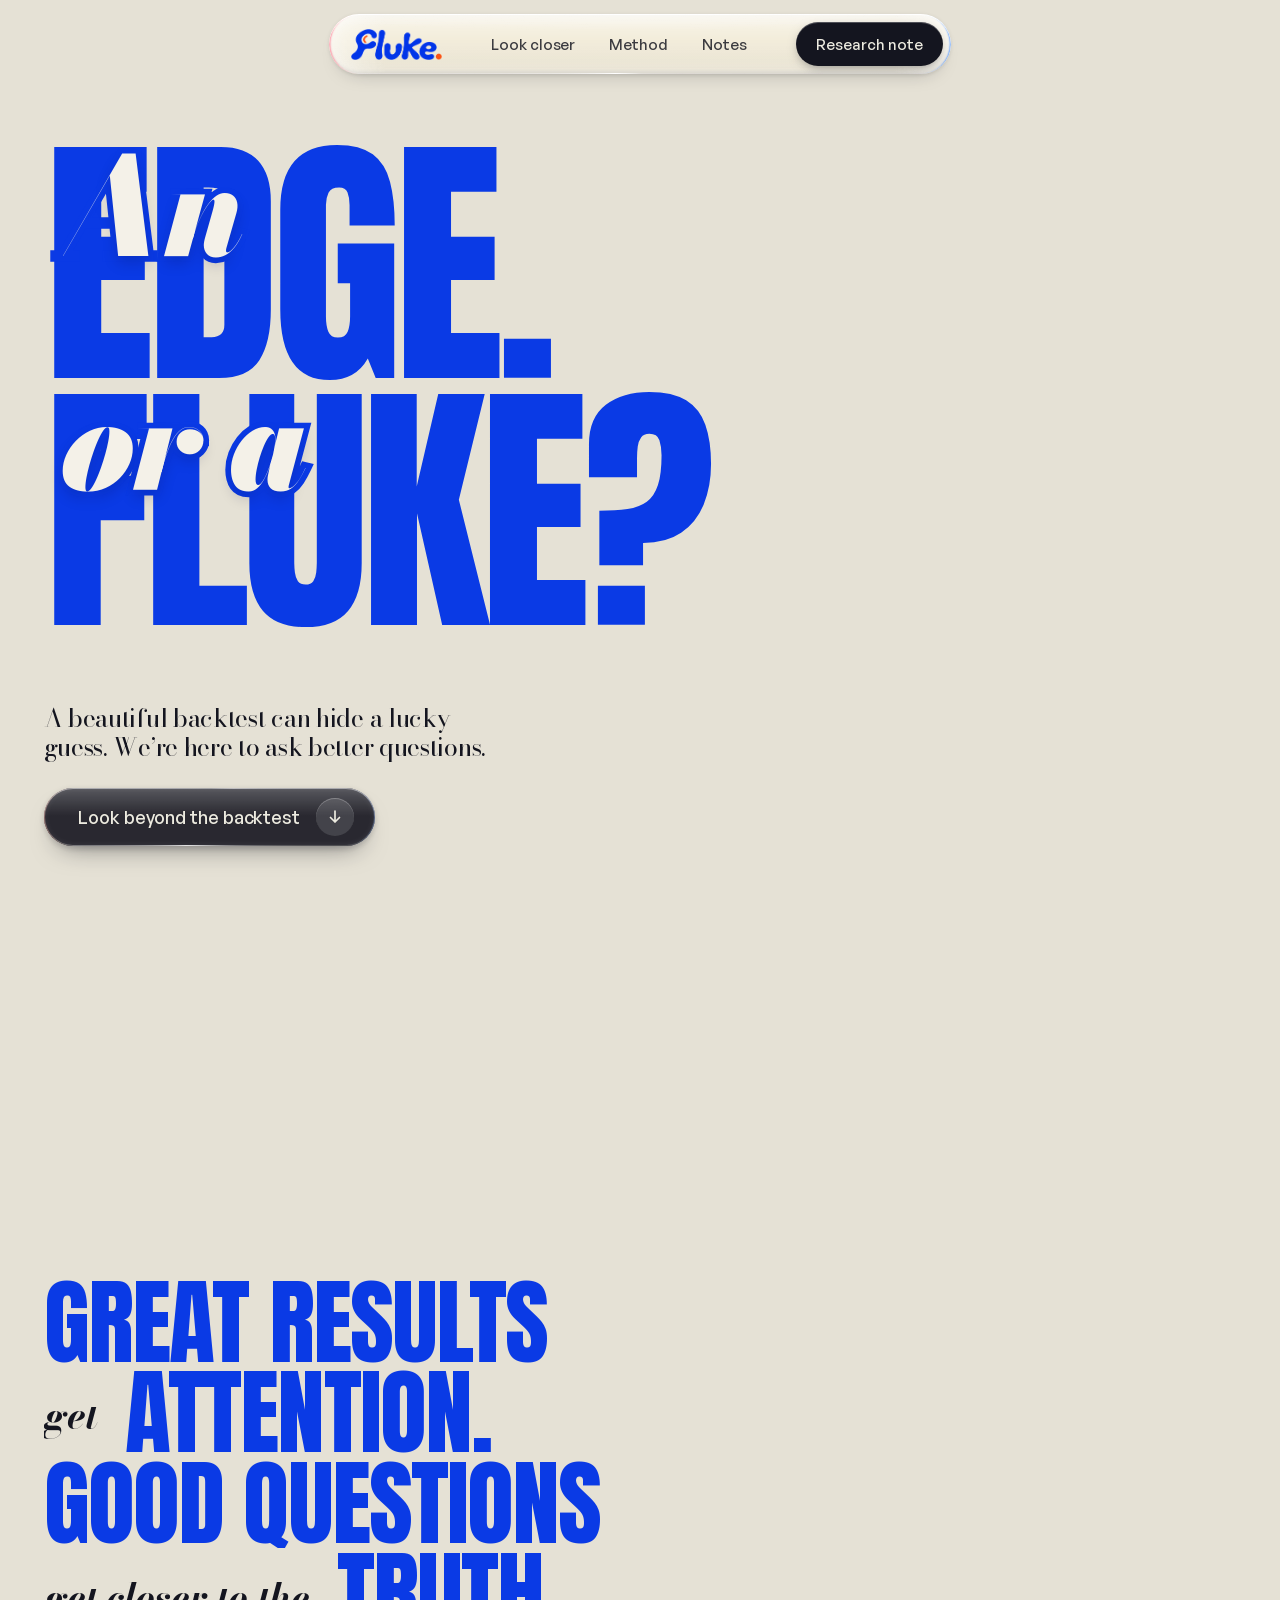
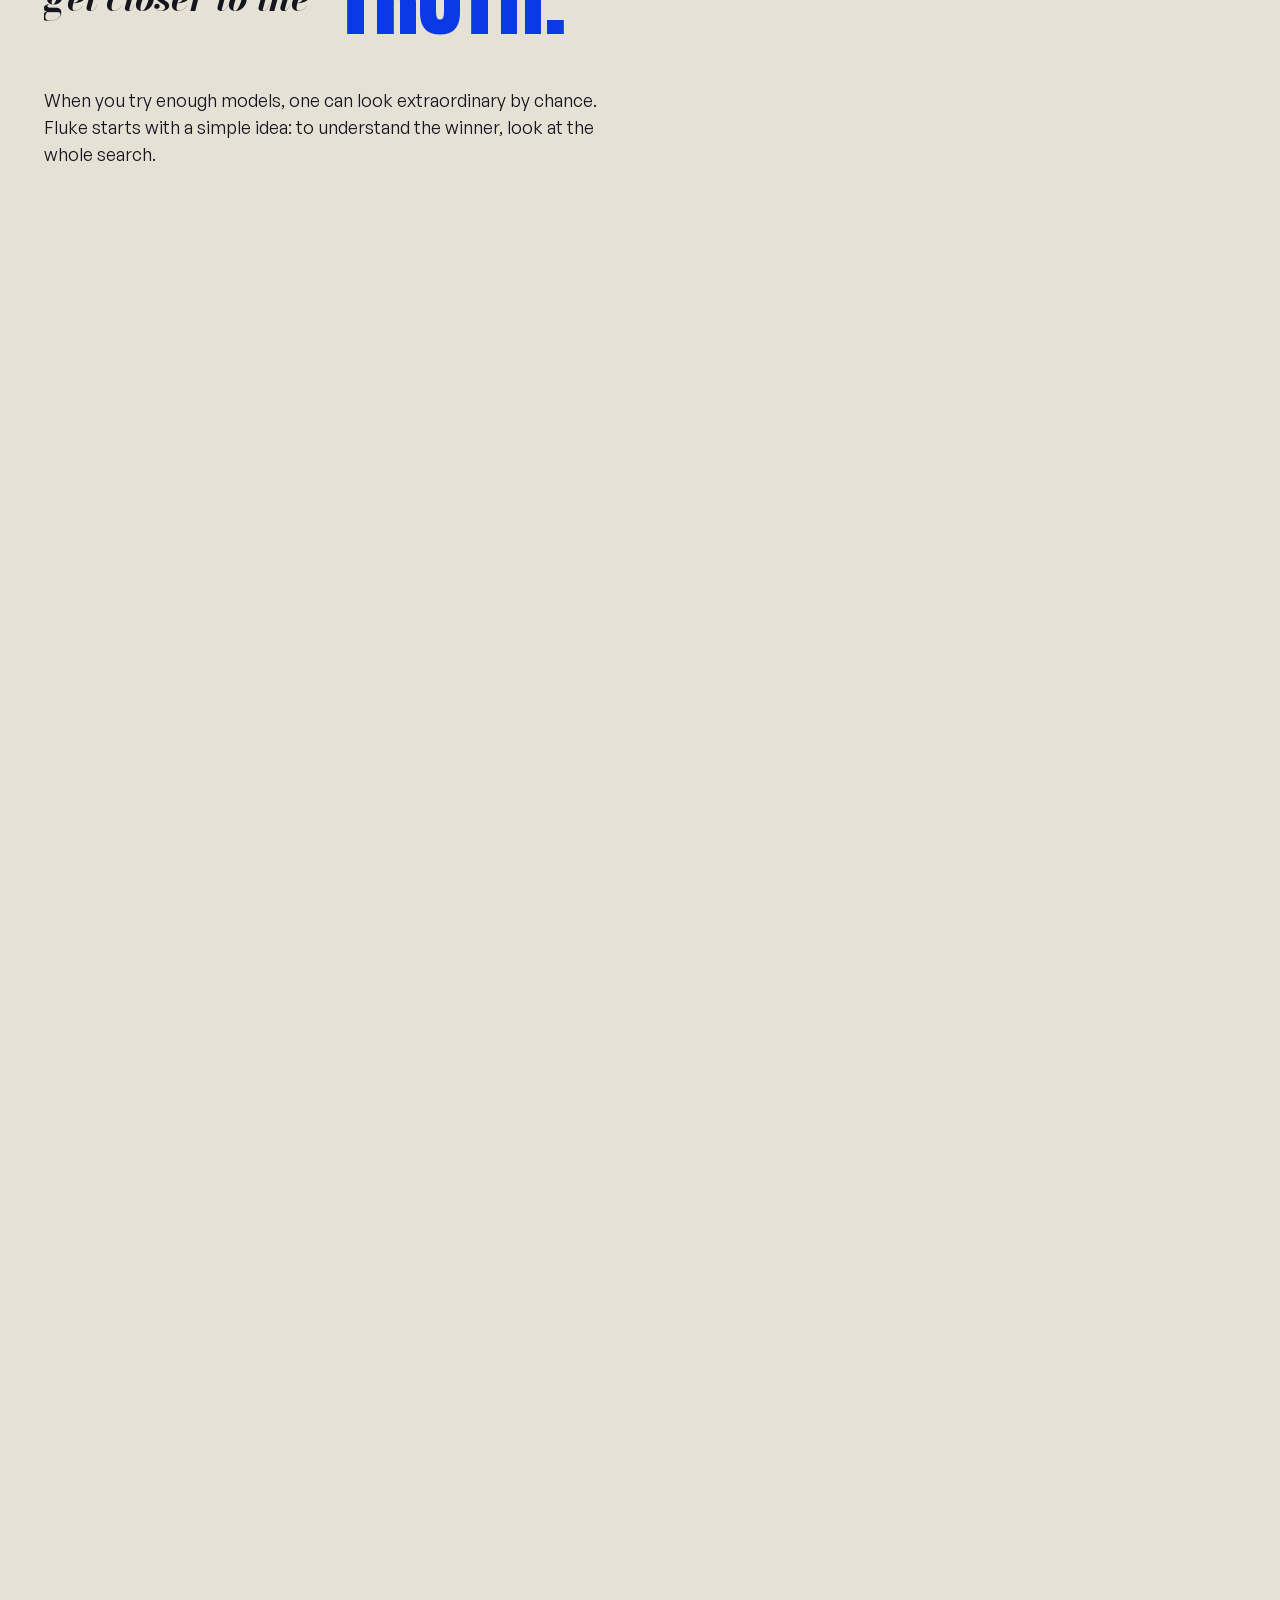
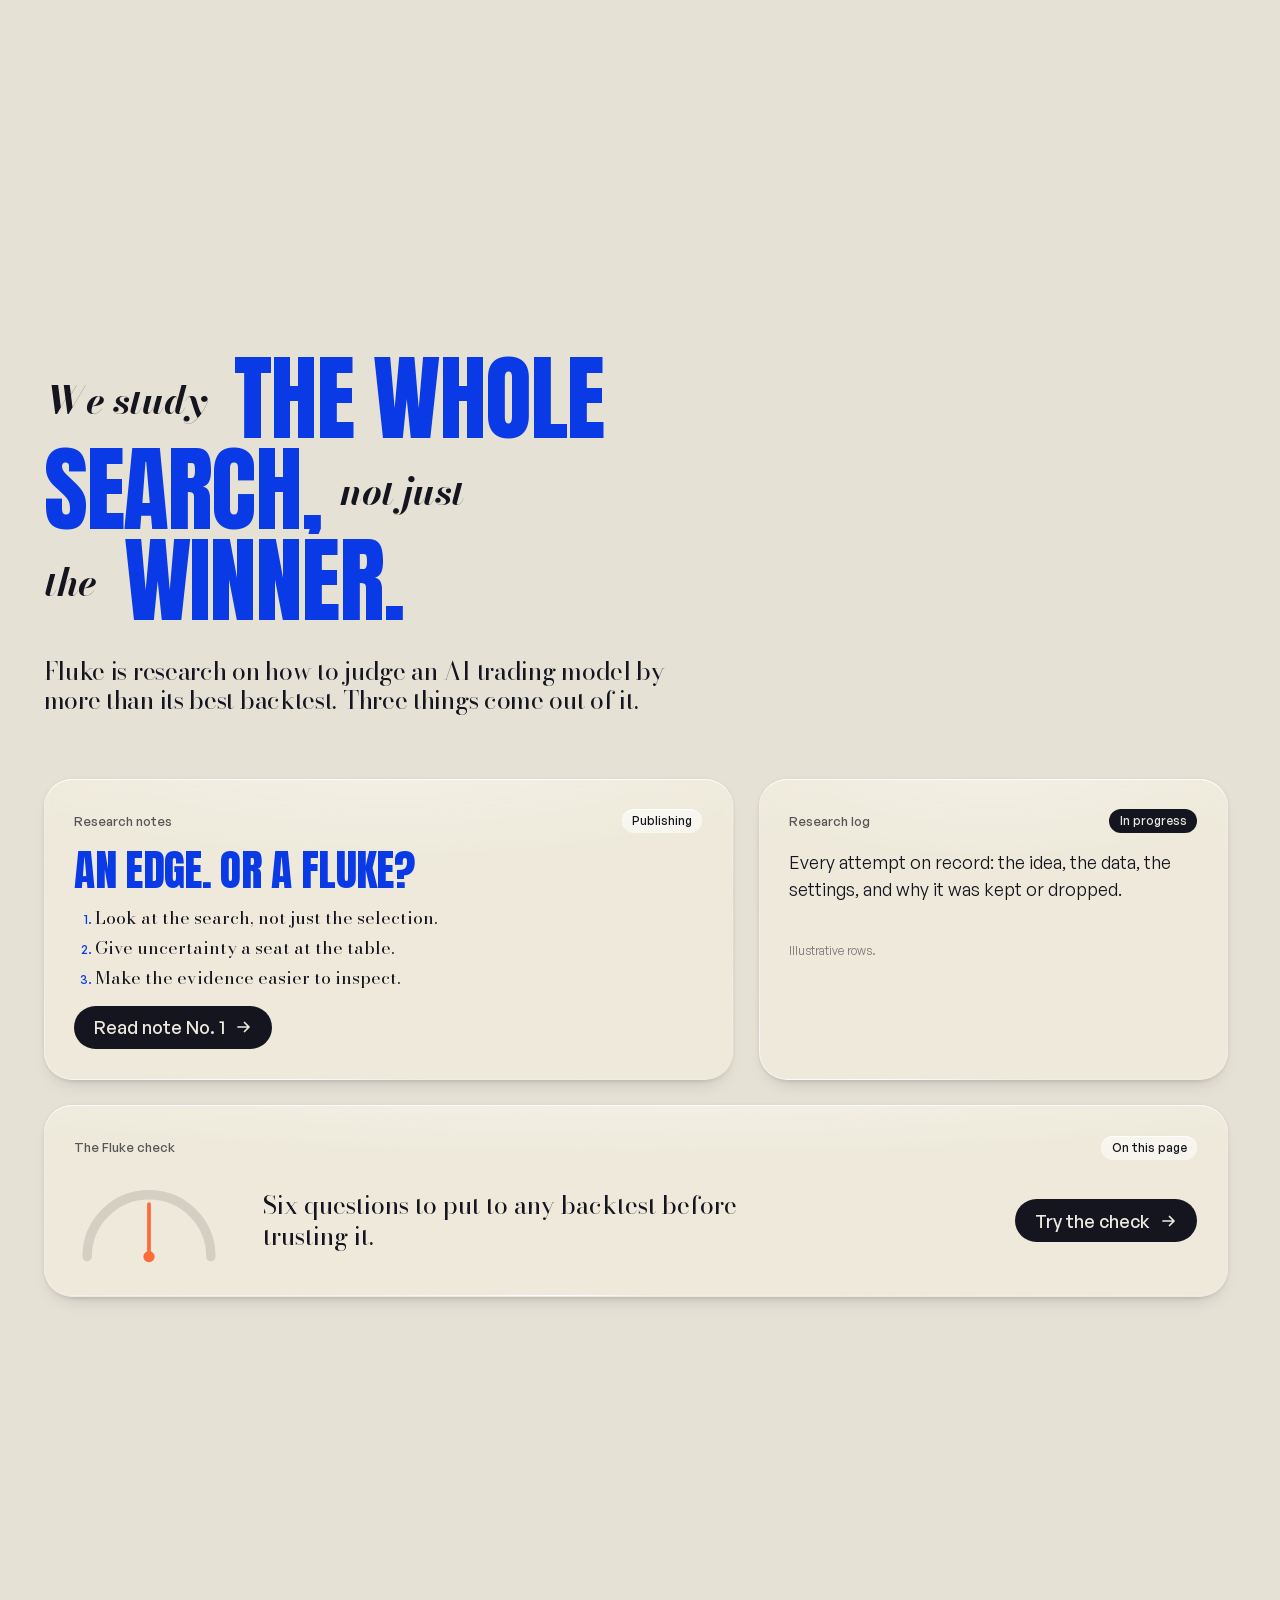
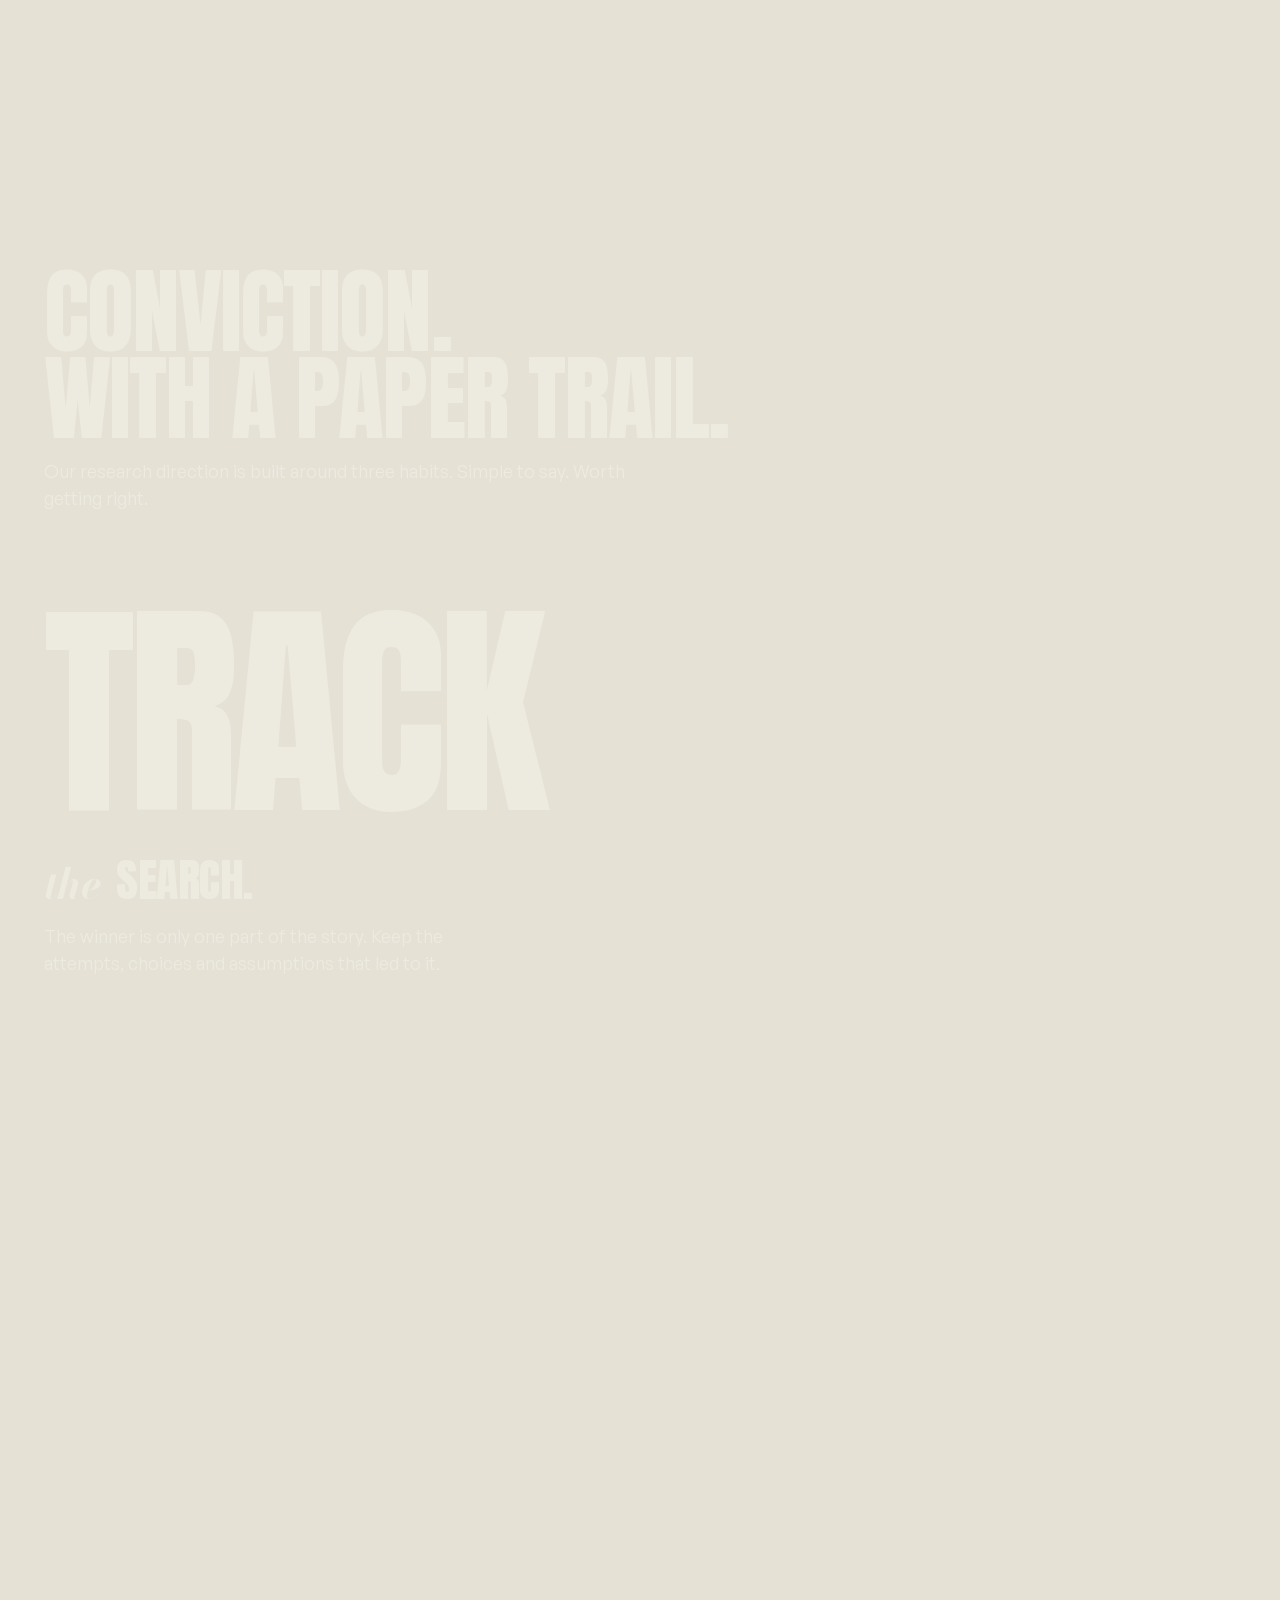
==== index.html @ 6b219655 "Add files via upload" ====
<!doctype html>
<html lang="en">
<head>
<meta charset="utf-8">
<meta name="viewport" content="width=device-width, initial-scale=1, viewport-fit=cover">
<title>Fluke — An edge. Or a fluke?</title>
<meta name="description" content="Fluke is a research project exploring how to assess AI trading models beyond the backtest that looks best. Look beyond the backtest.">
<meta name="theme-color" content="#0A3AE5">
<meta name="color-scheme" content="light">
<meta property="og:type" content="website">
<meta property="og:title" content="Fluke — An edge. Or a fluke?">
<meta property="og:description" content="A beautiful backtest can hide a lucky guess. We’re here to ask better questions.">
<meta property="og:url" content="https://usefluke.it/">
<meta property="og:site_name" content="Fluke">
<meta property="og:image" content="https://usefluke.it/assets/og.jpg">
<meta property="og:image:width" content="1200">
<meta property="og:image:height" content="630">
<meta property="og:image:alt" content="A cream 1984-style computer showing a rising chart, a brass loupe revealing many other curves behind it, and the words An edge. Or a fluke? in heavy blue type.">
<meta name="twitter:card" content="summary_large_image">
<meta name="twitter:image" content="https://usefluke.it/assets/og.jpg">
<link rel="canonical" href="https://usefluke.it/">
<link rel="icon" href="assets/favicon.svg" type="image/svg+xml">
<link rel="icon" href="assets/favicon-32.png" sizes="32x32" type="image/png">
<link rel="apple-touch-icon" href="assets/apple-touch-icon.png">
<link rel="manifest" href="manifest.webmanifest">
<link rel="preload" href="fonts/anton.woff2" as="font" type="font/woff2" crossorigin>
<link rel="preload" href="fonts/general-sans-500.woff2" as="font" type="font/woff2" crossorigin>
<link rel="preload" href="fonts/bodoni-moda-roman.woff2" as="font" type="font/woff2" crossorigin>
<link rel="preload" href="fonts/bodoni-moda-italic.woff2" as="font" type="font/woff2" crossorigin>
<link rel="stylesheet" href="css/style.css">
<script type="importmap">
{ "imports": { "three": "./vendor/three.module.min.js", "three/addons/": "./vendor/addons/" } }
</script>
</head>
<body class="is-loading">

<a class="skip" href="#main">Skip to content</a>

<!-- Loader. Fixed container is invisible; only its children paint (Safari tints its bars from fixed layers). -->
<div class="loader" id="loader" aria-hidden="true">
  <div class="loader-half loader-half--top"></div>
  <div class="loader-half loader-half--bottom"></div>
  <div class="loader-content" id="loader-content">
    <div class="loader-mark">
      <span class="loader-letters"><i></i></span>
      <i class="loader-dot" id="loader-dot"></i>
    </div>
    <p class="loader-count"><span id="loader-num">0</span></p>
  </div>
  <i class="loader-line" id="loader-line"></i>
</div>

<!-- Navigation: one liquid-glass capsule that stretches into its own panels -->
<header class="nav" id="nav">
  <div class="lg lg-nav" id="lg-nav">
    <div class="nav-bar">
      <a class="nav-logo" href="#top" aria-label="Fluke, back to top">
        <img class="logo-light" src="assets/logo-nav.png" alt="" width="91" height="31">
        <img class="logo-dark" src="assets/logo-nav-cream.png" alt="" width="91" height="31">
      </a>
      <nav class="nav-links" aria-label="Main">
        <span class="nav-goo" aria-hidden="true"><i class="goo-a"></i><i class="goo-b"></i></span>
        <ul>
          <li><button class="nav-link" type="button" aria-expanded="false" aria-controls="panel-closer" data-panel="closer" data-spy="idea winner what services">Look closer</button></li>
          <li><button class="nav-link" type="button" aria-expanded="false" aria-controls="panel-method" data-panel="method" data-spy="method check">Method</button></li>
          <li><button class="nav-link" type="button" aria-expanded="false" aria-controls="panel-notes" data-panel="notes" data-spy="notes faq end">Notes</button></li>
        </ul>
      </nav>
      <a class="nav-cta" href="#note" data-open-note><span>Research note</span></a>
      <button class="nav-burger" type="button" aria-label="Open menu" aria-expanded="false" aria-controls="nav-sheet"><span></span><span></span></button>
    </div>
    <div class="nav-body" id="nav-body">
      <section class="panel" id="panel-closer" aria-label="Look closer" hidden>
        <ul class="panel-list">
          <li><a href="#idea"><b>The idea</b><span>Great results get attention. Good questions get closer to the truth.</span></a></li>
          <li><a href="#winner"><b>One winner, a bigger story</b><span>See the whole search behind a single result.</span></a></li>
        </ul>
      </section>
      <section class="panel" id="panel-method" aria-label="Method" hidden>
        <ul class="panel-list">
          <li><a href="#track"><b>Track the search</b><span>Keep the attempts, choices and assumptions.</span></a></li>
          <li><a href="#test"><b>Test beyond the fit</b><span>Unseen data, realistic costs, respect for time.</span></a></li>
          <li><a href="#question"><b>Question the result</b><span>Uncertainty and the number of trials.</span></a></li>
        </ul>
      </section>
      <section class="panel" id="panel-notes" aria-label="Notes" hidden>
        <ul class="panel-list">
          <li><a href="#note" data-open-note><b>The question behind the project</b><span>An edge. Or a fluke? Read the research note.</span></a></li>
          <li><a href="#notes"><b>Field notes</b><span>What if the best model was just lucky?</span></a></li>
        </ul>
      </section>
      <div class="nav-sheet" id="nav-sheet" hidden>
        <ul>
          <li><a href="#idea">The idea</a></li>
          <li><a href="#winner">One winner</a></li>
          <li><a href="#method">Method</a></li>
          <li><a href="#notes">Notes</a></li>
          <li><a href="#note" data-open-note>Research note</a></li>
        </ul>
      </div>
    </div>
  </div>
  <div class="nav-scrim" id="nav-scrim" hidden></div>
</header>

<!-- refraction maps for the liquid glass (filled in by js/liquid.js, Chromium only) -->
<svg class="lg-defs" width="0" height="0" aria-hidden="true" focusable="false"><defs id="lg-defs">
  <!-- two blobs that melt into one: the liquid droplet of the menu -->
  <filter id="lg-goo" x="-20%" y="-60%" width="140%" height="220%"><feGaussianBlur in="SourceGraphic" stdDeviation="6" result="b"/><feColorMatrix in="b" type="matrix" values="1 0 0 0 0  0 1 0 0 0  0 0 1 0 0  0 0 0 24 -11"/></filter>
</defs></svg>

<!-- Light on the paper: venetian blinds and the pool of the desk lamp (behind the 3D, over the paper) -->
<div class="atmos" aria-hidden="true"><div class="blinds" id="blinds"></div><div class="lamp-glow" id="lamp-glow"></div></div>

<!-- One fixed stage for every 3D moment -->
<div class="wipe" id="wipe" aria-hidden="true"><i></i></div>
<div class="stage" id="stage-wrap">
  <canvas id="stage" aria-hidden="true"></canvas>
</div>

<main id="main">

  <!-- 0 · HERO -->
  <section class="hero" id="top">
    <h1 class="sr-only">An edge. Or a fluke?</h1>

    <div class="type type--behind" aria-hidden="true">
      <p class="giant giant--1"><span class="mask"><span class="word">EDGE.</span></span></p>
      <p class="giant giant--2"><span class="mask"><span class="word">FLUKE?</span></span></p>
    </div>
    <div class="type type--front" aria-hidden="true">
      <span class="acc acc--1">An</span>
      <span class="acc acc--2">or a</span>
    </div>

    <div class="hero-copy">
      <p class="lede lede--hero" data-split>A beautiful backtest can hide a lucky guess. We’re here to ask better questions.</p>
      <span class="btn-wrap"><a class="btn btn--liquid" href="#winner" data-magnetic>
        <span class="btn-blob" aria-hidden="true"></span>
        <span class="btn-label"><span class="btn-roll" data-text="Look beyond the backtest">Look beyond the backtest</span></span>
        <span class="btn-icon" aria-hidden="true"><svg viewBox="0 0 16 16" width="16" height="16"><path d="M8 2v11M3.5 8.5 8 13l4.5-4.5" fill="none" stroke="currentColor" stroke-width="1.7" stroke-linecap="round" stroke-linejoin="round"/></svg><svg viewBox="0 0 16 16" width="16" height="16"><path d="M8 2v11M3.5 8.5 8 13l4.5-4.5" fill="none" stroke="currentColor" stroke-width="1.7" stroke-linecap="round" stroke-linejoin="round"/></svg></span>
      </a></span>
    </div>
  </section>

  <!-- 1 · THE IDEA -->
  <section class="idea" id="idea">
    <div class="idea-inner">
      <h2 class="title" aria-label="Great results get attention. Good questions get closer to the truth.">
        <span class="tline" aria-hidden="true"><span class="tw">Great results</span></span>
        <span class="tline" aria-hidden="true"><span class="accent">get</span> <span class="tw">attention.</span></span>
        <span class="tline" aria-hidden="true"><span class="tw">Good questions</span></span>
        <span class="tline" aria-hidden="true"><span class="accent">get closer to the</span> <span class="tw">truth.</span></span>
      </h2>
      <p class="body">When you try enough models, one can look extraordinary by chance. Fluke starts with a simple idea: to understand the winner, look at the whole search.</p>
    </div>
  </section>

  <!-- 2 · ONE WINNER: we go inside the computer -->
  <section class="winner" id="winner">
    <div class="winner-pin">
      <canvas class="inside" id="inside" aria-hidden="true"></canvas>
      <div class="crt" aria-hidden="true"></div>
      <div class="sr-only">
        <h2>One winner. A bigger story.</h2>
        <p>It’s easy to fall in love with a line. Let’s see what sits behind it.</p>
        <p>Twenty-four versions of a model were tried and only the best one was shown. Seen together, the winner is simply the luckiest of the lot. Illustrative demo: the curves are synthetic, not market data.</p>
      </div>
      <div class="inside-ui" id="inside-ui" role="group" aria-label="What the screen shows">
        <button type="button" class="pix-hit" data-view="0" aria-pressed="false">The winning result</button>
        <button type="button" class="pix-hit" data-view="1" aria-pressed="true">The whole search</button>
      </div>
    </div>
  </section>


  <!-- 3 · WHAT FLUKE DOES: the whole search behind, three pieces of glass in front -->
  <section class="what" id="what">
    <canvas class="what-curves" id="what-curves" aria-hidden="true"></canvas>
    <div class="what-lens lg" id="what-lens" aria-hidden="true"></div>
    <div class="what-head">
      <h2 class="title" aria-label="We study the whole search, not just the winner.">
        <span class="tline" aria-hidden="true"><span class="accent">We study</span> <span class="tw">the whole</span></span>
        <span class="tline" aria-hidden="true"><span class="tw">search,</span> <span class="accent">not just</span></span>
        <span class="tline" aria-hidden="true"><span class="accent">the</span> <span class="tw">winner.</span></span>
      </h2>
      <p class="lede">Fluke is research on how to judge an AI trading model by more than its best backtest. Three things come out of it.</p>
    </div>
    <div class="glassboard">
      <article class="pane lg pane--notes">
        <header><span class="pane-kicker">Research notes</span><span class="pane-tag">Publishing</span></header>
        <h3>An edge. Or a fluke?</h3>
        <ol class="pane-toc">
          <li>Look at the search, not just the selection.</li>
          <li>Give uncertainty a seat at the table.</li>
          <li>Make the evidence easier to inspect.</li>
        </ol>
        <a class="pane-link" href="#note" data-open-note>Read note No. 1 <svg viewBox="0 0 16 16" width="16" height="16"><path d="M2 8h11M8.5 3.5 13 8l-4.5 4.5" fill="none" stroke="currentColor" stroke-width="1.7" stroke-linecap="round" stroke-linejoin="round"/></svg></a>
      </article>
      <article class="pane lg pane--check">
        <header><span class="pane-kicker">The Fluke check</span><span class="pane-tag">On this page</span></header>
        <svg class="mini-gauge" viewBox="0 0 160 96" aria-hidden="true"><path class="mg-track" d="M14 86 A66 66 0 0 1 146 86"/><path class="mg-fill" d="M14 86 A66 66 0 0 1 146 86"/><g class="mg-needle"><path d="M80 86 L80 30"/><circle cx="80" cy="86" r="6"/></g></svg>
        <p>Six questions to put to any backtest before trusting it.</p>
        <a class="pane-link" href="#check">Try the check <svg viewBox="0 0 16 16" width="16" height="16"><path d="M2 8h11M8.5 3.5 13 8l-4.5 4.5" fill="none" stroke="currentColor" stroke-width="1.7" stroke-linecap="round" stroke-linejoin="round"/></svg></a>
      </article>
      <article class="pane lg pane--log">
        <header><span class="pane-kicker">Research log</span><span class="pane-tag pane-tag--dark">In progress</span></header>
        <p>Every attempt on record: the idea, the data, the settings, and why it was kept or dropped.</p>
        <ul class="log" id="log-rows" aria-label="An example of the log, illustrative"></ul>
        <small>Illustrative rows.</small>
      </article>
    </div>
  </section>


  <!-- 4 · THE SERVICES: the computer stays, the three apps are the choices -->
  <section class="services" id="services" aria-labelledby="svc-title">
    <div class="services-pin" id="svc-pin">
      <div class="svc-text" id="svc-text">
        <h2 class="title" id="svc-title"><span class="accent">Three</span> tools<br><span class="accent">for one</span> question.</h2>
        <ul class="svc-list" id="svc-list">
          <li class="svc-item" data-svc="check"><button class="svc-tab" type="button" aria-expanded="false" aria-controls="svc-p-check"><span class="svc-no">No.&nbsp;1<svg class="svc-ok" viewBox="0 0 16 16" aria-hidden="true"><path d="M3 8.5l3.2 3.2L13 4.8"/></svg></span><span class="svc-name">Fluke Check</span><span class="svc-state">Free</span><i aria-hidden="true"></i></button></li>
          <li class="svc-item" data-svc="verified"><button class="svc-tab" type="button" aria-expanded="false" aria-controls="svc-p-verified"><span class="svc-no">No.&nbsp;2<svg class="svc-ok" viewBox="0 0 16 16" aria-hidden="true"><path d="M3 8.5l3.2 3.2L13 4.8"/></svg></span><span class="svc-name">Fluke Verified</span><span class="svc-state">Paid</span><i aria-hidden="true"></i></button></li>
          <li class="svc-item" data-svc="bot"><button class="svc-tab" type="button" aria-expanded="false" aria-controls="svc-p-bot"><span class="svc-no">No.&nbsp;3<svg class="svc-ok" viewBox="0 0 16 16" aria-hidden="true"><path d="M3 8.5l3.2 3.2L13 4.8"/></svg></span><span class="svc-name">Fluke Quant Bot</span><span class="svc-state">Coming soon</span><i aria-hidden="true"></i></button></li>
        </ul>
        <div class="svc-detail" id="svc-detail">
          <div class="svc-p is-on" data-p="none"><p class="svc-lead">Each one answers the same question: is this result an edge, or a fluke?</p>
            <div class="svc-win" role="note"><canvas id="svc-win" aria-hidden="true"></canvas><span class="sr">Click the three icons on the computer to open each tool. Then press Continue.</span></div></div>
          <div class="svc-p" id="svc-p-check" data-p="check" role="region" aria-label="Fluke Check">
            <h3>Is your result real?</h3>
            <p>Paste your strategy’s returns and say how many versions you tried. Fluke Check gives back the Deflated Sharpe Ratio and one plain sentence:</p>
            <p class="svc-quote">“There is a 34% chance this result is real.”</p>
            <p class="svc-note">The more versions you try, the likelier the best one is luck. Registration opens soon: <a href="https://tally.so/r/bZVXyo?tool=check" target="_blank" rel="noopener">tell me when it does</a>.</p>
          </div>
          <div class="svc-p" id="svc-p-verified" data-p="verified" role="region" aria-label="Fluke Verified">
            <h3>A record nobody can edit.</h3>
            <p>Every signal is stamped on-chain, hash and time, <em>before</em> the trade. After enough months the strategy earns a public badge, with its Deflated Sharpe Ratio on live data.</p>
            <p class="svc-note">Sellers of bots and signals prove they are honest. Buyers check before they pay. Registration opens soon: <a href="https://tally.so/r/bZVXyo?tool=verified" target="_blank" rel="noopener">tell me when it does</a>.</p>
          </div>
          <div class="svc-p" id="svc-p-bot" data-p="bot" role="region" aria-label="Fluke Quant Bot">
            <h3>A bot you run yourself.</h3>
            <p>Quantitative finance, not quantum computing. It runs on your own exchange account with a trade-only key, withdrawals off: Fluke never touches your money. You set the parameters and the risk.</p>
            <p class="svc-note">On sale only once its own live record is verified by Fluke Verified. Not on sale yet: <a href="https://tally.so/r/bZVXyo?tool=bot" target="_blank" rel="noopener">join the waitlist</a>.</p>
          </div>
        </div>
        <div class="svc-foot">
          <p class="svc-count" id="svc-count" aria-live="polite"><b>0</b> of 3 opened <span id="svc-next">· click the icons on the computer</span></p>
          <span class="btn-wrap svc-go" id="svc-go"><a class="btn btn--liquid btn--blue" href="#method" data-magnetic tabindex="-1">
            <span class="btn-blob" aria-hidden="true"></span>
            <span class="btn-label"><span class="btn-roll" data-text="Continue">Continue</span></span>
            <span class="btn-icon" aria-hidden="true"><svg viewBox="0 0 16 16" width="16" height="16" aria-hidden="true"><path d="M8 2v11M3.5 8.5 8 13l4.5-4.5" fill="none" stroke="currentColor" stroke-width="1.7" stroke-linecap="round" stroke-linejoin="round"/></svg><svg viewBox="0 0 16 16" width="16" height="16" aria-hidden="true"><path d="M8 2v11M3.5 8.5 8 13l4.5-4.5" fill="none" stroke="currentColor" stroke-width="1.7" stroke-linecap="round" stroke-linejoin="round"/></svg></span>
          </a></span>
        </div>
      </div>

      <!-- the apps are drawn on the glass of the 3D computer: this layer only takes the clicks -->
      <div class="os" id="os" aria-hidden="true"></div>
    </div>
  </section>

  <!-- 3 · THE WAY WE THINK -->
  <section class="method" id="method">
    <div class="method-stick">
      <div class="method-head">
        <h2 class="title title--light">Conviction.<br>With a paper trail.</h2>
        <p class="body body--light">Our research direction is built around three habits. Simple to say. Worth getting right.</p>
      </div>
      <div class="rail" id="rail">
        <article class="habit" id="track" data-habit="track">
          <p class="giant giant--light" aria-hidden="true">TRACK</p>
          <h3 class="habit-title"><span class="accent">the</span> search.</h3>
          <p class="body body--light">The winner is only one part of the story. Keep the attempts, choices and assumptions that led to it.</p>
        </article>
        <article class="habit" id="test" data-habit="test">
          <p class="giant giant--light" aria-hidden="true">TEST</p>
          <h3 class="habit-title"><span class="accent">beyond</span> the fit.</h3>
          <p class="body body--light">Ask how a model behaves on unseen data, with realistic costs and a process that respects time.</p>
        </article>
        <article class="habit" id="question" data-habit="question">
          <p class="giant giant--light" aria-hidden="true">QUESTION</p>
          <h3 class="habit-title"><span class="accent">the</span> result.</h3>
          <p class="body body--light">Look at uncertainty and the number of trials. A strong backtest earns attention, not automatic trust.</p>
        </article>
      </div>
    </div>
  </section>

  <!-- 5 · THE FLUKE CHECK -->
  <section class="check" id="check">
    <div class="check-head">
      <h2 class="title title--light" aria-label="Before you trust a backtest.">
        <span class="tline" aria-hidden="true"><span class="accent">Before you</span> <span class="tw">trust</span></span>
        <span class="tline" aria-hidden="true"><span class="accent">a</span> <span class="tw">backtest.</span></span>
      </h2>
      <p class="lede">Six questions. Switch on the ones the result can answer.</p>
      <p class="body body--light check-why">Every question a result can answer moves the needle away from luck. A result that answers none of them is most likely a fluke.</p>
    </div>
    <div class="check-body">
      <ul class="check-list" id="check-list">
        <li><button class="switch lg" type="button" role="switch" aria-checked="false"><i aria-hidden="true"></i></button><span>Do you know how many versions were tried before this one?</span></li>
        <li><button class="switch lg" type="button" role="switch" aria-checked="false"><i aria-hidden="true"></i></button><span>Was some data kept aside and used only once, at the very end?</span></li>
        <li><button class="switch lg" type="button" role="switch" aria-checked="false"><i aria-hidden="true"></i></button><span>Does the test only move forward in time, never peeking ahead?</span></li>
        <li><button class="switch lg" type="button" role="switch" aria-checked="false"><i aria-hidden="true"></i></button><span>Are trading costs and slippage included?</span></li>
        <li><button class="switch lg" type="button" role="switch" aria-checked="false"><i aria-hidden="true"></i></button><span>Is the result adjusted for the number of trials, for example with a Deflated Sharpe Ratio?</span></li>
        <li><button class="switch lg" type="button" role="switch" aria-checked="false"><i aria-hidden="true"></i></button><span>Could someone reproduce it from the record of attempts?</span></li>
      </ul>
      <div class="gauge" aria-live="polite">
        <svg class="gauge-dial" viewBox="0 0 320 190" aria-hidden="true">
          <path class="gauge-track" d="M30 170 A130 130 0 0 1 290 170"/>
          <path class="gauge-fill" id="gauge-fill" d="M30 170 A130 130 0 0 1 290 170"/>
          <g class="gauge-ticks"></g>
          <g id="gauge-needle"><path d="M160 170 L160 58" /><circle cx="160" cy="170" r="10"/></g>
        </svg>
        <div class="gauge-labels" aria-hidden="true"><span>Fluke</span><span>Edge</span></div>
        <p class="gauge-verdict" id="gauge-verdict">Probably a fluke. Ask more questions.</p>
        <p class="small">A conversation starter, not a verdict. Nothing here is investment advice.</p>
      </div>
    </div>
  </section>

  <!-- 6 · FIELD NOTES, typed -->
  <section class="notes" id="notes">
    <div class="notes-copy">
      <h2 class="giant giant--notes" aria-label="What if the best model was just lucky?">
        <span class="accent" aria-hidden="true">What if the</span> <span class="gw" aria-hidden="true">BEST</span> <span class="accent" aria-hidden="true">model was just</span> <span class="gw" aria-hidden="true">LUCKY?</span>
      </h2>
      <div class="notes-body">
        <p class="body">It started with a question. Not “which AI has the best backtest?” but “what would make that result worth trusting?”</p>
        <span class="btn-wrap"><a class="btn btn--liquid" href="#note" data-open-note data-magnetic>
        <span class="btn-blob" aria-hidden="true"></span>
        <span class="btn-label"><span class="btn-roll" data-text="Read the thinking behind Fluke">Read the thinking behind Fluke</span></span>
        <span class="btn-icon" aria-hidden="true"><svg viewBox="0 0 16 16" width="16" height="16"><path d="M2 8h11M8.5 3.5 13 8l-4.5 4.5" fill="none" stroke="currentColor" stroke-width="1.7" stroke-linecap="round" stroke-linejoin="round"/></svg><svg viewBox="0 0 16 16" width="16" height="16"><path d="M2 8h11M8.5 3.5 13 8l-4.5 4.5" fill="none" stroke="currentColor" stroke-width="1.7" stroke-linecap="round" stroke-linejoin="round"/></svg></span>
      </a></span>
      </div>
    </div>
  </section>

  <!-- 7 · QUESTIONS -->
  <section class="faq" id="faq">
    <h2 class="title" aria-label="Questions, answered."><span class="tline" aria-hidden="true"><span class="tw">Questions,</span></span><span class="tline" aria-hidden="true"><span class="accent">answered.</span></span></h2>
    <div class="faq-list">
      <details class="qa"><summary><span>Is Fluke investment advice?</span><i aria-hidden="true"></i></summary><div class="qa-a"><p>No. Fluke is research about how trading models are evaluated. Nothing on this site is a recommendation to buy or sell anything.</p></div></details>
      <details class="qa"><summary><span>Are the charts on this site real results?</span><i aria-hidden="true"></i></summary><div class="qa-a"><p>No. Every chart here is illustrative and drawn from synthetic data, to show how picking the best of many trials can flatter a result.</p></div></details>
      <details class="qa"><summary><span>What are the Deflated Sharpe Ratio and the Probability of Backtest Overfitting?</span><i aria-hidden="true"></i></summary><div class="qa-a"><p>Two published methods for judging a result in light of the search that produced it. The Deflated Sharpe Ratio adjusts a performance measure for the number of trials and the shape of returns. The Probability of Backtest Overfitting estimates how often the best choice on past data falls behind on new data.</p></div></details>
      <details class="qa"><summary><span>Who is behind Fluke?</span><i aria-hidden="true"></i></summary><div class="qa-a"><p>Fluke is an independent, early-stage research project led by its founder. The notes come first; the tools follow the research.</p></div></details>
      <details class="qa"><summary><span>How can I follow the work?</span><i aria-hidden="true"></i></summary><div class="qa-a"><p>Start with the research note on this page. New notes will be published here as the research moves forward.</p></div></details>
    </div>
  </section>

  <!-- 8 · END: the light goes out, the dot travels into the logo. Then the footer. -->
  <section class="end" id="end">
    <div class="end-scroll" id="end-scroll">
      <div class="end-pin">
        <div class="end-top">
          <p class="giant giant--end" aria-label="Less luck. More look.">
            <span class="accent" aria-hidden="true">Less</span> <span aria-hidden="true">LUCK.</span> <span class="accent" aria-hidden="true">More</span> <span aria-hidden="true">LOOK.</span>
          </p>
          <span class="btn-wrap"><a class="btn btn--liquid" href="#note" data-open-note data-magnetic>
            <span class="btn-blob" aria-hidden="true"></span>
            <span class="btn-label"><span class="btn-roll" data-text="Read the research note">Read the research note</span></span>
            <span class="btn-icon" aria-hidden="true"><svg viewBox="0 0 16 16" width="16" height="16"><path d="M2 8h11M8.5 3.5 13 8l-4.5 4.5" fill="none" stroke="currentColor" stroke-width="1.7" stroke-linecap="round" stroke-linejoin="round"/></svg><svg viewBox="0 0 16 16" width="16" height="16"><path d="M2 8h11M8.5 3.5 13 8l-4.5 4.5" fill="none" stroke="currentColor" stroke-width="1.7" stroke-linecap="round" stroke-linejoin="round"/></svg></span>
          </a></span>
        </div>
        <div class="end-mark" aria-hidden="true">
          <span class="end-logo" id="end-logo"></span>
          <i class="end-dot" id="end-dot"></i>
        </div>
      </div>
    </div>
    <footer class="foot">
      <div class="foot-brand">
        <img src="assets/logo-nav-cream.png" alt="Fluke" width="106" height="36">
        <p>AI trading research. Independent and early-stage.</p>
      </div>
      <nav class="foot-cols" aria-label="Footer">
        <div><h3>Explore</h3><ul><li><a href="#idea">The idea</a></li><li><a href="#winner">One winner</a></li><li><a href="#what">What we do</a></li><li><a href="#method">Method</a></li><li><a href="#check">The Fluke check</a></li></ul></div>
        <div><h3>Research</h3><ul><li><a href="#note" data-open-note>Research note</a></li><li><a href="#notes">Field notes</a></li><li><a href="#faq">Questions</a></li></ul></div>
        <div><h3>Small print</h3><ul><li>Not investment advice.</li><li>All charts are illustrative.</li><li>No cookies, no ad tracking.</li><li><a href="privacy.html">Privacy</a></li><li><a href="terms.html">Terms</a></li><li><a href="legal-notice.html">Legal notice</a></li></ul></div>
      </nav>
      <div class="foot-bar"><p>© 2026 Fluke · a project of Andrea Celeste Gervasoni · hello@usefluke.it</p><a href="#top" class="foot-top">Back to top</a></div>
    </footer>
  </section>
</main>

<!-- Research note -->
<div class="note-layer" id="note-layer" hidden>
  <div class="note-scrim" data-close-note></div>
  <article class="sheet" id="note" role="dialog" aria-modal="true" aria-labelledby="note-title" tabindex="-1">
    <header class="sheet-bar">
      <h2 class="sheet-title" id="note-title">Research note</h2>
      <button class="sheet-close" type="button" aria-label="Close the note" data-close-note><svg viewBox="0 0 16 16" width="16" height="16" aria-hidden="true"><path d="M3 3l10 10M13 3 3 13" stroke="currentColor" stroke-width="1.6" stroke-linecap="round"/></svg></button>
    </header>
    <div class="sheet-body" tabindex="0">
      <p class="small">The question behind the project</p>
      <h3 class="sheet-h">AN EDGE. OR A FLUKE?</h3>
      <p class="lede">A strong backtest is the beginning of a conversation. It shouldn’t be the end of one.</p>
      <p class="body">AI makes it easier to explore models, features and trading rules. But more experiments also mean more opportunities to find a result that looks good by chance. If we only see the winner, we lose the context needed to judge it.</p>
      <h4>Look at the search, not just the selection.</h4>
      <p class="body">What was tried before this model? How many alternatives were discarded? Which decisions changed after someone saw the results? These questions shape the idea behind Fluke.</p>
      <h4>Give uncertainty a seat at the table.</h4>
      <p class="body">The research explores ways to account for multiple trials and backtest overfitting, including the Deflated Sharpe Ratio and the Probability of Backtest Overfitting. These are tools for asking sharper questions, not certificates of future performance.</p>
      <h4>Make the evidence easier to inspect.</h4>
      <p class="body">The ambition is to bring the research process into view: the attempts, the validation approach, the costs and the assumptions. So confidence has a reason behind it.</p>
      <p class="sheet-sign accent">Look beyond the backtest.</p>
      <p class="small">Adapted from the founder’s project article. Fluke is an early-stage research concept; the visuals on this site are illustrative.</p>
    </div>
  </article>
</div>

<i class="fly-dot" id="fly-dot" aria-hidden="true"></i>

<noscript><p class="noscript">Fluke · An edge. Or a fluke? · Look beyond the backtest. The 3D scene needs JavaScript; the text on this page works without it.</p></noscript>

<!-- visit counter: Cloudflare Web Analytics is switched on in the Cloudflare Pages settings, which adds its own script (no cookies, see privacy.html). Nothing to add here. -->
<script src="vendor/gsap.min.js"></script>
<script src="vendor/lenis.min.js"></script>
<script type="module" src="js/main.js"></script>
</body>
</html>
---- css/style.css ----
/* ───────────────────────── FLUKE ─────────────────────────
   Three families, each with one job:
     Anton          giant words and every headline (one weight)
     General Sans   everything that is read: text, menu, buttons (400, 500, 600)
     Bodoni Moda    the connecting words in heavy italic, and the lead sentences in roman
   Six sizes in total: giant · title · habit · lede · body · small.
   ──────────────────────────────────────────────────────── */

@font-face { font-family: 'Anton'; src: url('../fonts/anton.woff2') format('woff2'); font-weight: 400; font-style: normal; font-display: block; }
@font-face { font-family: 'General Sans'; src: url('../fonts/general-sans-400.woff2') format('woff2'); font-weight: 400; font-style: normal; font-display: swap; }
@font-face { font-family: 'General Sans'; src: url('../fonts/general-sans-500.woff2') format('woff2'); font-weight: 500; font-style: normal; font-display: swap; }
@font-face { font-family: 'General Sans'; src: url('../fonts/general-sans-600.woff2') format('woff2'); font-weight: 600; font-style: normal; font-display: swap; }
@font-face { font-family: 'Bodoni Moda'; src: url('../fonts/bodoni-moda-italic.woff2') format('woff2'); font-weight: 400 900; font-style: italic; font-display: block; }
@font-face { font-family: 'Bodoni Moda'; src: url('../fonts/bodoni-moda-roman.woff2') format('woff2'); font-weight: 400 900; font-style: normal; font-display: block; }

:root {
  --paper: #E5E1D5;
  --plastic: #CDC5AD;
  --ink: #14151F;
  --cobalt: #0A3AE5;
  --signal: #FC6C3A;
  --screen: #EDEBE0;
  --hair: rgba(20, 21, 31, .14);
  --glass: rgba(229, 225, 213, .74);

  --f-display: 'Anton', Impact, 'Arial Narrow', sans-serif;
  --f-text: 'General Sans', 'Helvetica Neue', Arial, sans-serif;
  --f-accent: 'Bodoni Moda', Didot, 'Times New Roman', serif;

  /* the whole scale */
  --fs-giant: min(31vh, 21vw);
  --fs-title: clamp(3rem, 7.4vw, 7.6rem);
  --fs-habit: clamp(2.1rem, 3.6vw, 3.6rem);
  --fs-lede: clamp(1.3rem, .7vw + 1rem, 1.65rem);
  --fs-body: clamp(1rem, .3vw + .95rem, 1.125rem);
  --fs-small: .8125rem;

  --ease-out: cubic-bezier(.16, 1, .3, 1);
  --ease-io: cubic-bezier(.65, 0, .35, 1);
  --tick: steps(10, end);

  --nav-h: 74px;
  --gutter: clamp(24px, 3.4vw, 52px);
}

*, *::before, *::after { box-sizing: border-box; }
html { -webkit-text-size-adjust: 100%; text-size-adjust: 100%; }
html.lenis, html.lenis body { height: auto; }
.lenis.lenis-smooth { scroll-behavior: auto !important; }
.lenis.lenis-stopped { overflow: hidden; }

body {
  margin: 0; background: var(--paper); color: var(--ink);
  font: 400 var(--fs-body)/1.5 var(--f-text); font-variant-numeric: tabular-nums;
  -webkit-font-smoothing: antialiased; text-rendering: optimizeLegibility; overflow-x: clip;
}
body.is-loading { overflow: hidden; }
img { display: block; max-width: 100%; }
h1, h2, h3, h4, p, ul { margin: 0; }
ul { padding: 0; list-style: none; }
a { color: inherit; }
::selection { background: var(--cobalt); color: var(--screen); }
:focus-visible { outline: 2px solid var(--cobalt); outline-offset: 3px; border-radius: 4px; }

.sr-only { position: absolute !important; width: 1px; height: 1px; margin: -1px; padding: 0; overflow: hidden; clip: rect(0 0 0 0); white-space: nowrap; border: 0; }
.skip { position: fixed; left: 12px; top: -64px; z-index: 400; background: var(--ink); color: var(--screen); padding: 12px 18px; border-radius: 999px; font-weight: 600; text-decoration: none; transition: top .2s var(--ease-out); }
.skip:focus { top: 12px; }

/* ───────── roles ───────── */
.giant, .title, .habit-title { font-family: var(--f-display); font-weight: 400; text-transform: uppercase; color: var(--cobalt); margin: 0; }
.giant { font-size: var(--fs-giant); line-height: .88; letter-spacing: -.03em; }
.title { font-size: var(--fs-title); line-height: .92; letter-spacing: -.02em; }
.habit-title { font-size: var(--fs-habit); line-height: 1; letter-spacing: -.01em; color: var(--screen); }
.accent { font-family: var(--f-accent); font-style: italic; font-weight: 700; text-transform: none; letter-spacing: -.01em; color: var(--ink); }
.lede { font-family: var(--f-accent); font-style: normal; font-weight: 400; font-size: var(--fs-lede); line-height: 1.18; letter-spacing: -.012em; text-wrap: balance; font-optical-sizing: auto; }
.split-w { display: inline-block; overflow: hidden; vertical-align: top; padding-bottom: .12em; margin-bottom: -.12em; }
.split-w > span { display: inline-block; will-change: transform; }
.body { font-size: var(--fs-body); line-height: 1.5; max-width: 34em; text-wrap: pretty; }
.small { font-size: var(--fs-small); line-height: 1.45; opacity: .7; max-width: 44em; }
.title--light, .body--light, .giant--light { color: var(--screen); }

.btn-wrap { display: inline-block; }
.btn {
  position: relative; isolation: isolate; overflow: hidden;
  display: inline-flex; align-items: center; justify-content: center; gap: .9em; min-height: 58px; padding: 0 1.15em 0 1.9em;
  border: 0; border-radius: 999px; text-decoration: none; cursor: pointer;
  font: 500 var(--fs-body)/1 var(--f-text); letter-spacing: -.005em;
  will-change: transform;
}
.btn--liquid {
  color: var(--screen); background: rgba(20, 21, 31, .9);
  box-shadow: inset 0 1px 0 rgba(255, 255, 255, .28), inset 0 -1px 0 rgba(0, 0, 0, .4), 0 14px 34px -12px rgba(20, 21, 31, .55), 0 2px 6px rgba(20, 21, 31, .18);
}
.btn--liquid::before { /* rim of light, brightest towards the pointer */
  content: ''; position: absolute; inset: 0; z-index: 2; border-radius: inherit; padding: 1.2px; pointer-events: none;
  background: conic-gradient(from var(--rim, 220deg), rgba(255, 255, 255, .85), rgba(255, 255, 255, .12) 14%, rgba(255, 255, 255, .02) 40%, rgba(255, 255, 255, .3) 50%, rgba(255, 255, 255, .02) 64%, rgba(255, 255, 255, .85));
  -webkit-mask: linear-gradient(#000 0 0) content-box, linear-gradient(#000 0 0); -webkit-mask-composite: xor;
  mask: linear-gradient(#000 0 0) content-box exclude, linear-gradient(#000 0 0);
}
.btn--liquid::after { /* glass rim and top sheen */
  content: ''; position: absolute; inset: 0; z-index: 2; border-radius: inherit; pointer-events: none;
  background: linear-gradient(180deg, rgba(255, 255, 255, .22), rgba(255, 255, 255, 0) 48%);
  box-shadow: inset 0 0 0 1px rgba(255, 255, 255, .12);
}
.btn-blob { position: absolute; z-index: 0; left: var(--bx, 50%); top: var(--by, 50%); width: 180%; aspect-ratio: 1; border-radius: 50%; background: var(--cobalt); transform: translate(-50%, -50%) scale(0); transition: transform .7s var(--ease-out); }
.btn:hover .btn-blob, .btn:focus-visible .btn-blob { transform: translate(-50%, -50%) scale(1); }
.btn-label { position: relative; z-index: 1; display: block; overflow: hidden; line-height: 1.25; padding: .1em 0; }
.btn-roll { position: relative; display: block; transition: transform .55s var(--ease-out); }
.btn-roll::after { content: attr(data-text); position: absolute; left: 0; top: 100%; }
.btn:hover .btn-roll, .btn:focus-visible .btn-roll { transform: translateY(-100%); }
.btn-icon { position: relative; z-index: 1; display: grid; place-items: center; width: 38px; height: 38px; border-radius: 50%; overflow: hidden; background: rgba(255, 255, 255, .12); box-shadow: inset 0 1px 0 rgba(255, 255, 255, .25); }
.btn-icon svg { grid-area: 1 / 1; transition: transform .55s var(--ease-out); }
.btn-icon svg + svg { transform: translateY(-160%); }
.btn[href="#winner"]:hover .btn-icon svg:first-child { transform: translateY(160%); }
.btn[href="#winner"]:hover .btn-icon svg + svg { transform: translateY(0); }
.btn[href="#note"] .btn-icon svg + svg { transform: translateX(-160%); }
.btn[href="#note"]:hover .btn-icon svg:first-child { transform: translateX(160%); }
.btn[href="#note"]:hover .btn-icon svg + svg { transform: translateX(0); }

/* ───────── loader ───────── */
.loader { position: fixed; inset: 0; z-index: 300; pointer-events: none; visibility: hidden; }
.loader > * { visibility: visible; }
.loader.is-gone, .loader.is-gone > * { visibility: hidden; }
.loader-half { position: absolute; left: 0; right: 0; height: 50.3%; background: var(--cobalt); will-change: transform; }
.loader-half--top { top: 0; }
.loader-half--bottom { bottom: 0; }
.loader-content { position: absolute; inset: 0; display: grid; place-items: center; color: var(--screen); }
.loader-mark { position: relative; width: min(38vw, 440px); aspect-ratio: 1581 / 539; margin-top: -4vh; }
.loader-letters { position: absolute; left: 0; top: 0; width: calc(1493 / 1581 * 100%); height: 100%; overflow: hidden; }
.loader-letters i { position: absolute; inset: 0; background: url('../assets/logo-cream.png') center / 100% 100% no-repeat; }
.loader-dot { position: absolute; left: calc((1588 - 118) / 1581 * 100%); top: calc((624 - 198) / 539 * 100%); width: calc(109 / 1581 * 100%); aspect-ratio: 1; border-radius: 50%; background: var(--signal); }
.loader-count { position: absolute; left: var(--gutter); bottom: calc(var(--gutter) * .5); margin: 0; padding-top: .06em; font: 400 var(--fs-giant)/1 var(--f-display); color: var(--screen); letter-spacing: -.02em; overflow: hidden; }
.loader-count span { display: inline-block; min-width: 2.2ch; }
.loader-line { position: absolute; left: 0; right: 0; top: 50%; height: 3px; margin-top: -1.5px; background: #fff; transform: scaleX(0); opacity: 0; }

/* ───────── liquid glass ───────── */
.lg {
  position: relative; isolation: isolate;
  background: rgba(252, 250, 244, .16);
  -webkit-backdrop-filter: blur(6px) saturate(1.6); backdrop-filter: blur(6px) saturate(1.6);
  /* shadows with small blur radii: soft 44px shadows on big glass panes cost a frame on every scroll. The highlights are gradients (cheap), not blurred inset shadows. */
  background-image: linear-gradient(180deg, rgba(255, 255, 255, .42), rgba(255, 255, 255, 0) 38%), linear-gradient(0deg, rgba(20, 21, 31, .06), rgba(20, 21, 31, 0) 30%);
  box-shadow: inset 0 1px 0 rgba(255, 255, 255, .8), 0 10px 20px -14px rgba(20, 21, 31, .34), 0 1px 4px rgba(20, 21, 31, .1);
}
.lg::before { /* the rim: brightest where the pointer is */
  content: ''; position: absolute; inset: 0; z-index: 0; border-radius: inherit; padding: 1.2px; pointer-events: none; will-change: transform;
  background: conic-gradient(from var(--rim, 220deg), rgba(255, 255, 255, 1), rgba(255, 255, 255, .25) 12%, rgba(255, 255, 255, .06) 30%, rgba(255, 255, 255, .06) 42%, rgba(255, 255, 255, .55) 50%, rgba(255, 255, 255, .08) 62%, rgba(255, 255, 255, .25) 88%, rgba(255, 255, 255, 1));
  -webkit-mask: linear-gradient(#000 0 0) content-box, linear-gradient(#000 0 0); -webkit-mask-composite: xor;
  mask: linear-gradient(#000 0 0) content-box exclude, linear-gradient(#000 0 0);
}
.lg::after { /* the body of the glass: a soft caustic under the upper rim */
  content: ''; position: absolute; inset: 0; z-index: 0; border-radius: inherit; pointer-events: none;
  background: radial-gradient(120% 70% at 50% -10%, rgba(255, 255, 255, .34), rgba(255, 255, 255, 0) 55%);
  mix-blend-mode: soft-light;
}
.lg > * { position: relative; z-index: 1; }
.lg-defs { position: absolute; width: 0; height: 0; pointer-events: none; }

/* ───────── navigation ───────── */
.nav { position: fixed; top: 0; left: 0; right: 0; z-index: 80; display: flex; justify-content: center; padding: 14px var(--gutter) 0; pointer-events: none; }
.lg-nav { pointer-events: auto; border-radius: 30px; overflow: hidden; width: var(--nav-w, auto); transition: background .5s, color .5s; color: var(--ink); }

/* Safari 26 paints the strips behind its bars with the background of any fixed or sticky element at least 90% wide that touches the screen edge; if that background is transparent it photographs a colour once and keeps it: a flat beige band over the blue sections. A container that is visibility:hidden, whose visible children all sit on their own layers, is skipped: no band, the page scrolls under the bars, full screen, and the bars stay transparent. (The same fix as on the portfolio.) */
.nav, .winner-pin, .services-pin, .method-stick, .end-pin { visibility: hidden; }
:where(.nav, .winner-pin, .services-pin, .method-stick, .end-pin) > * { visibility: visible; }

/* The refraction of the glass edge, drawn once instead of computed on every frame: a red fringe on the left rim, a blue one on the right, a bright bevel above, a soft dark one below and a thin lens-like band inside the edge. */
.lg-nav { background-image: linear-gradient(90deg, rgba(255, 255, 255, .5), rgba(255, 255, 255, 0) 9%, rgba(255, 255, 255, 0) 91%, rgba(255, 255, 255, .5)), linear-gradient(180deg, rgba(255, 255, 255, .45), rgba(255, 255, 255, 0) 40%, rgba(20, 21, 31, .05)); box-shadow: inset 0 1px 0 rgba(255, 255, 255, .95), inset 2.6px 0 1.6px -1.4px rgba(255, 60, 90, .62), inset -2.6px 0 1.6px -1.4px rgba(50, 130, 255, .7), inset 3.4px 0 0 -2.6px rgba(255, 255, 255, .8), inset -3.4px 0 0 -2.6px rgba(255, 255, 255, .8), inset 0 0 16px -3px rgba(255, 255, 255, .7), inset 0 -3px 5px -3px rgba(20, 21, 31, .24), 0 10px 20px -14px rgba(20, 21, 31, .36), 0 1px 4px rgba(20, 21, 31, .1); }
.lg-nav.is-dark { background-image: linear-gradient(90deg, rgba(255, 255, 255, .22), rgba(255, 255, 255, 0) 9%, rgba(255, 255, 255, 0) 91%, rgba(255, 255, 255, .22)), linear-gradient(180deg, rgba(255, 255, 255, .16), rgba(255, 255, 255, 0) 40%); box-shadow: inset 0 1px 0 rgba(255, 255, 255, .4), inset 2.6px 0 1.6px -1.4px rgba(255, 70, 100, .5), inset -2.6px 0 1.6px -1.4px rgba(70, 140, 255, .62), inset 3.4px 0 0 -2.6px rgba(255, 255, 255, .34), inset -3.4px 0 0 -2.6px rgba(255, 255, 255, .34), inset 0 0 16px -4px rgba(255, 255, 255, .2), inset 0 -3px 5px -3px rgba(0, 0, 0, .35), 0 10px 20px -14px rgba(0, 0, 0, .55); }
.btn--liquid { box-shadow: inset 0 1px 0 rgba(255, 255, 255, .34), inset 1.5px 0 1.3px -1px rgba(255, 90, 70, .4), inset -1.5px 0 1.3px -1px rgba(80, 140, 255, .46), inset 0 0 10px -3px rgba(255, 255, 255, .2), inset 0 -1px 0 rgba(0, 0, 0, .4), 0 14px 26px -14px rgba(20, 21, 31, .55), 0 2px 6px rgba(20, 21, 31, .18); }
.nav-bar { height: 60px; margin: 0 auto; display: flex; align-items: center; gap: clamp(14px, 2.6vw, 34px); padding: 0 8px 0 22px; }
.nav-logo { display: grid; place-items: center; height: 44px; flex: none; }
.nav-logo img { grid-area: 1 / 1; height: 31px; width: auto; transition: opacity .4s; }
.nav-logo .logo-dark { opacity: 0; }
.nav-links { position: relative; }
.nav-links ul { display: flex; gap: 2px; }
.nav-goo { /* the droplet: two blobs that stretch apart while moving and melt back together */
  position: absolute; inset: -14px -24px; pointer-events: none; filter: url(#lg-goo); opacity: 0; z-index: 0 !important;
}
.nav-goo i { position: absolute; left: 24px; top: 50%; height: 40px; width: 0; margin-top: -20px; border-radius: 999px; background: #fff; will-change: transform, width; }
.nav-link { position: relative; z-index: 1; white-space: nowrap; appearance: none; border: 0; background: transparent; padding: 0 16px; height: 40px; border-radius: 999px; font: 500 .9375rem/1 var(--f-text); color: inherit; letter-spacing: -.005em; cursor: pointer; opacity: .82; transition: opacity .25s; }
.nav-link:hover, .nav-link[aria-expanded='true'], .nav-link.is-current { opacity: 1; }
.nav-cta { flex: none; display: inline-flex; align-items: center; height: 44px; padding: 0 20px; border-radius: 999px; background: var(--ink); color: var(--screen); font: 500 .9375rem/1 var(--f-text); text-decoration: none; box-shadow: inset 0 1px 0 rgba(255, 255, 255, .25), 0 4px 12px -4px rgba(20, 21, 31, .5); transition: background .3s, transform .3s var(--ease-out); }
.nav-cta:hover { background: var(--cobalt); }
.nav-burger { display: none; }

.nav-body { overflow: hidden; }
.panel { padding: 6px 22px 26px; }
.panel[hidden], .nav-sheet[hidden] { display: none; }
.panel-list { display: grid; gap: 2px; }
.panel-list a { display: grid; gap: 4px; padding: 14px 16px; border-radius: 18px; text-decoration: none; transition: background .25s; }
.panel-list a:hover, .panel-list a:focus-visible { background: rgba(255, 255, 255, .42); }
.panel-list b { font: 500 1.25rem/1.15 var(--f-text); letter-spacing: -.015em; }
.panel-list span { font-size: var(--fs-small); opacity: .62; }
.nav-scrim { position: fixed; inset: 0; z-index: -1; background: rgba(20, 21, 31, .16); opacity: 0; transition: opacity .4s; pointer-events: auto; }
.nav-scrim.is-open { opacity: 1; }
.nav-scrim[hidden] { display: none; }

/* on cobalt and ink the glass darkens and the words turn light */
.lg-nav.is-open { background: rgba(246, 243, 236, .74); }
.lg-nav.is-dark { color: var(--screen); background: rgba(10, 12, 30, .3); }
.lg-nav.is-dark::after { background: radial-gradient(120% 70% at 50% -10%, rgba(255, 255, 255, .14), rgba(255, 255, 255, 0) 55%); }
.lg-nav.is-dark.is-open { background: rgba(14, 16, 40, .66); }
.lg-nav.is-dark .logo-light { opacity: 0; }
.lg-nav.is-dark .logo-dark { opacity: 1; }
.lg-nav.is-dark .nav-goo i { background: rgba(255, 255, 255, 1); }
.lg-nav.is-dark .nav-cta { background: var(--screen); color: var(--ink); }
.lg-nav.is-dark .panel-list a:hover { background: rgba(255, 255, 255, .12); }

.nav-sheet { padding: 4px 22px 24px; }
.nav-sheet a { display: block; padding: 4px 0; font: 400 clamp(2.6rem, 13vw, 4.5rem)/.98 var(--f-display); text-transform: uppercase; letter-spacing: -.02em; color: inherit; text-decoration: none; }

/* ───────── light on the paper ───────── */
.atmos { position: fixed; inset: 0; z-index: 1; pointer-events: none; visibility: hidden; overflow: hidden; }
.atmos > * { visibility: visible; }
.blinds {
  position: absolute; inset: -30% -20%; opacity: 0; mix-blend-mode: soft-light;
  /* soft edges drawn into the gradient: a blur filter on a layer this big cost a frame on every scroll */
  background: repeating-linear-gradient(-24deg, rgba(255, 249, 232, 0) 0 34px, rgba(255, 248, 228, .95) 62px 104px, rgba(255, 249, 232, 0) 132px 150px);
  will-change: transform, opacity;
}
.lamp-glow { position: absolute; left: 0; top: 0; width: 900px; height: 520px; margin: -260px 0 0 -450px; border-radius: 50%; opacity: 0;
  background: radial-gradient(closest-side, rgba(255, 200, 110, .5), rgba(255, 200, 110, .18) 50%, rgba(255, 200, 110, 0)); mix-blend-mode: soft-light; will-change: transform, opacity; }
@media (hover: none) and (pointer: coarse) { .blinds { display: none; } }
.lite .blinds, .lite .lamp-glow { display: none; }
/* while the page is moving, the big glass panes drop their backdrop filter (re-blurring what is under them on every frame was the slowest thing on the page); it comes back 0.2 s after the scroll stops */
.is-moving .lg, .is-moving .btn--liquid { -webkit-backdrop-filter: blur(6px) saturate(1.5) !important; backdrop-filter: blur(6px) saturate(1.5) !important; }
.is-moving .what .pane { -webkit-backdrop-filter: none !important; backdrop-filter: none !important; background-color: rgba(250, 248, 240, .66) !important; }

/* ───────── stage ───────── */
.stage { position: fixed; left: 0; top: 0; width: 100%; height: 100%; height: 100lvh; z-index: 2; pointer-events: none; visibility: hidden; }
.stage canvas { visibility: visible; display: block; width: 100%; height: 100%; }

/* ───────── hero ───────── */
.hero { position: relative; height: 100svh; min-height: 640px; overflow-x: clip; }
.type { position: absolute; inset: 0; pointer-events: none; }
.type--behind { z-index: 1; }
.type--front { z-index: 3; }
.giant--1, .giant--2 { position: absolute; left: var(--gutter); }
.giant--1 { top: calc(var(--nav-h) + var(--fs-giant) * .26); }
.giant--2 { top: calc(var(--nav-h) + var(--fs-giant) * 1.18); }
.giant { line-height: .9; }
.mask { display: block; overflow: hidden; padding: .08em .06em .02em; margin: -.08em -.06em -.02em; }
.word { display: block; will-change: transform; }
.acc {
  position: absolute; white-space: nowrap; line-height: 1;
  font-family: var(--f-accent); font-style: italic; font-weight: 900; font-size: calc(var(--fs-giant) * .5); letter-spacing: -.02em;
  /* cream on the blue letters; where it leaves them, a blue edge keeps it readable on the paper */
  color: #F4F1E8; -webkit-text-stroke: .085em var(--cobalt); paint-order: stroke fill;
  text-shadow: 0 .05em .1em rgba(6, 10, 60, .18);
}
.acc--1 { left: calc(var(--gutter) + var(--fs-giant) * .05); top: calc(var(--nav-h) + var(--fs-giant) * .25); }
.acc--2 { left: calc(var(--gutter) + var(--fs-giant) * .06); top: calc(var(--nav-h) + var(--fs-giant) * 1.12); }
.ch { display: inline-block; will-change: transform; transform-origin: 50% 100%; }
.acc { clip-path: inset(-30% -10% -30% -10%); }

.hero-copy { position: absolute; z-index: 3; left: var(--gutter); bottom: clamp(28px, 6vh, 64px); max-width: min(33rem, 44vw); display: grid; gap: 1.6rem; justify-items: start; }

/* ───────── idea ───────── */
.idea { position: relative; z-index: 3; min-height: 130svh; display: grid; align-items: center; padding: calc(var(--nav-h) + 8vh) var(--gutter) 8vh; }
.idea-inner { max-width: min(60rem, 62vw); display: grid; gap: 3rem; }
.tline { display: block; overflow: hidden; padding: .03em 0 .01em; }
.tline > * { display: inline-block; will-change: transform; }
.title .accent { font-size: .4em; vertical-align: .62em; margin-right: .2em; }

/* ───────── winner: inside the computer ───────── */
.winner { position: relative; z-index: 3; height: 500vh; }
.winner-pin { position: sticky; top: 0; height: 100svh; overflow-x: clip; overflow-y: visible; }
.inside { position: absolute; inset: 0 0 auto 0; width: 100%; height: 100%; height: 100lvh; image-rendering: pixelated; opacity: 0; display: block; }
.crt { position: absolute; inset: 0 0 auto 0; height: 100%; height: 100lvh; pointer-events: none; opacity: 0;
  background:
    repeating-linear-gradient(0deg, rgba(0, 0, 0, .09) 0 1px, rgba(0, 0, 0, 0) 1px 3px),
    radial-gradient(120% 120% at 50% 50%, rgba(0, 0, 0, 0) 58%, rgba(0, 0, 0, .38) 100%);
  box-shadow: inset 0 0 120px rgba(0, 0, 0, .35); }
.inside-ui { position: absolute; inset: 0 0 auto 0; height: 100%; height: 100lvh; pointer-events: none; }
.pix-hit { position: absolute; pointer-events: auto; appearance: none; border: 0; background: transparent; color: transparent; font-size: 1px; cursor: pointer; border-radius: 2px; }
.pix-hit:focus-visible { outline: 3px solid var(--cobalt); outline-offset: 2px; }


/* ───────── services: the computer stays, the three apps are the choices ───────── */
/* the section scrolls like any page: the computer comes up with it, holds while you read, leaves with it */
.services { position: relative; z-index: 3; height: 215vh; --o-ink: #101318; --o-paper: #F2F0E6; }
.services-pin { position: sticky; top: 0; height: 100svh; overflow: hidden; }
.svc-text { position: absolute; z-index: 3; left: var(--gutter); top: calc(var(--nav-h) + 3.4vh); bottom: 4vh; width: min(38vw, 34rem); display: grid; grid-template-rows: auto auto auto auto; gap: clamp(.9rem, 2.6vh, 1.8rem); align-content: start; }
.svc-text .title { font-size: min(clamp(2.4rem, 4.2vw, 4.2rem), 7.4vh); }
.svc-list { list-style: none; margin: 0; padding: 0; border-top: 1px solid var(--hair); }
.svc-item { border-bottom: 1px solid var(--hair); }
.svc-tab { appearance: none; border: 0; background: transparent; width: 100%; display: grid; grid-template-columns: 3.6rem 1fr auto 34px; align-items: center; gap: 1rem; padding: clamp(.6rem, 1.5vh, 1rem) 0; cursor: pointer; text-align: left; color: var(--ink); }
.svc-no { position: relative; font: italic 400 1rem/1 var(--f-accent); color: rgba(20, 21, 31, .6); white-space: nowrap; transition: color .3s, opacity .3s; }
.svc-ok { position: absolute; left: 0; top: 50%; width: 1.25rem; height: 1.25rem; margin-top: -.625rem; fill: none; stroke: var(--cobalt); stroke-width: 2.2; stroke-linecap: round; stroke-linejoin: round; stroke-dasharray: 16; stroke-dashoffset: 16; transition: stroke-dashoffset .6s var(--ease-out) .1s; }
.svc-item.is-seen .svc-no { color: transparent; } .svc-item.is-seen .svc-ok { stroke-dashoffset: 0; }
.svc-name { font: 400 clamp(1.5rem, 2.1vw, 2.1rem)/1 var(--f-display); text-transform: uppercase; letter-spacing: -.005em; transition: color .3s; }
.svc-state { font: 600 .6875rem/1 var(--f-text); text-transform: uppercase; letter-spacing: .12em; color: rgba(20, 21, 31, .55); white-space: nowrap; }
.svc-item[data-svc='check'] .svc-state { color: var(--cobalt); } .svc-item[data-svc='verified'] .svc-state { color: var(--ink); }
.svc-tab i { position: relative; width: 34px; height: 34px; border-radius: 50%; border: 1px solid var(--hair); transition: background .35s, border-color .35s, color .35s, transform .5s var(--ease-out); }
.svc-tab i::before, .svc-tab i::after { content: ''; position: absolute; left: 50%; top: 50%; width: 12px; height: 1.6px; margin: -.8px 0 0 -6px; background: currentColor; transition: transform .5s var(--ease-out); }
.svc-tab i::after { transform: rotate(90deg); }
.svc-tab:hover .svc-name, .svc-item.is-open .svc-name { color: var(--cobalt); }
.svc-item.is-open .svc-tab i { background: var(--ink); border-color: var(--ink); color: var(--screen); transform: rotate(180deg); }
.svc-item.is-open .svc-tab i::after { transform: rotate(0deg); }
/* the row of the app that is lighting up on the screen lights up with it */
.svc-item.is-hint .svc-tab i { background: var(--cobalt); border-color: var(--cobalt); color: var(--screen); }
.svc-item.is-hint .svc-name { color: var(--cobalt); }
.svc-tab:focus-visible { outline: 2px solid var(--cobalt); outline-offset: 4px; border-radius: 8px; }
/* one reading place: the four texts share the same cell, so nothing below ever moves */
.svc-detail { display: grid; align-content: start; min-height: 0; }
.svc-p { grid-area: 1 / 1; display: grid; gap: clamp(.55rem, 1.4vh, .9rem); align-content: start; opacity: 0; visibility: hidden; transform: translateY(12px); transition: opacity .35s, transform .6s var(--ease-out), visibility 0s .35s; }
.svc-p.is-on { opacity: 1; visibility: visible; transform: none; transition: opacity .5s .1s, transform .8s var(--ease-out) .1s, visibility 0s; }
.svc-p h3 { margin: 0; font: 400 clamp(1.6rem, 2.3vw, 2.3rem)/.98 var(--f-display); text-transform: uppercase; color: var(--ink); }
.svc-p p { margin: 0; max-width: 31em; } .svc-p em { font-family: var(--f-accent); }
.svc-lead { font: 400 var(--fs-lede)/1.35 var(--f-accent); max-width: 24em !important; }
.svc-quote { font: 500 clamp(1.1rem, 1.4vw, 1.35rem)/1.25 var(--f-text); color: var(--cobalt); letter-spacing: -.02em; }
/* a sign of the old interface, not a button: it barely moves, in 3D, so it reads as an object and not as something to press */
.svc-win { justify-self: start; margin-top: .5rem; perspective: 520px; padding: 4px 8px 8px 0; }
.svc-win canvas { display: block; image-rendering: pixelated; transform-origin: 30% 60%; animation: winfloat 9s ease-in-out infinite; will-change: transform; }
@keyframes winfloat { 0%, 100% { transform: translate3d(0, 0, 0) rotateX(0deg) rotateY(0deg); } 33% { transform: translate3d(0, -2px, 0) rotateX(2deg) rotateY(-2.4deg); } 66% { transform: translate3d(0, 1px, 0) rotateX(-1.4deg) rotateY(2deg); } }
.sr { position: absolute; width: 1px; height: 1px; overflow: hidden; clip: rect(0 0 0 0); white-space: nowrap; }
.svc-count span { font-weight: 500; letter-spacing: .06em; }
.svc-note a { color: var(--cobalt); font-weight: 600; text-underline-offset: 3px; }
.svc-note { font-size: .875rem; line-height: 1.45; color: rgba(20, 21, 31, .68); padding-top: clamp(.4rem, 1vh, .7rem); border-top: 1px solid var(--hair); }
.svc-foot { position: relative; display: grid; align-items: center; justify-items: start; min-height: 64px; }
.svc-count { grid-area: 1 / 1; margin: 0; font: 600 .6875rem/1 var(--f-text); text-transform: uppercase; letter-spacing: .12em; color: rgba(20, 21, 31, .55); transition: opacity .4s; }
.svc-count b { color: var(--cobalt); font-weight: 600; }
.svc-go { grid-area: 1 / 1; opacity: 0; visibility: hidden; transform: translateY(10px) scale(.94); transform-origin: 0 50%; transition: opacity .5s, transform .9s var(--ease-out), visibility 0s .5s; }
.svc-foot.is-done .svc-go { opacity: 1; visibility: visible; transform: none; transition: opacity .5s, transform .9s var(--ease-out), visibility 0s; }
.svc-foot.is-done .svc-count { opacity: 0; }
.btn--blue { background: var(--cobalt); box-shadow: inset 0 1px 0 rgba(255, 255, 255, .35), inset 0 -1px 0 rgba(0, 0, 0, .25), 0 12px 26px -14px rgba(10, 58, 229, .7); }
.btn--blue .btn-blob { background: var(--ink); }
.btn[href="#method"]:hover .btn-icon svg:first-child { transform: translateY(160%); }
.btn[href="#method"]:hover .btn-icon svg + svg { transform: translateY(0); }
.svc-text > * { opacity: 0; transform: translateY(26px); transition: opacity .8s var(--ease-out), transform 1s var(--ease-out); }
.services-pin.is-in .svc-text > * { opacity: 1; transform: none; }
.services-pin.is-in .svc-text > :nth-child(2) { transition-delay: .1s; } .services-pin.is-in .svc-text > :nth-child(3) { transition-delay: .2s; } .services-pin.is-in .svc-text > :nth-child(4) { transition-delay: .3s; }
/* the blue of the method rises with its section, under the 3D stage */
.wipe { position: fixed; left: 0; top: 0; width: 100%; height: 100lvh; z-index: 1; transform: translate3d(0, 100lvh, 0); visibility: hidden; pointer-events: none; will-change: transform; }
.wipe > i { display: none; position: absolute; inset: 0; background: var(--cobalt); visibility: visible; will-change: transform; }
.wipe.is-on > i { display: block; }

/* over the glass of the 3D computer: takes the clicks, the arrow is drawn on the screen itself */
.os { position: absolute; z-index: 2; left: 0; top: 0; width: 100px; height: 66px; cursor: none !important; touch-action: pan-y; -webkit-tap-highlight-color: transparent; will-change: transform; }
@media (hover: none) and (pointer: coarse), (max-width: 820px) {
  .services { height: 200vh; }
  .svc-text { left: 0; right: 0; width: auto; top: 60%; bottom: 0; gap: .5rem; padding: 4px var(--gutter) max(12px, env(safe-area-inset-bottom)); background: var(--paper); grid-template-rows: auto minmax(0, 1fr) auto; }
  .svc-detail { min-height: 0; overflow-y: auto; overscroll-behavior: contain; scrollbar-width: none; }
  .svc-detail::-webkit-scrollbar { display: none; }
  .svc-text .title { display: none; }
  .svc-tab { grid-template-columns: 2.6rem 1fr auto 26px; gap: .6rem; padding: .42rem 0; }
  .svc-name { font-size: 1.2rem; } .svc-no { font-size: .8125rem; } .svc-tab i { width: 26px; height: 26px; }
  .svc-p { gap: .4rem; } .svc-p h3 { font-size: 1.15rem; } .svc-p p { font-size: .84rem; line-height: 1.38; } .svc-note { font-size: .75rem !important; padding-top: .35rem !important; } .svc-quote { font-size: .95rem; }
  .svc-lead { font-size: 1rem !important; }
  .svc-foot { min-height: 52px; }
}
@media (prefers-reduced-motion: reduce) { .svc-win canvas { animation: none; } }
@media (prefers-reduced-motion: reduce) { .svc-p, .svc-ok, .svc-text > *, .svc-go, .svc-count { transition: none; } }

/* ───────── the Macintosh cursors: the arrow everywhere, the pointing hand on what can be pressed ───────── */
@media (hover: hover) and (pointer: fine) {
  html, body { cursor: url("data:image/svg+xml,<svg xmlns='http://www.w3.org/2000/svg' width='20' height='32' shape-rendering='crispEdges'><rect x='0' y='0' width='2' height='2' fill='%23F2F0E6'/><rect x='0' y='2' width='2' height='2' fill='%23F2F0E6'/><rect x='2' y='2' width='2' height='2' fill='%23F2F0E6'/><rect x='0' y='4' width='2' height='2' fill='%23F2F0E6'/><rect x='2' y='4' width='2' height='2' fill='%2314151F'/><rect x='4' y='4' width='2' height='2' fill='%23F2F0E6'/><rect x='0' y='6' width='2' height='2' fill='%23F2F0E6'/><rect x='2' y='6' width='2' height='2' fill='%2314151F'/><rect x='4' y='6' width='2' height='2' fill='%2314151F'/><rect x='6' y='6' width='2' height='2' fill='%23F2F0E6'/><rect x='0' y='8' width='2' height='2' fill='%23F2F0E6'/><rect x='2' y='8' width='2' height='2' fill='%2314151F'/><rect x='4' y='8' width='2' height='2' fill='%2314151F'/><rect x='6' y='8' width='2' height='2' fill='%2314151F'/><rect x='8' y='8' width='2' height='2' fill='%23F2F0E6'/><rect x='0' y='10' width='2' height='2' fill='%23F2F0E6'/><rect x='2' y='10' width='2' height='2' fill='%2314151F'/><rect x='4' y='10' width='2' height='2' fill='%2314151F'/><rect x='6' y='10' width='2' height='2' fill='%2314151F'/><rect x='8' y='10' width='2' height='2' fill='%2314151F'/><rect x='10' y='10' width='2' height='2' fill='%23F2F0E6'/><rect x='0' y='12' width='2' height='2' fill='%23F2F0E6'/><rect x='2' y='12' width='2' height='2' fill='%2314151F'/><rect x='4' y='12' width='2' height='2' fill='%2314151F'/><rect x='6' y='12' width='2' height='2' fill='%2314151F'/><rect x='8' y='12' width='2' height='2' fill='%2314151F'/><rect x='10' y='12' width='2' height='2' fill='%2314151F'/><rect x='12' y='12' width='2' height='2' fill='%23F2F0E6'/><rect x='0' y='14' width='2' height='2' fill='%23F2F0E6'/><rect x='2' y='14' width='2' height='2' fill='%2314151F'/><rect x='4' y='14' width='2' height='2' fill='%2314151F'/><rect x='6' y='14' width='2' height='2' fill='%2314151F'/><rect x='8' y='14' width='2' height='2' fill='%2314151F'/><rect x='10' y='14' width='2' height='2' fill='%2314151F'/><rect x='12' y='14' width='2' height='2' fill='%2314151F'/><rect x='14' y='14' width='2' height='2' fill='%23F2F0E6'/><rect x='0' y='16' width='2' height='2' fill='%23F2F0E6'/><rect x='2' y='16' width='2' height='2' fill='%2314151F'/><rect x='4' y='16' width='2' height='2' fill='%2314151F'/><rect x='6' y='16' width='2' height='2' fill='%2314151F'/><rect x='8' y='16' width='2' height='2' fill='%2314151F'/><rect x='10' y='16' width='2' height='2' fill='%2314151F'/><rect x='12' y='16' width='2' height='2' fill='%2314151F'/><rect x='14' y='16' width='2' height='2' fill='%2314151F'/><rect x='16' y='16' width='2' height='2' fill='%23F2F0E6'/><rect x='0' y='18' width='2' height='2' fill='%23F2F0E6'/><rect x='2' y='18' width='2' height='2' fill='%2314151F'/><rect x='4' y='18' width='2' height='2' fill='%2314151F'/><rect x='6' y='18' width='2' height='2' fill='%2314151F'/><rect x='8' y='18' width='2' height='2' fill='%2314151F'/><rect x='10' y='18' width='2' height='2' fill='%2314151F'/><rect x='12' y='18' width='2' height='2' fill='%23F2F0E6'/><rect x='14' y='18' width='2' height='2' fill='%23F2F0E6'/><rect x='16' y='18' width='2' height='2' fill='%23F2F0E6'/><rect x='18' y='18' width='2' height='2' fill='%23F2F0E6'/><rect x='0' y='20' width='2' height='2' fill='%23F2F0E6'/><rect x='2' y='20' width='2' height='2' fill='%2314151F'/><rect x='4' y='20' width='2' height='2' fill='%2314151F'/><rect x='6' y='20' width='2' height='2' fill='%23F2F0E6'/><rect x='8' y='20' width='2' height='2' fill='%2314151F'/><rect x='10' y='20' width='2' height='2' fill='%2314151F'/><rect x='12' y='20' width='2' height='2' fill='%23F2F0E6'/><rect x='0' y='22' width='2' height='2' fill='%23F2F0E6'/><rect x='2' y='22' width='2' height='2' fill='%2314151F'/><rect x='4' y='22' width='2' height='2' fill='%23F2F0E6'/><rect x='8' y='22' width='2' height='2' fill='%23F2F0E6'/><rect x='10' y='22' width='2' height='2' fill='%2314151F'/><rect x='12' y='22' width='2' height='2' fill='%2314151F'/><rect x='14' y='22' width='2' height='2' fill='%23F2F0E6'/><rect x='0' y='24' width='2' height='2' fill='%23F2F0E6'/><rect x='2' y='24' width='2' height='2' fill='%23F2F0E6'/><rect x='8' y='24' width='2' height='2' fill='%23F2F0E6'/><rect x='10' y='24' width='2' height='2' fill='%2314151F'/><rect x='12' y='24' width='2' height='2' fill='%2314151F'/><rect x='14' y='24' width='2' height='2' fill='%23F2F0E6'/><rect x='10' y='26' width='2' height='2' fill='%23F2F0E6'/><rect x='12' y='26' width='2' height='2' fill='%2314151F'/><rect x='14' y='26' width='2' height='2' fill='%2314151F'/><rect x='16' y='26' width='2' height='2' fill='%23F2F0E6'/><rect x='10' y='28' width='2' height='2' fill='%23F2F0E6'/><rect x='12' y='28' width='2' height='2' fill='%2314151F'/><rect x='14' y='28' width='2' height='2' fill='%2314151F'/><rect x='16' y='28' width='2' height='2' fill='%23F2F0E6'/><rect x='12' y='30' width='2' height='2' fill='%23F2F0E6'/><rect x='14' y='30' width='2' height='2' fill='%23F2F0E6'/></svg>") 1 1, default; }
  a, button, summary, label, [role="button"], .btn, .nav-link, .pix-hit, .svc-tab, .switch, .qa summary, .seg-btn { cursor: url("data:image/svg+xml,<svg xmlns='http://www.w3.org/2000/svg' width='32' height='32' shape-rendering='crispEdges'><rect x='8' y='0' width='2' height='2' fill='%2314151F'/><rect x='10' y='0' width='2' height='2' fill='%2314151F'/><rect x='6' y='2' width='2' height='2' fill='%2314151F'/><rect x='8' y='2' width='2' height='2' fill='%23F2F0E6'/><rect x='10' y='2' width='2' height='2' fill='%23F2F0E6'/><rect x='12' y='2' width='2' height='2' fill='%2314151F'/><rect x='6' y='4' width='2' height='2' fill='%2314151F'/><rect x='8' y='4' width='2' height='2' fill='%23F2F0E6'/><rect x='10' y='4' width='2' height='2' fill='%23F2F0E6'/><rect x='12' y='4' width='2' height='2' fill='%2314151F'/><rect x='6' y='6' width='2' height='2' fill='%2314151F'/><rect x='8' y='6' width='2' height='2' fill='%23F2F0E6'/><rect x='10' y='6' width='2' height='2' fill='%23F2F0E6'/><rect x='12' y='6' width='2' height='2' fill='%2314151F'/><rect x='6' y='8' width='2' height='2' fill='%2314151F'/><rect x='8' y='8' width='2' height='2' fill='%23F2F0E6'/><rect x='10' y='8' width='2' height='2' fill='%23F2F0E6'/><rect x='12' y='8' width='2' height='2' fill='%2314151F'/><rect x='14' y='8' width='2' height='2' fill='%2314151F'/><rect x='16' y='8' width='2' height='2' fill='%2314151F'/><rect x='6' y='10' width='2' height='2' fill='%2314151F'/><rect x='8' y='10' width='2' height='2' fill='%23F2F0E6'/><rect x='10' y='10' width='2' height='2' fill='%23F2F0E6'/><rect x='12' y='10' width='2' height='2' fill='%2314151F'/><rect x='14' y='10' width='2' height='2' fill='%23F2F0E6'/><rect x='16' y='10' width='2' height='2' fill='%23F2F0E6'/><rect x='18' y='10' width='2' height='2' fill='%2314151F'/><rect x='20' y='10' width='2' height='2' fill='%2314151F'/><rect x='22' y='10' width='2' height='2' fill='%2314151F'/><rect x='6' y='12' width='2' height='2' fill='%2314151F'/><rect x='8' y='12' width='2' height='2' fill='%23F2F0E6'/><rect x='10' y='12' width='2' height='2' fill='%23F2F0E6'/><rect x='12' y='12' width='2' height='2' fill='%2314151F'/><rect x='14' y='12' width='2' height='2' fill='%23F2F0E6'/><rect x='16' y='12' width='2' height='2' fill='%23F2F0E6'/><rect x='18' y='12' width='2' height='2' fill='%2314151F'/><rect x='20' y='12' width='2' height='2' fill='%23F2F0E6'/><rect x='22' y='12' width='2' height='2' fill='%23F2F0E6'/><rect x='24' y='12' width='2' height='2' fill='%2314151F'/><rect x='26' y='12' width='2' height='2' fill='%2314151F'/><rect x='0' y='14' width='2' height='2' fill='%2314151F'/><rect x='2' y='14' width='2' height='2' fill='%2314151F'/><rect x='6' y='14' width='2' height='2' fill='%2314151F'/><rect x='8' y='14' width='2' height='2' fill='%23F2F0E6'/><rect x='10' y='14' width='2' height='2' fill='%23F2F0E6'/><rect x='12' y='14' width='2' height='2' fill='%2314151F'/><rect x='14' y='14' width='2' height='2' fill='%23F2F0E6'/><rect x='16' y='14' width='2' height='2' fill='%23F2F0E6'/><rect x='18' y='14' width='2' height='2' fill='%2314151F'/><rect x='20' y='14' width='2' height='2' fill='%23F2F0E6'/><rect x='22' y='14' width='2' height='2' fill='%23F2F0E6'/><rect x='24' y='14' width='2' height='2' fill='%2314151F'/><rect x='26' y='14' width='2' height='2' fill='%23F2F0E6'/><rect x='28' y='14' width='2' height='2' fill='%2314151F'/><rect x='0' y='16' width='2' height='2' fill='%2314151F'/><rect x='2' y='16' width='2' height='2' fill='%23F2F0E6'/><rect x='4' y='16' width='2' height='2' fill='%2314151F'/><rect x='6' y='16' width='2' height='2' fill='%2314151F'/><rect x='8' y='16' width='2' height='2' fill='%23F2F0E6'/><rect x='10' y='16' width='2' height='2' fill='%23F2F0E6'/><rect x='12' y='16' width='2' height='2' fill='%23F2F0E6'/><rect x='14' y='16' width='2' height='2' fill='%23F2F0E6'/><rect x='16' y='16' width='2' height='2' fill='%23F2F0E6'/><rect x='18' y='16' width='2' height='2' fill='%23F2F0E6'/><rect x='20' y='16' width='2' height='2' fill='%23F2F0E6'/><rect x='22' y='16' width='2' height='2' fill='%23F2F0E6'/><rect x='24' y='16' width='2' height='2' fill='%23F2F0E6'/><rect x='26' y='16' width='2' height='2' fill='%2314151F'/><rect x='28' y='16' width='2' height='2' fill='%23F2F0E6'/><rect x='30' y='16' width='2' height='2' fill='%2314151F'/><rect x='0' y='18' width='2' height='2' fill='%2314151F'/><rect x='2' y='18' width='2' height='2' fill='%23F2F0E6'/><rect x='4' y='18' width='2' height='2' fill='%23F2F0E6'/><rect x='6' y='18' width='2' height='2' fill='%2314151F'/><rect x='8' y='18' width='2' height='2' fill='%23F2F0E6'/><rect x='10' y='18' width='2' height='2' fill='%23F2F0E6'/><rect x='12' y='18' width='2' height='2' fill='%23F2F0E6'/><rect x='14' y='18' width='2' height='2' fill='%23F2F0E6'/><rect x='16' y='18' width='2' height='2' fill='%23F2F0E6'/><rect x='18' y='18' width='2' height='2' fill='%23F2F0E6'/><rect x='20' y='18' width='2' height='2' fill='%23F2F0E6'/><rect x='22' y='18' width='2' height='2' fill='%23F2F0E6'/><rect x='24' y='18' width='2' height='2' fill='%23F2F0E6'/><rect x='26' y='18' width='2' height='2' fill='%23F2F0E6'/><rect x='28' y='18' width='2' height='2' fill='%23F2F0E6'/><rect x='30' y='18' width='2' height='2' fill='%2314151F'/><rect x='2' y='20' width='2' height='2' fill='%2314151F'/><rect x='4' y='20' width='2' height='2' fill='%23F2F0E6'/><rect x='6' y='20' width='2' height='2' fill='%23F2F0E6'/><rect x='8' y='20' width='2' height='2' fill='%23F2F0E6'/><rect x='10' y='20' width='2' height='2' fill='%23F2F0E6'/><rect x='12' y='20' width='2' height='2' fill='%23F2F0E6'/><rect x='14' y='20' width='2' height='2' fill='%23F2F0E6'/><rect x='16' y='20' width='2' height='2' fill='%23F2F0E6'/><rect x='18' y='20' width='2' height='2' fill='%23F2F0E6'/><rect x='20' y='20' width='2' height='2' fill='%23F2F0E6'/><rect x='22' y='20' width='2' height='2' fill='%23F2F0E6'/><rect x='24' y='20' width='2' height='2' fill='%23F2F0E6'/><rect x='26' y='20' width='2' height='2' fill='%23F2F0E6'/><rect x='28' y='20' width='2' height='2' fill='%23F2F0E6'/><rect x='30' y='20' width='2' height='2' fill='%2314151F'/><rect x='2' y='22' width='2' height='2' fill='%2314151F'/><rect x='4' y='22' width='2' height='2' fill='%23F2F0E6'/><rect x='6' y='22' width='2' height='2' fill='%23F2F0E6'/><rect x='8' y='22' width='2' height='2' fill='%23F2F0E6'/><rect x='10' y='22' width='2' height='2' fill='%23F2F0E6'/><rect x='12' y='22' width='2' height='2' fill='%23F2F0E6'/><rect x='14' y='22' width='2' height='2' fill='%23F2F0E6'/><rect x='16' y='22' width='2' height='2' fill='%23F2F0E6'/><rect x='18' y='22' width='2' height='2' fill='%23F2F0E6'/><rect x='20' y='22' width='2' height='2' fill='%23F2F0E6'/><rect x='22' y='22' width='2' height='2' fill='%23F2F0E6'/><rect x='24' y='22' width='2' height='2' fill='%23F2F0E6'/><rect x='26' y='22' width='2' height='2' fill='%23F2F0E6'/><rect x='28' y='22' width='2' height='2' fill='%2314151F'/><rect x='4' y='24' width='2' height='2' fill='%2314151F'/><rect x='6' y='24' width='2' height='2' fill='%23F2F0E6'/><rect x='8' y='24' width='2' height='2' fill='%23F2F0E6'/><rect x='10' y='24' width='2' height='2' fill='%23F2F0E6'/><rect x='12' y='24' width='2' height='2' fill='%23F2F0E6'/><rect x='14' y='24' width='2' height='2' fill='%23F2F0E6'/><rect x='16' y='24' width='2' height='2' fill='%23F2F0E6'/><rect x='18' y='24' width='2' height='2' fill='%23F2F0E6'/><rect x='20' y='24' width='2' height='2' fill='%23F2F0E6'/><rect x='22' y='24' width='2' height='2' fill='%23F2F0E6'/><rect x='24' y='24' width='2' height='2' fill='%23F2F0E6'/><rect x='26' y='24' width='2' height='2' fill='%23F2F0E6'/><rect x='28' y='24' width='2' height='2' fill='%2314151F'/><rect x='4' y='26' width='2' height='2' fill='%2314151F'/><rect x='6' y='26' width='2' height='2' fill='%23F2F0E6'/><rect x='8' y='26' width='2' height='2' fill='%23F2F0E6'/><rect x='10' y='26' width='2' height='2' fill='%23F2F0E6'/><rect x='12' y='26' width='2' height='2' fill='%23F2F0E6'/><rect x='14' y='26' width='2' height='2' fill='%23F2F0E6'/><rect x='16' y='26' width='2' height='2' fill='%23F2F0E6'/><rect x='18' y='26' width='2' height='2' fill='%23F2F0E6'/><rect x='20' y='26' width='2' height='2' fill='%23F2F0E6'/><rect x='22' y='26' width='2' height='2' fill='%23F2F0E6'/><rect x='24' y='26' width='2' height='2' fill='%23F2F0E6'/><rect x='26' y='26' width='2' height='2' fill='%2314151F'/><rect x='6' y='28' width='2' height='2' fill='%2314151F'/><rect x='8' y='28' width='2' height='2' fill='%23F2F0E6'/><rect x='10' y='28' width='2' height='2' fill='%23F2F0E6'/><rect x='12' y='28' width='2' height='2' fill='%23F2F0E6'/><rect x='14' y='28' width='2' height='2' fill='%23F2F0E6'/><rect x='16' y='28' width='2' height='2' fill='%23F2F0E6'/><rect x='18' y='28' width='2' height='2' fill='%23F2F0E6'/><rect x='20' y='28' width='2' height='2' fill='%23F2F0E6'/><rect x='22' y='28' width='2' height='2' fill='%23F2F0E6'/><rect x='24' y='28' width='2' height='2' fill='%23F2F0E6'/><rect x='26' y='28' width='2' height='2' fill='%2314151F'/><rect x='6' y='30' width='2' height='2' fill='%2314151F'/><rect x='8' y='30' width='2' height='2' fill='%2314151F'/><rect x='10' y='30' width='2' height='2' fill='%2314151F'/><rect x='12' y='30' width='2' height='2' fill='%2314151F'/><rect x='14' y='30' width='2' height='2' fill='%2314151F'/><rect x='16' y='30' width='2' height='2' fill='%2314151F'/><rect x='18' y='30' width='2' height='2' fill='%2314151F'/><rect x='20' y='30' width='2' height='2' fill='%2314151F'/><rect x='22' y='30' width='2' height='2' fill='%2314151F'/><rect x='24' y='30' width='2' height='2' fill='%2314151F'/><rect x='26' y='30' width='2' height='2' fill='%2314151F'/></svg>") 8 1, pointer !important; }
}

/* ───────── what fluke does ───────── */
.what { position: relative; z-index: 3; background: var(--paper); min-height: 100svh; overflow: hidden; padding: calc(var(--nav-h) + 12vh) var(--gutter) 14vh; display: grid; gap: clamp(3rem, 7vh, 5rem); }
.what-curves { position: absolute; left: 0; bottom: 3%; width: 100%; height: 64%; pointer-events: none; }
.what-lens { position: absolute; left: 0; top: 0; z-index: 2; width: 210px; height: 210px; border-radius: 50%; pointer-events: none; opacity: 0; will-change: transform; background: transparent; box-shadow: inset 0 0 0 1px rgba(20, 21, 31, .06), inset 0 -8px 12px -8px rgba(20, 21, 31, .14), 0 14px 22px -16px rgba(20, 21, 31, .3); }
.what-lens::after { background: radial-gradient(60% 40% at 50% 8%, rgba(255, 255, 255, .5), rgba(255, 255, 255, 0) 70%); mix-blend-mode: normal; }
.what-lens::before { padding: 1.6px; }
.what-head { position: relative; display: grid; gap: 2rem; max-width: 62rem; }
.what-head .lede { max-width: 30em; }
.glassboard { position: relative; display: grid; grid-template-columns: 1.25fr .85fr; grid-template-rows: auto auto; gap: clamp(1rem, 2vw, 1.6rem); max-width: 74rem; }
.pane { border-radius: 28px; padding: clamp(1.3rem, 2.4vw, 2rem); display: grid; gap: 1rem; align-content: start; color: var(--ink); background: rgba(252, 250, 244, .32); }
.pane header { display: flex; justify-content: space-between; align-items: center; gap: 1rem; }
.pane-kicker { font: 500 var(--fs-small)/1 var(--f-text); opacity: .7; }
.pane-tag { font: 500 .75rem/1 var(--f-text); padding: .5em .85em; border-radius: 999px; background: rgba(255, 255, 255, .55); box-shadow: inset 0 1px 0 rgba(255, 255, 255, .9); }
.pane-tag--dark { background: var(--ink); color: var(--screen); box-shadow: none; }
.pane h3 { font: 400 clamp(2rem, 3.4vw, 3.2rem)/.95 var(--f-display); text-transform: uppercase; letter-spacing: -.015em; color: var(--cobalt); }
.pane p { max-width: 26em; }
.pane-toc { margin: 0; padding: 0 0 0 1.2em; display: grid; gap: .45rem; font: 400 1.1rem/1.3 var(--f-accent); }
.pane-toc li::marker { font: 500 .8rem var(--f-text); color: var(--cobalt); }
.pane-link { justify-self: start; display: inline-flex; align-items: center; gap: .6em; font: 500 var(--fs-body)/1 var(--f-text); text-decoration: none; padding: .7em 1.1em; border-radius: 999px; background: var(--ink); color: var(--screen); transition: background .3s, gap .4s var(--ease-out); }
.pane-link:hover { background: var(--cobalt); gap: .9em; }
.pane--notes { grid-column: 1; grid-row: 1; }
.pane--check { grid-column: 1 / -1; grid-row: 2; grid-template-columns: auto minmax(0, 1fr) auto; align-items: center; column-gap: clamp(1.2rem, 3vw, 2.6rem); }
.pane--check header { grid-column: 1 / -1; }
.pane--check p { font: 400 var(--fs-lede)/1.25 var(--f-accent); max-width: 22em; }
.pane--check .pane-link { justify-self: end; }
.pane--log { grid-column: 2; grid-row: 1; }
.mini-gauge { width: 150px; overflow: visible; }
.mg-track, .mg-fill { fill: none; stroke-width: 10; stroke-linecap: round; }
.mg-track { stroke: rgba(20, 21, 31, .12); }
.mg-fill { stroke: var(--cobalt); stroke-dasharray: 208; stroke-dashoffset: 208; animation: mg 6s var(--ease-io) infinite; }
.mg-needle { transform-origin: 80px 86px; animation: mgn 6s var(--ease-io) infinite; }
.mg-needle path { stroke: var(--signal); stroke-width: 4; stroke-linecap: round; }
.mg-needle circle { fill: var(--signal); }
@keyframes mg { 0%, 12% { stroke-dashoffset: 208; } 45%, 62% { stroke-dashoffset: 52; } 92%, 100% { stroke-dashoffset: 208; } }
@keyframes mgn { 0%, 12% { transform: rotate(-90deg); } 45%, 62% { transform: rotate(45deg); } 92%, 100% { transform: rotate(-90deg); } }
.log { list-style: none; margin: .4rem 0 0; padding: 0; display: grid; gap: .1rem; }
.log li { transition: opacity .38s var(--ease-out), transform .5s var(--ease-out); }
.log li.is-out { opacity: 0; transform: translateY(-8px); }
.log li.is-new { opacity: 0; transform: translateY(10px); }
.log li svg path { vector-effect: non-scaling-stroke; }
.log li { display: grid; grid-template-columns: 4.6em 1fr auto; align-items: center; gap: .8rem; padding: .55rem 0; border-bottom: 1px solid rgba(20, 21, 31, .1); font: 500 .9rem/1 var(--f-text); }
.log li svg { width: 100%; height: 22px; overflow: visible; }
.log li svg path { fill: none; stroke: var(--ink); stroke-width: 1.4; opacity: .7; }
.log li.kept svg path { stroke: var(--signal); stroke-width: 2.4; opacity: 1; }
.log .st { font-size: .75rem; padding: .35em .6em; border-radius: 999px; background: rgba(20, 21, 31, .07); }
.log li.kept .st { background: var(--signal); color: var(--ink); }
.pane small { opacity: .55; font-size: .75rem; }


/* ───────── the fluke check ───────── */
.check { position: relative; z-index: 3; background: var(--ink); min-height: 115svh; padding: calc(var(--nav-h) + 10vh) var(--gutter) 12vh; color: var(--screen); display: grid; gap: clamp(2.5rem, 6vh, 4.5rem); align-content: center; }
.check-head { display: grid; gap: 1.2rem; }
.check-why { max-width: 36em; opacity: .75; }
.check-demo { font: 400 var(--fs-small)/1.3 var(--f-text); opacity: 0; transition: opacity .5s; }
.check-demo.is-on { opacity: .7; }
.check .title .accent { color: var(--screen); }
.check-body { display: grid; grid-template-columns: minmax(0, 1.15fr) minmax(0, .85fr); gap: clamp(2rem, 5vw, 5rem); align-items: center; }
.check-list { list-style: none; margin: 0; padding: 0; display: grid; gap: .4rem; }
.check-list li { position: relative; transition: background .5s var(--ease-out); }
.check-list li::before { content: ''; position: absolute; inset: 0 calc(var(--gutter) * -.4); border-radius: 18px; background: rgba(237, 235, 224, .08); opacity: 0; transition: opacity .5s var(--ease-out); pointer-events: none; }
.check-list li.is-demo::before { opacity: 1; }
.check-list li { display: grid; grid-template-columns: auto 1fr; gap: 1.1rem; align-items: center; padding: .9rem 0; border-bottom: 1px solid rgba(237, 235, 224, .14); font-size: var(--fs-body); }
.switch { width: 62px; height: 36px; border-radius: 999px; border: 0; padding: 0; cursor: pointer; background: rgba(255, 255, 255, .08); transition: background .45s var(--ease-out); }
.switch i { position: absolute; top: 4px; left: 4px; width: 28px; height: 28px; border-radius: 50%; background: var(--screen); box-shadow: 0 3px 10px rgba(0, 0, 0, .35), inset 0 -2px 4px rgba(0, 0, 0, .12); transition: transform .55s cubic-bezier(.3, 1.5, .45, 1), width .2s; }
.switch:active i { width: 34px; }
.switch[aria-checked='true'] { background: rgba(10, 58, 229, .85); }
.switch[aria-checked='true'] i { transform: translateX(26px); }
.switch[aria-checked='true']:active i { transform: translateX(20px); }
.gauge { display: grid; gap: .8rem; justify-items: center; text-align: center; }
.gauge-dial { width: min(100%, 420px); overflow: visible; }
.gauge-track, .gauge-fill { fill: none; stroke-width: 18; stroke-linecap: round; }
.gauge-track { stroke: rgba(237, 235, 224, .12); }
.gauge-fill { stroke: var(--cobalt); stroke-dasharray: 409; stroke-dashoffset: 409; }
.gauge-ticks line { stroke: rgba(237, 235, 224, .4); stroke-width: 2; }
#gauge-needle path { stroke: var(--signal); stroke-width: 6; stroke-linecap: round; }
#gauge-needle circle { fill: var(--signal); }
.gauge-labels { width: min(100%, 420px); display: flex; justify-content: space-between; font: 400 2rem/1 var(--f-display); text-transform: uppercase; letter-spacing: -.01em; }
.gauge-verdict { font: 400 var(--fs-lede)/1.2 var(--f-accent); min-height: 2.4em; }

/* ───────── faq ───────── */
.faq { position: relative; z-index: 3; background: var(--paper); min-height: 115svh; padding: calc(var(--nav-h) + 10vh) var(--gutter) 14vh; display: grid; grid-template-columns: minmax(0, .8fr) minmax(0, 1.2fr); gap: clamp(2rem, 5vw, 5rem); align-items: start; }
.faq .title .accent { font-size: .6em; vertical-align: 0; }
.faq-list { border-top: 1px solid var(--hair); }
.qa { border-bottom: 1px solid var(--hair); }
.qa summary { list-style: none; display: flex; justify-content: space-between; align-items: center; gap: 1.5rem; padding: 1.5rem 0; cursor: pointer; font: 500 1.3rem/1.25 var(--f-text); letter-spacing: -.015em; }
.qa summary::-webkit-details-marker { display: none; }
.qa summary i { position: relative; flex: none; width: 34px; height: 34px; border-radius: 50%; border: 1px solid var(--hair); transition: background .35s, transform .5s var(--ease-out); }
.qa summary i::before, .qa summary i::after { content: ''; position: absolute; left: 50%; top: 50%; width: 12px; height: 1.6px; margin: -.8px 0 0 -6px; background: currentColor; transition: transform .5s var(--ease-out); }
.qa summary i::after { transform: rotate(90deg); }
.qa[open] summary i { background: var(--ink); color: var(--screen); transform: rotate(180deg); }
.qa[open] summary i::after { transform: rotate(0deg); }
.qa.is-closing summary i { background: transparent; color: inherit; transform: none; }
.qa.is-closing summary i::after { transform: rotate(90deg); }
.qa summary:hover span { color: var(--cobalt); }
.qa-a { overflow: hidden; }
.qa-a p { padding: 0 0 1.6rem; max-width: 40em; color: rgba(20, 21, 31, .82); }

/* ───────── method ───────── */
.method { position: relative; z-index: 3; height: 680vh; color: var(--screen); }
.method-stick { position: sticky; top: 0; height: 100svh; overflow: hidden; }
/* no glow behind the words: a blurred text-shadow on type this big was repainted on every scroll frame (13 ms) */
.method-head { position: absolute; z-index: 4; top: calc(var(--nav-h) + 4vh); left: var(--gutter); max-width: min(64rem, 56vw); display: grid; gap: 1rem; }
.rail { position: absolute; inset: 0; display: flex; width: max-content; will-change: transform; }
.habit { flex: 0 0 100vw; height: 100%; position: relative; padding: 0 var(--gutter) 9vh; display: flex; flex-direction: column; justify-content: flex-end; align-items: flex-start; gap: 1.1rem; }
.habit .giant { margin-bottom: .1em; font-size: calc(var(--fs-giant) * .86); }
.habit-title .accent { color: var(--screen); font-size: .9em; text-transform: none; margin-right: .1em; }
.habit .body { max-width: 24em; }

/* ───────── notes ───────── */
.notes { position: relative; z-index: 3; min-height: 170svh; display: grid; align-content: center; padding: calc(var(--nav-h) + 10vh) var(--gutter) 12vh; }
.notes-copy { display: grid; gap: 3rem; max-width: min(40rem, 46vw); }
.giant--notes { font-size: var(--fs-title); line-height: .94; max-width: 11ch; text-wrap: balance; }
.giant--notes .accent { font-size: .4em; vertical-align: .6em; margin-right: .12em; }
.giant--notes .gw { display: inline-block; }
.notes-body { display: grid; gap: 1.6rem; justify-items: start; }

/* ───────── end + footer ───────── */
.end { position: relative; z-index: 3; color: var(--screen); }
.end-scroll { position: relative; height: 340vh; }
.end-pin { position: sticky; top: 0; height: 100svh; padding: calc(var(--nav-h) + 8vh) var(--gutter) 6vh; display: grid; grid-template-rows: auto 1fr auto; overflow: hidden; }
.end-top { display: grid; gap: 2.2rem; justify-items: start; max-width: 50vw; }
.giant--end { font-size: var(--fs-title); line-height: .94; color: var(--screen); }
.giant--end .accent { color: var(--screen); font-size: .4em; vertical-align: .6em; margin-right: .12em; }
.end .btn--liquid { background: rgba(237, 235, 224, .94); color: var(--ink); }
.end .btn-icon { background: rgba(20, 21, 31, .08); }
.end-mark { grid-row: 3; position: relative; width: min(58vw, 880px); aspect-ratio: 900 / 307; }
.end-logo { will-change: clip-path; }
.end-logo { position: absolute; inset: 0; background: url('../assets/logo-end.png') center / 100% 100% no-repeat; clip-path: inset(0 100% 0 0); }
.end-dot.is-landed { animation: land .7s var(--ease-out); }
@keyframes land { 0% { transform: scale(1.25, .78); box-shadow: 0 0 0 0 rgba(252, 108, 58, .55); } 45% { transform: scale(.92, 1.08); } 100% { transform: none; box-shadow: 0 0 0 26px rgba(252, 108, 58, 0); } }
.end-dot { position: absolute; left: calc(838 / 900 * 100%); top: calc(243 / 307 * 100%); width: calc(59 / 900 * 100%); aspect-ratio: 1; border-radius: 50%; background: var(--signal); opacity: 0; }
.fly-dot { position: fixed; left: 0; top: 0; width: 40px; height: 40px; margin: -20px 0 0 -20px; border-radius: 50%; background: var(--signal); z-index: 3; pointer-events: none; opacity: 0; will-change: transform; box-shadow: 0 0 24px rgba(252, 108, 58, .55); }
.foot { position: relative; z-index: 4; background: var(--ink); display: grid; grid-template-columns: minmax(0, 1fr) minmax(0, 2fr); gap: 2.5rem clamp(2rem, 5vw, 5rem); border-top: 1px solid rgba(237, 235, 224, .2); margin: 0 var(--gutter); padding: 3rem 0 3rem; }
.foot::before { content: ''; position: absolute; inset: 0 calc(var(--gutter) * -1) 0; background: var(--ink); z-index: -1; }
.foot-brand { display: grid; gap: 1rem; align-content: start; }
.foot-brand img { height: 36px; width: auto; }
.foot-brand p { opacity: .7; max-width: 18em; }
.foot-cols { display: grid; grid-template-columns: repeat(3, 1fr); gap: 2rem; }
.foot-cols h3 { font: 500 var(--fs-small)/1 var(--f-text); text-transform: none; opacity: .55; margin-bottom: 1.1rem; }
.foot-cols ul { display: grid; gap: .7rem; }
.foot-cols a { text-decoration: none; background: linear-gradient(currentColor, currentColor) 0 100% / 0 1px no-repeat; transition: background-size .45s var(--ease-out); }
.foot-cols a:hover { background-size: 100% 1px; }
.foot-cols li { opacity: .9; }
.foot-bar { grid-column: 1 / -1; display: flex; justify-content: space-between; gap: 1rem; font-size: var(--fs-small); opacity: .6; border-top: 1px solid rgba(237, 235, 224, .14); padding-top: 1.2rem; }
.foot-bar a { text-decoration: none; }

/* ───────── note sheet ───────── */
.note-layer { position: fixed; inset: 0; z-index: 150; display: grid; place-items: center; padding: calc(var(--nav-h) + 12px) 16px 16px; }
.note-layer[hidden] { display: none; }
.note-scrim { position: absolute; inset: 0; background: rgba(20, 21, 31, .36); -webkit-backdrop-filter: blur(8px); backdrop-filter: blur(8px); }
.sheet { position: relative; width: min(44rem, 100%); max-height: calc(100svh - var(--nav-h) - 32px); display: flex; flex-direction: column; background: var(--paper); border-radius: 24px; box-shadow: 0 30px 80px rgba(20, 21, 31, .28); overflow: hidden; outline: 0; }
.sheet-bar { flex: none; display: flex; align-items: center; justify-content: space-between; padding: 14px 14px 14px 26px; border-bottom: 1px solid var(--hair); }
.sheet-title { font: 500 var(--fs-small)/1 var(--f-text); }
.sheet-close { appearance: none; border: 0; width: 36px; height: 36px; border-radius: 50%; background: rgba(20, 21, 31, .08); color: var(--ink); display: grid; place-items: center; cursor: pointer; transition: background .2s; }
.sheet-close:hover { background: rgba(20, 21, 31, .16); }
.sheet-body { overflow: auto; padding: clamp(22px, 4vw, 44px); display: grid; gap: 1.1rem; overscroll-behavior: contain; }
.sheet-h { font: 400 var(--fs-title)/.92 var(--f-display); letter-spacing: -.02em; color: var(--cobalt); text-transform: uppercase; }
.sheet-body h4 { font: 500 1.35rem/1.2 var(--f-text); letter-spacing: -.01em; margin-top: .5rem; }
.sheet-sign { font-size: var(--fs-lede); margin-top: .4rem; }
.noscript { position: fixed; bottom: 0; left: 0; right: 0; background: var(--ink); color: var(--screen); padding: 1rem; z-index: 500; }

/* ───────── narrow screens ───────── */
@media (max-width: 820px) {
  :root { --nav-h: 66px; --fs-giant: min(21vh, 31vw); --fs-title: clamp(2.8rem, 14vw, 5rem); }
  .nav { padding: 10px 10px 0; }
  .lg-nav { width: 100%; border-radius: 26px; }
  .nav-bar { height: 54px; padding: 0 6px 0 18px; justify-content: space-between; }
  .nav-logo img { height: 27px; }
  .nav-links, .nav-cta { display: none; }
  .panel { display: none !important; }
  .nav-burger { display: grid; place-items: center; width: 44px; height: 44px; border-radius: 50%; background: transparent; border: 0; cursor: pointer; position: relative; color: inherit; }
  .nav-burger span { position: absolute; left: 13px; right: 13px; height: 1.5px; background: currentColor; transition: transform .45s var(--ease-out); }
  .nav-burger span:first-child { top: 18px; } .nav-burger span:last-child { top: 25px; }
  .nav-burger[aria-expanded='true'] span:first-child { transform: translateY(3.5px) rotate(45deg); }
  .nav-burger[aria-expanded='true'] span:last-child { transform: translateY(-3.5px) rotate(-45deg); }
  .hero { min-height: 600px; }
  .hero-copy { max-width: none; right: var(--gutter); bottom: calc(env(safe-area-inset-bottom, 0px) + 22px); gap: 1.2rem; }
  .idea-inner, .winner-head, .method-head { max-width: none; }
  .method-head { right: var(--gutter); }
  .winner-ui { justify-self: stretch; max-width: none; background: var(--paper); border-radius: 22px; padding: 14px 16px 16px; margin: 0 -8px; }
  .habit .giant { font-size: calc(var(--fs-giant) * .72); }
  .habit { padding-bottom: 5vh; gap: .8rem; }
  .giant--light { font-size: min(26vh, 30vw); }
  .btn { min-height: 54px; }
  .seg-btn { white-space: nowrap; padding: 0 16px; font-size: .875rem; }
  .lg-nav.is-open { background: rgba(244, 241, 233, .95); }
  .glassboard { grid-template-columns: 1fr; }
  .what-lens { width: 150px; height: 150px; z-index: 0; }
  .glassboard { z-index: 1; }
  .pane--notes, .pane--check, .pane--log { grid-column: 1; grid-row: auto; }
  .pane--check { grid-template-columns: auto minmax(0, 1fr); }
  .pane--check .pane-link { grid-column: 1 / -1; justify-self: start; }
  .mini-gauge { width: 110px; }
  .pane--check p { font-size: 1.15rem; }
  .what-curves { height: 60%; bottom: 2%; }
  .gauge { order: -1; position: sticky; top: calc(var(--nav-h) + 6px); z-index: 2; background: var(--ink); padding: 10px 0 8px; margin: 0 calc(var(--gutter) * -1); box-shadow: 0 18px 24px -18px rgba(0, 0, 0, .6); }
  .gauge-dial { width: 210px; }
  .gauge-labels { width: 210px; font-size: 1.3rem; }
  .gauge .small { display: none; }
  .end-top { max-width: none; }
  .end-mark { width: 100%; }
  .check-body, .faq { grid-template-columns: 1fr; }
  .notes-copy { max-width: none; }
  .notes { align-content: start; padding-top: calc(var(--nav-h) + 6vh); }
  .foot { grid-template-columns: 1fr; }
  .foot-cols { grid-template-columns: 1fr 1fr; }
  .qa summary { font-size: 1.1rem; }
  .lg-nav.is-dark.is-open { background: rgba(16, 18, 40, .95); }
}

@media (prefers-reduced-motion: reduce) {
  .btn-blob, .btn-roll, .btn-icon svg { transition: none; }
}
@media print { .stage, .loader, .nav { display: none !important; } body { background: #fff; } }
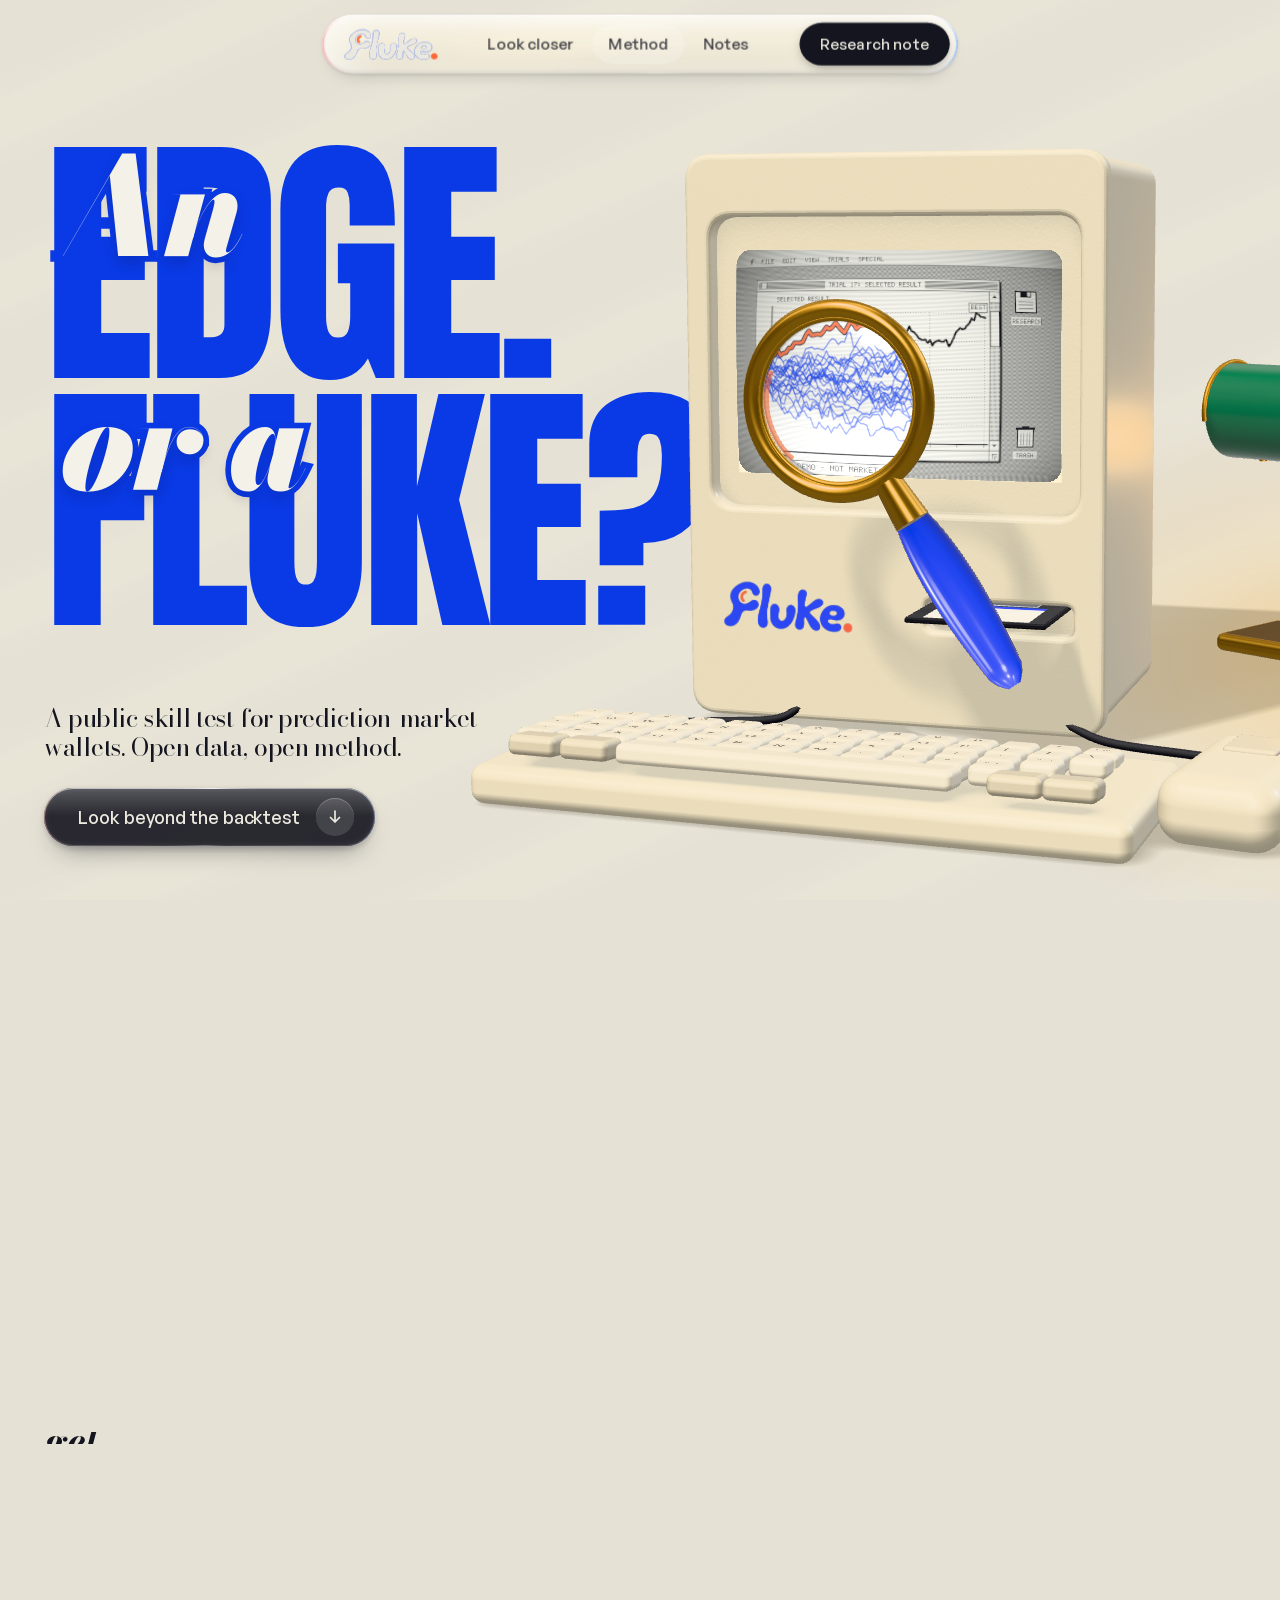
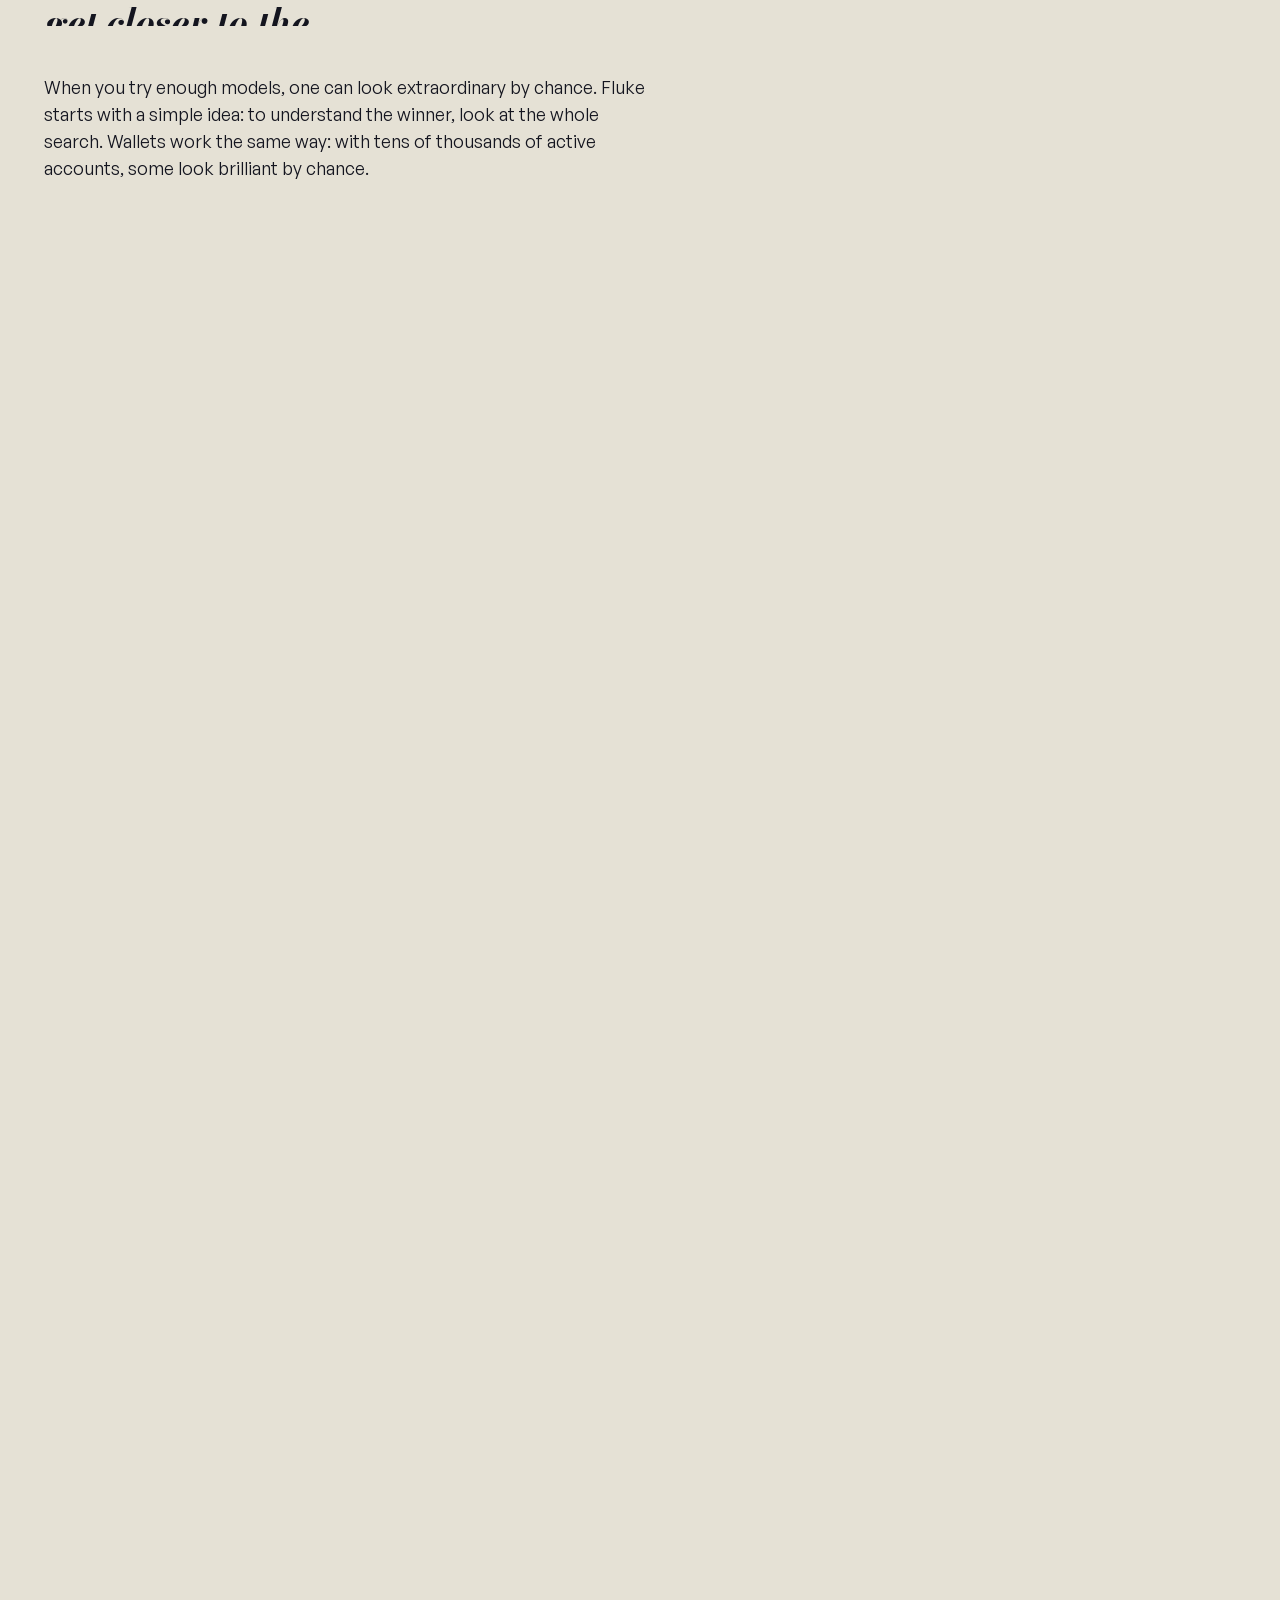
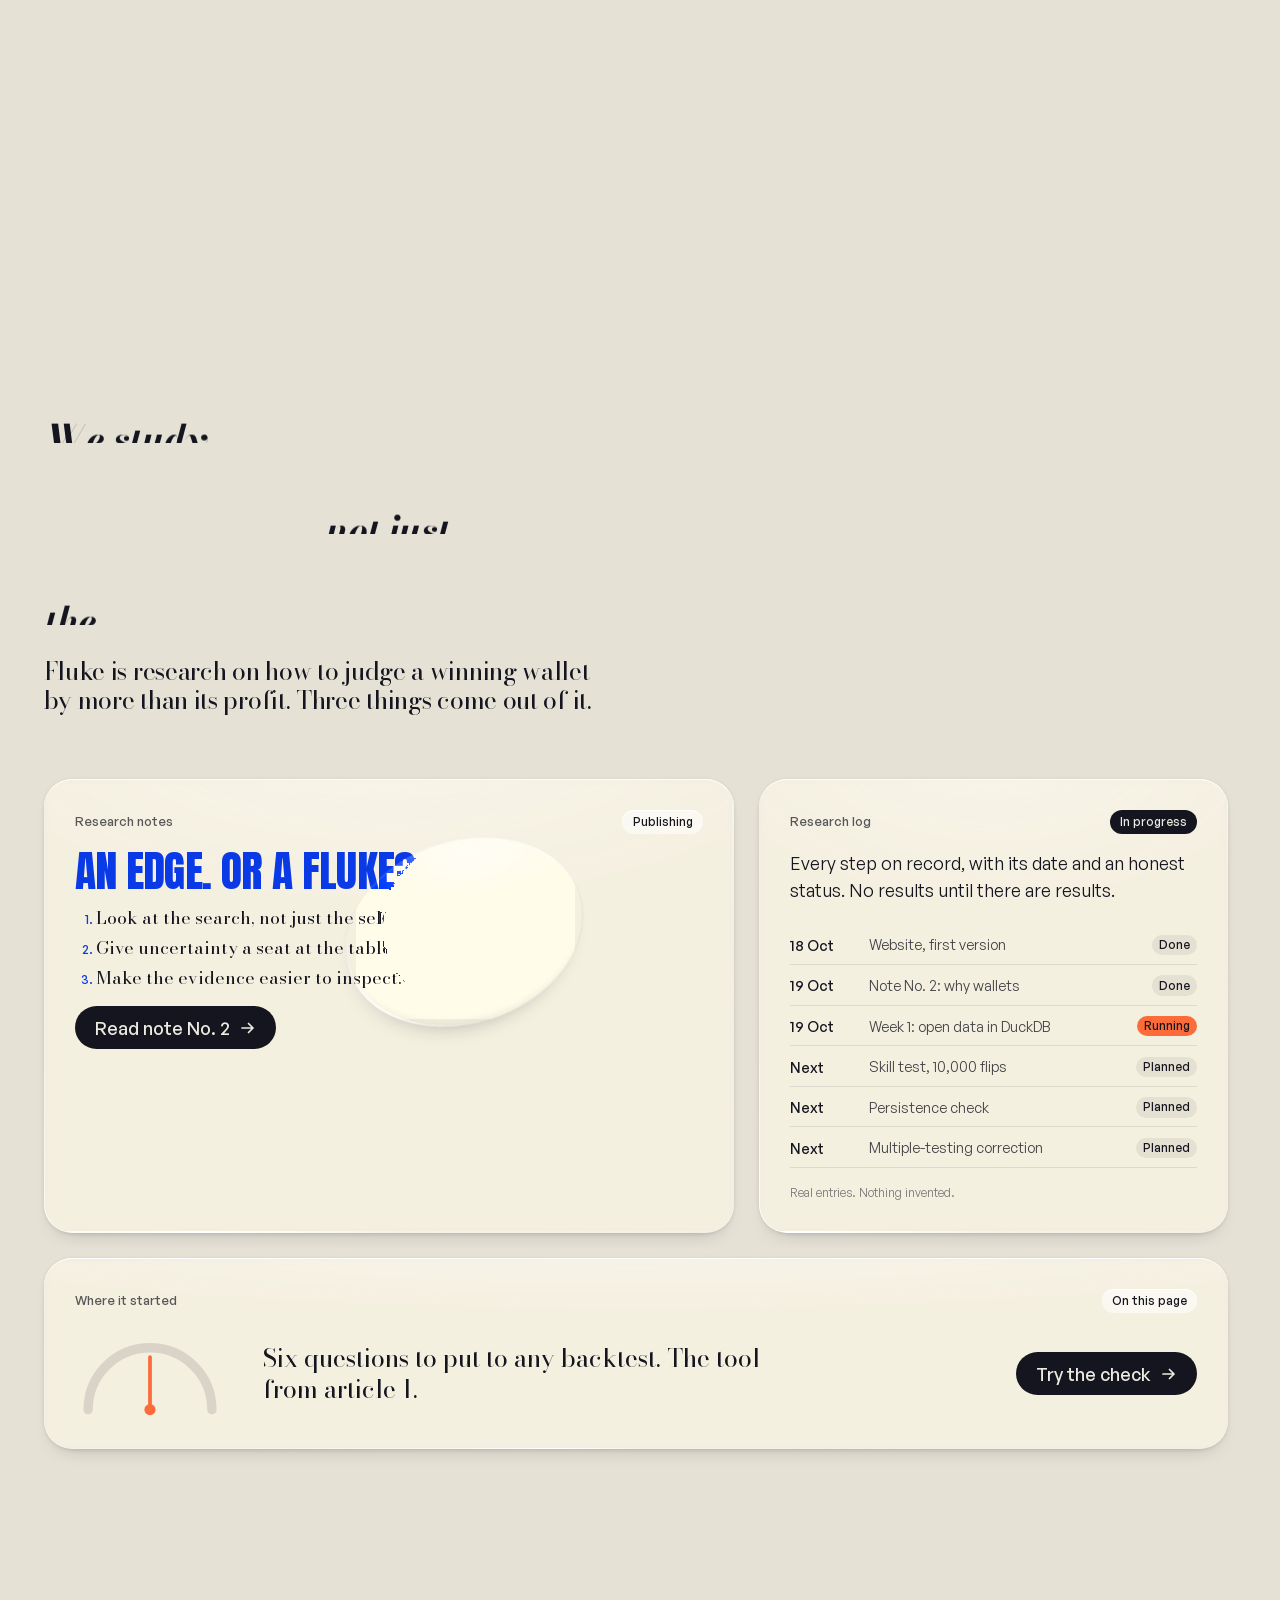
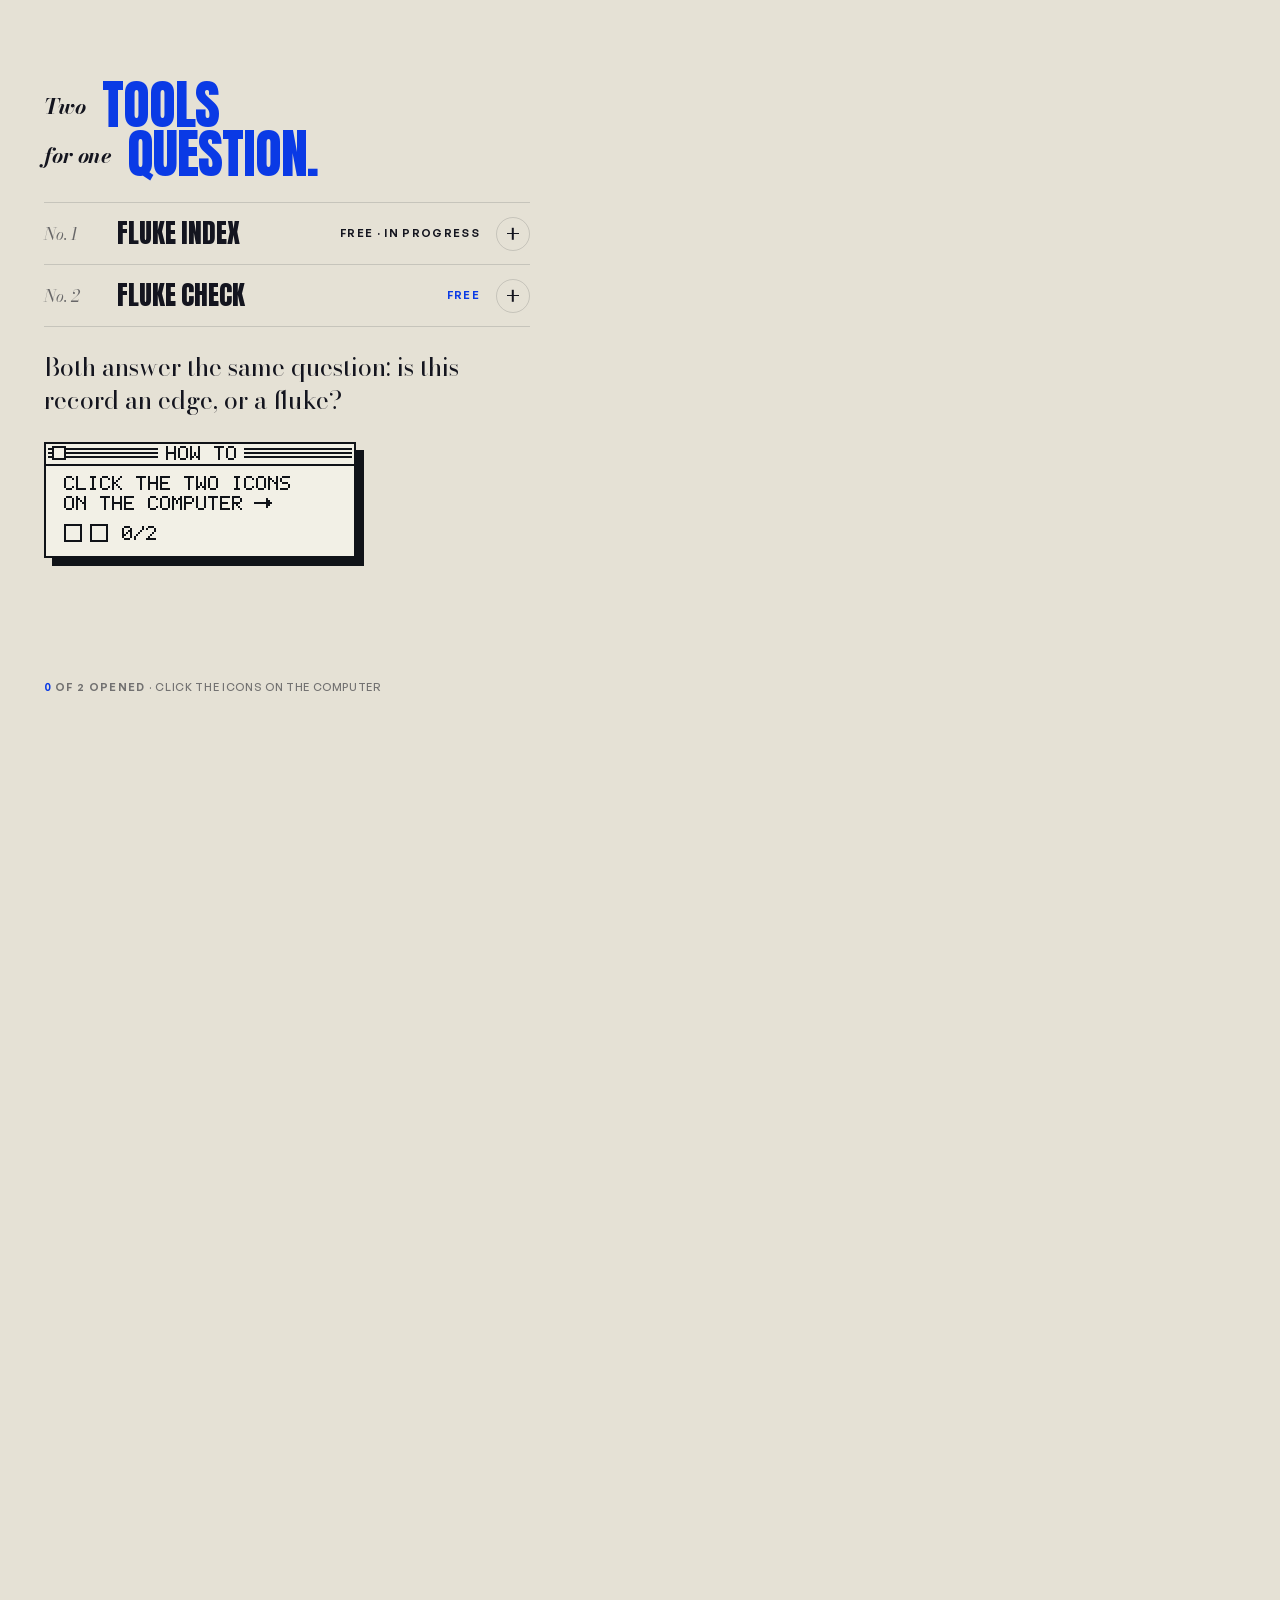
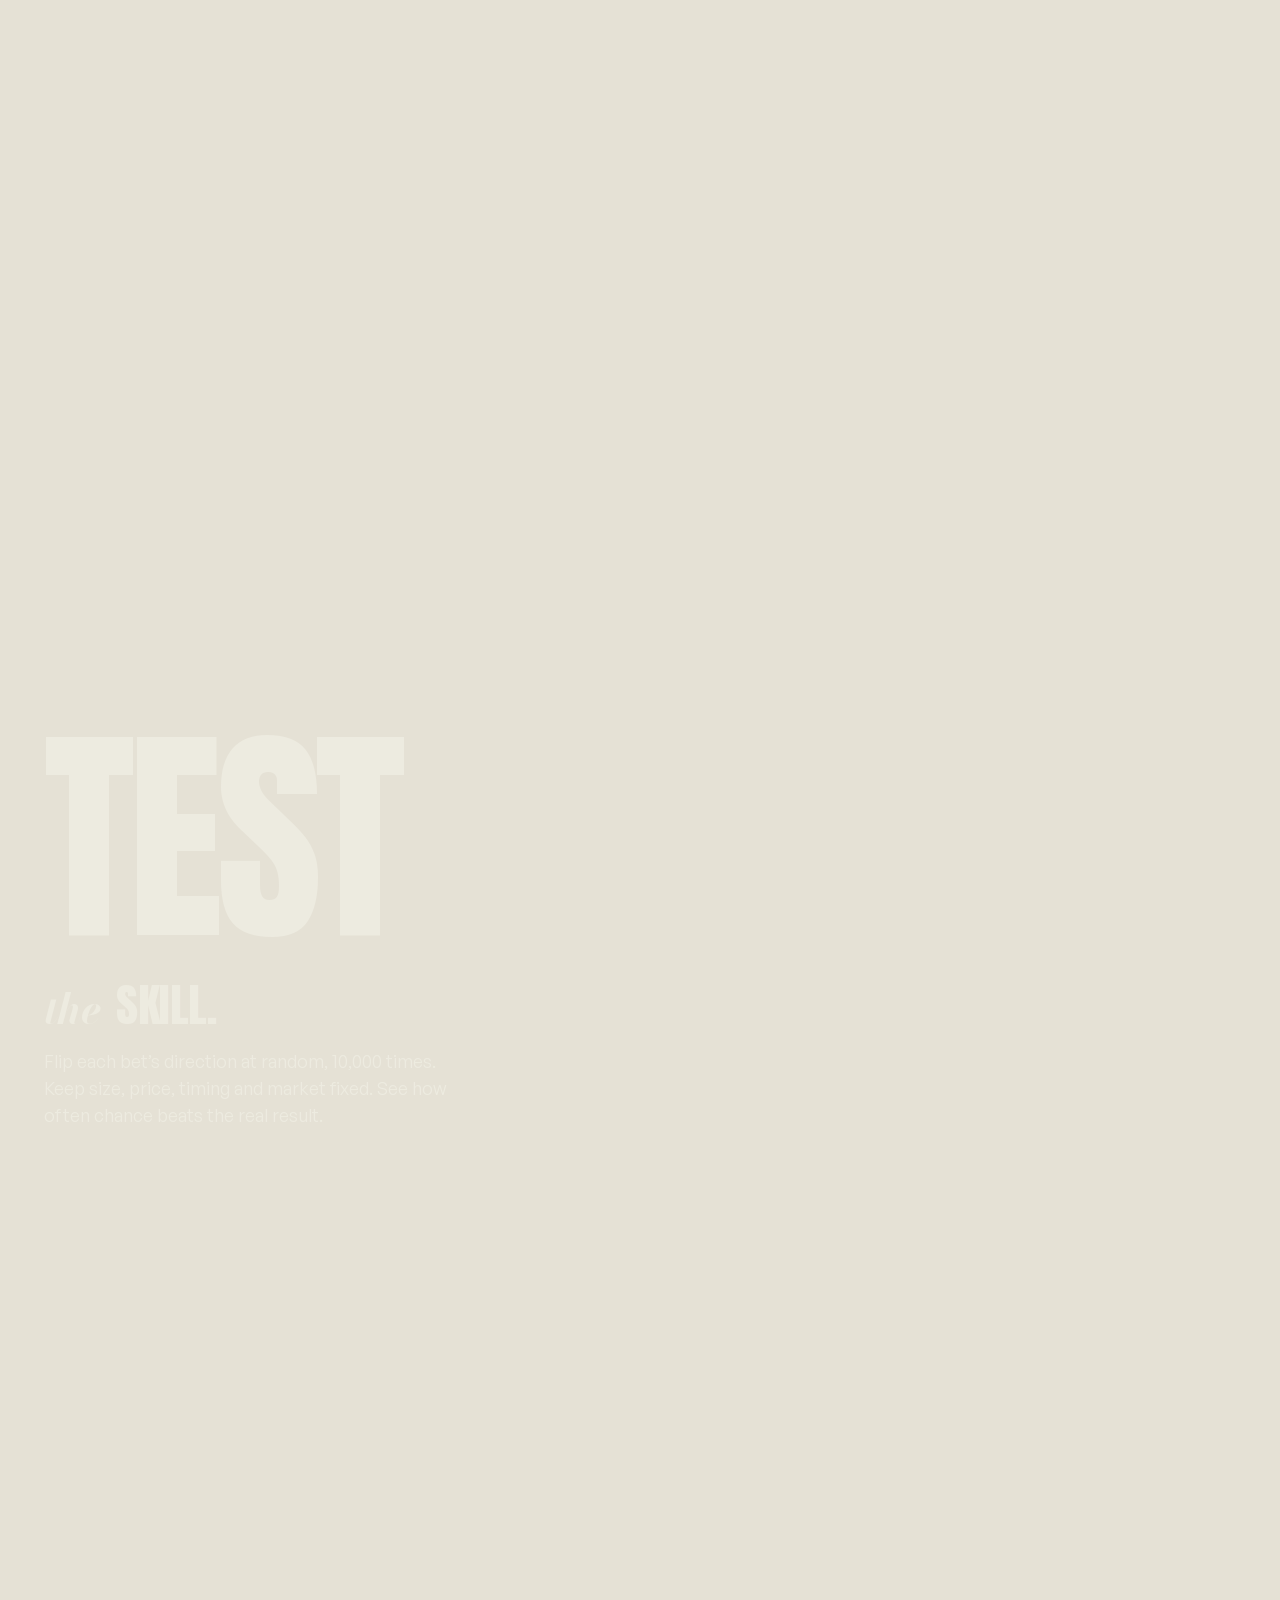
==== commit 440ce65f: "Reposition Fluke on prediction-market wallets (copy only) Rewrite the site's content for the new que" ====
--- a/index.html
+++ b/index.html
@@ -4,12 +4,12 @@
 <meta charset="utf-8">
 <meta name="viewport" content="width=device-width, initial-scale=1, viewport-fit=cover">
 <title>Fluke — An edge. Or a fluke?</title>
-<meta name="description" content="Fluke is a research project exploring how to assess AI trading models beyond the backtest that looks best. Look beyond the backtest.">
+<meta name="description" content="Fluke is a public skill test for prediction-market wallets: is a winning wallet on Polymarket skilled, lucky or suspicious? Open data, open method. Independent, student-led research, never investment advice.">
 <meta name="theme-color" content="#0A3AE5">
 <meta name="color-scheme" content="light">
 <meta property="og:type" content="website">
 <meta property="og:title" content="Fluke — An edge. Or a fluke?">
-<meta property="og:description" content="A beautiful backtest can hide a lucky guess. We’re here to ask better questions.">
+<meta property="og:description" content="A profit record alone cannot tell skill from luck. A public skill test for prediction-market wallets. Open data, open method.">
 <meta property="og:url" content="https://usefluke.it/">
 <meta property="og:site_name" content="Fluke">
 <meta property="og:image" content="https://usefluke.it/assets/og.jpg">
@@ -62,8 +62,8 @@
         <span class="nav-goo" aria-hidden="true"><i class="goo-a"></i><i class="goo-b"></i></span>
         <ul>
           <li><button class="nav-link" type="button" aria-expanded="false" aria-controls="panel-closer" data-panel="closer" data-spy="idea winner what services">Look closer</button></li>
-          <li><button class="nav-link" type="button" aria-expanded="false" aria-controls="panel-method" data-panel="method" data-spy="method check">Method</button></li>
-          <li><button class="nav-link" type="button" aria-expanded="false" aria-controls="panel-notes" data-panel="notes" data-spy="notes faq end">Notes</button></li>
+          <li><button class="nav-link" type="button" aria-expanded="false" aria-controls="panel-method" data-panel="method" data-spy="method how research limits">Method</button></li>
+          <li><button class="nav-link" type="button" aria-expanded="false" aria-controls="panel-notes" data-panel="notes" data-spy="check notes faq end">Notes</button></li>
         </ul>
       </nav>
       <a class="nav-cta" href="#note" data-open-note><span>Research note</span></a>
@@ -73,20 +73,23 @@
       <section class="panel" id="panel-closer" aria-label="Look closer" hidden>
         <ul class="panel-list">
           <li><a href="#idea"><b>The idea</b><span>Great results get attention. Good questions get closer to the truth.</span></a></li>
-          <li><a href="#winner"><b>One winner, a bigger story</b><span>See the whole search behind a single result.</span></a></li>
+          <li><a href="#winner"><b>One winner, a bigger story</b><span>See the whole search behind a single result. Same logic, now for wallets.</span></a></li>
+          <li><a href="#services"><b>Two tools</b><span>Fluke Index and Fluke Check. Both free.</span></a></li>
         </ul>
       </section>
       <section class="panel" id="panel-method" aria-label="Method" hidden>
         <ul class="panel-list">
-          <li><a href="#track"><b>Track the search</b><span>Keep the attempts, choices and assumptions.</span></a></li>
-          <li><a href="#test"><b>Test beyond the fit</b><span>Unseen data, realistic costs, respect for time.</span></a></li>
-          <li><a href="#question"><b>Question the result</b><span>Uncertainty and the number of trials.</span></a></li>
+          <li><a href="#method"><b>Three habits</b><span>Test the skill. Check it lasts. Flag, never accuse.</span></a></li>
+          <li><a href="#how"><b>How the test works</b><span>Four steps, from public trades to a corrected result.</span></a></li>
+          <li><a href="#research"><b>What research says</b><span>Three findings, each with its source and status.</span></a></li>
+          <li><a href="#limits"><b>Data and limits</b><span>What we use, and what a test cannot tell.</span></a></li>
         </ul>
       </section>
       <section class="panel" id="panel-notes" aria-label="Notes" hidden>
         <ul class="panel-list">
-          <li><a href="#note" data-open-note><b>The question behind the project</b><span>An edge. Or a fluke? Read the research note.</span></a></li>
-          <li><a href="#notes"><b>Field notes</b><span>What if the best model was just lucky?</span></a></li>
+          <li><a href="#note" data-open-note><b>From bots to wallets</b><span>Note No. 2: why prediction markets. Read the research note.</span></a></li>
+          <li><a href="#check"><b>Where it started</b><span>The six-question check from article 1.</span></a></li>
+          <li><a href="#notes"><b>Field notes</b><span>What if the best wallet was just lucky?</span></a></li>
         </ul>
       </section>
       <div class="nav-sheet" id="nav-sheet" hidden>
@@ -134,7 +137,7 @@
     </div>
 
     <div class="hero-copy">
-      <p class="lede lede--hero" data-split>A beautiful backtest can hide a lucky guess. We’re here to ask better questions.</p>
+      <p class="lede lede--hero" data-split>A public skill test for prediction-market wallets. Open data, open method.</p>
       <span class="btn-wrap"><a class="btn btn--liquid" href="#winner" data-magnetic>
         <span class="btn-blob" aria-hidden="true"></span>
         <span class="btn-label"><span class="btn-roll" data-text="Look beyond the backtest">Look beyond the backtest</span></span>
@@ -152,7 +155,7 @@
         <span class="tline" aria-hidden="true"><span class="tw">Good questions</span></span>
         <span class="tline" aria-hidden="true"><span class="accent">get closer to the</span> <span class="tw">truth.</span></span>
       </h2>
-      <p class="body">When you try enough models, one can look extraordinary by chance. Fluke starts with a simple idea: to understand the winner, look at the whole search.</p>
+      <p class="body">When you try enough models, one can look extraordinary by chance. Fluke starts with a simple idea: to understand the winner, look at the whole search. Wallets work the same way: with tens of thousands of active accounts, some look brilliant by chance.</p>
     </div>
   </section>
 
@@ -165,6 +168,7 @@
         <h2>One winner. A bigger story.</h2>
         <p>It’s easy to fall in love with a line. Let’s see what sits behind it.</p>
         <p>Twenty-four versions of a model were tried and only the best one was shown. Seen together, the winner is simply the luckiest of the lot. Illustrative demo: the curves are synthetic, not market data.</p>
+        <p>Same logic, now for wallets.</p>
       </div>
       <div class="inside-ui" id="inside-ui" role="group" aria-label="What the screen shows">
         <button type="button" class="pix-hit" data-view="0" aria-pressed="false">The winning result</button>
@@ -179,12 +183,12 @@
     <canvas class="what-curves" id="what-curves" aria-hidden="true"></canvas>
     <div class="what-lens lg" id="what-lens" aria-hidden="true"></div>
     <div class="what-head">
-      <h2 class="title" aria-label="We study the whole search, not just the winner.">
+      <h2 class="title" aria-label="We study the whole crowd, not just the winner.">
         <span class="tline" aria-hidden="true"><span class="accent">We study</span> <span class="tw">the whole</span></span>
-        <span class="tline" aria-hidden="true"><span class="tw">search,</span> <span class="accent">not just</span></span>
+        <span class="tline" aria-hidden="true"><span class="tw">crowd,</span> <span class="accent">not just</span></span>
         <span class="tline" aria-hidden="true"><span class="accent">the</span> <span class="tw">winner.</span></span>
       </h2>
-      <p class="lede">Fluke is research on how to judge an AI trading model by more than its best backtest. Three things come out of it.</p>
+      <p class="lede">Fluke is research on how to judge a winning wallet by more than its profit. Three things come out of it.</p>
     </div>
     <div class="glassboard">
       <article class="pane lg pane--notes">
@@ -195,56 +199,52 @@
           <li>Give uncertainty a seat at the table.</li>
           <li>Make the evidence easier to inspect.</li>
         </ol>
-        <a class="pane-link" href="#note" data-open-note>Read note No. 1 <svg viewBox="0 0 16 16" width="16" height="16"><path d="M2 8h11M8.5 3.5 13 8l-4.5 4.5" fill="none" stroke="currentColor" stroke-width="1.7" stroke-linecap="round" stroke-linejoin="round"/></svg></a>
+        <a class="pane-link" href="#note" data-open-note>Read note No. 2 <svg viewBox="0 0 16 16" width="16" height="16"><path d="M2 8h11M8.5 3.5 13 8l-4.5 4.5" fill="none" stroke="currentColor" stroke-width="1.7" stroke-linecap="round" stroke-linejoin="round"/></svg></a>
       </article>
       <article class="pane lg pane--check">
-        <header><span class="pane-kicker">The Fluke check</span><span class="pane-tag">On this page</span></header>
+        <header><span class="pane-kicker">Where it started</span><span class="pane-tag">On this page</span></header>
         <svg class="mini-gauge" viewBox="0 0 160 96" aria-hidden="true"><path class="mg-track" d="M14 86 A66 66 0 0 1 146 86"/><path class="mg-fill" d="M14 86 A66 66 0 0 1 146 86"/><g class="mg-needle"><path d="M80 86 L80 30"/><circle cx="80" cy="86" r="6"/></g></svg>
-        <p>Six questions to put to any backtest before trusting it.</p>
+        <p>Six questions to put to any backtest. The tool from article 1.</p>
         <a class="pane-link" href="#check">Try the check <svg viewBox="0 0 16 16" width="16" height="16"><path d="M2 8h11M8.5 3.5 13 8l-4.5 4.5" fill="none" stroke="currentColor" stroke-width="1.7" stroke-linecap="round" stroke-linejoin="round"/></svg></a>
       </article>
       <article class="pane lg pane--log">
         <header><span class="pane-kicker">Research log</span><span class="pane-tag pane-tag--dark">In progress</span></header>
-        <p>Every attempt on record: the idea, the data, the settings, and why it was kept or dropped.</p>
-        <ul class="log" id="log-rows" aria-label="An example of the log, illustrative"></ul>
-        <small>Illustrative rows.</small>
-      </article>
-    </div>
-  </section>
-
-
-  <!-- 4 · THE SERVICES: the computer stays, the three apps are the choices -->
+        <p>Every step on record, with its date and an honest status. No results until there are results.</p>
+        <ul class="log" id="log-rows" aria-label="The research log"></ul>
+        <small>Real entries. Nothing invented.</small>
+      </article>
+    </div>
+  </section>
+
+
+  <!-- 4 · THE TOOLS: the computer stays, the two apps are the choices -->
   <section class="services" id="services" aria-labelledby="svc-title">
     <div class="services-pin" id="svc-pin">
       <div class="svc-text" id="svc-text">
-        <h2 class="title" id="svc-title"><span class="accent">Three</span> tools<br><span class="accent">for one</span> question.</h2>
+        <h2 class="title" id="svc-title"><span class="accent">Two</span> tools<br><span class="accent">for one</span> question.</h2>
         <ul class="svc-list" id="svc-list">
-          <li class="svc-item" data-svc="check"><button class="svc-tab" type="button" aria-expanded="false" aria-controls="svc-p-check"><span class="svc-no">No.&nbsp;1<svg class="svc-ok" viewBox="0 0 16 16" aria-hidden="true"><path d="M3 8.5l3.2 3.2L13 4.8"/></svg></span><span class="svc-name">Fluke Check</span><span class="svc-state">Free</span><i aria-hidden="true"></i></button></li>
-          <li class="svc-item" data-svc="verified"><button class="svc-tab" type="button" aria-expanded="false" aria-controls="svc-p-verified"><span class="svc-no">No.&nbsp;2<svg class="svc-ok" viewBox="0 0 16 16" aria-hidden="true"><path d="M3 8.5l3.2 3.2L13 4.8"/></svg></span><span class="svc-name">Fluke Verified</span><span class="svc-state">Paid</span><i aria-hidden="true"></i></button></li>
-          <li class="svc-item" data-svc="bot"><button class="svc-tab" type="button" aria-expanded="false" aria-controls="svc-p-bot"><span class="svc-no">No.&nbsp;3<svg class="svc-ok" viewBox="0 0 16 16" aria-hidden="true"><path d="M3 8.5l3.2 3.2L13 4.8"/></svg></span><span class="svc-name">Fluke Quant Bot</span><span class="svc-state">Coming soon</span><i aria-hidden="true"></i></button></li>
+          <li class="svc-item" data-svc="index"><button class="svc-tab" type="button" aria-expanded="false" aria-controls="svc-p-index"><span class="svc-no">No.&nbsp;1<svg class="svc-ok" viewBox="0 0 16 16" aria-hidden="true"><path d="M3 8.5l3.2 3.2L13 4.8"/></svg></span><span class="svc-name">Fluke Index</span><span class="svc-state">Free · In progress</span><i aria-hidden="true"></i></button></li>
+          <li class="svc-item" data-svc="check"><button class="svc-tab" type="button" aria-expanded="false" aria-controls="svc-p-check"><span class="svc-no">No.&nbsp;2<svg class="svc-ok" viewBox="0 0 16 16" aria-hidden="true"><path d="M3 8.5l3.2 3.2L13 4.8"/></svg></span><span class="svc-name">Fluke Check</span><span class="svc-state">Free</span><i aria-hidden="true"></i></button></li>
         </ul>
         <div class="svc-detail" id="svc-detail">
-          <div class="svc-p is-on" data-p="none"><p class="svc-lead">Each one answers the same question: is this result an edge, or a fluke?</p>
-            <div class="svc-win" role="note"><canvas id="svc-win" aria-hidden="true"></canvas><span class="sr">Click the three icons on the computer to open each tool. Then press Continue.</span></div></div>
+          <div class="svc-p is-on" data-p="none"><p class="svc-lead">Both answer the same question: is this record an edge, or a fluke?</p>
+            <div class="svc-win" role="note"><canvas id="svc-win" aria-hidden="true"></canvas><span class="sr">Click the two icons on the computer to open each tool. Then press Continue.</span></div></div>
+          <div class="svc-p" id="svc-p-index" data-p="index" role="region" aria-label="Fluke Index">
+            <h3>Skilled, lucky or suspicious?</h3>
+            <p>An open table of Polymarket wallets, built from public on-chain data. Each wallet gets a skill p-value, a persistence flag and an information-leakage score.</p>
+            <a class="pane-link" href="mailto:hello@usefluke.it?subject=Notify%20me%3A%20Fluke%20Index">Get notified <svg viewBox="0 0 16 16" width="16" height="16" aria-hidden="true"><path d="M2 8h11M8.5 3.5 13 8l-4.5 4.5" fill="none" stroke="currentColor" stroke-width="1.7" stroke-linecap="round" stroke-linejoin="round"/></svg></a>
+            <p class="svc-note">Building: week 1, data. The table on the screen is illustrative, not real wallets. Get notified sends us one email from your address, and we write back once, when the Index opens. Nothing else is collected.</p>
+          </div>
           <div class="svc-p" id="svc-p-check" data-p="check" role="region" aria-label="Fluke Check">
             <h3>Is your result real?</h3>
-            <p>Paste your strategy’s returns and say how many versions you tried. Fluke Check gives back the Deflated Sharpe Ratio and one plain sentence:</p>
+            <p>The Deflated Sharpe Ratio check from article 1. The more versions you try, the likelier the best one is luck. The check puts that in one plain sentence, like:</p>
             <p class="svc-quote">“There is a 34% chance this result is real.”</p>
-            <p class="svc-note">The more versions you try, the likelier the best one is luck. Registration opens soon: <a href="https://tally.so/r/bZVXyo?tool=check" target="_blank" rel="noopener">tell me when it does</a>.</p>
-          </div>
-          <div class="svc-p" id="svc-p-verified" data-p="verified" role="region" aria-label="Fluke Verified">
-            <h3>A record nobody can edit.</h3>
-            <p>Every signal is stamped on-chain, hash and time, <em>before</em> the trade. After enough months the strategy earns a public badge, with its Deflated Sharpe Ratio on live data.</p>
-            <p class="svc-note">Sellers of bots and signals prove they are honest. Buyers check before they pay. Registration opens soon: <a href="https://tally.so/r/bZVXyo?tool=verified" target="_blank" rel="noopener">tell me when it does</a>.</p>
-          </div>
-          <div class="svc-p" id="svc-p-bot" data-p="bot" role="region" aria-label="Fluke Quant Bot">
-            <h3>A bot you run yourself.</h3>
-            <p>Quantitative finance, not quantum computing. It runs on your own exchange account with a trade-only key, withdrawals off: Fluke never touches your money. You set the parameters and the risk.</p>
-            <p class="svc-note">On sale only once its own live record is verified by Fluke Verified. Not on sale yet: <a href="https://tally.so/r/bZVXyo?tool=bot" target="_blank" rel="noopener">join the waitlist</a>.</p>
+            <a class="pane-link" href="#check">Try the check <svg viewBox="0 0 16 16" width="16" height="16" aria-hidden="true"><path d="M2 8h11M8.5 3.5 13 8l-4.5 4.5" fill="none" stroke="currentColor" stroke-width="1.7" stroke-linecap="round" stroke-linejoin="round"/></svg></a>
+            <p class="svc-note">The 34% is an illustrative example, not a real strategy. The six-question version is on this page, free, no sign-up.</p>
           </div>
         </div>
         <div class="svc-foot">
-          <p class="svc-count" id="svc-count" aria-live="polite"><b>0</b> of 3 opened <span id="svc-next">· click the icons on the computer</span></p>
+          <p class="svc-count" id="svc-count" aria-live="polite"><b>0</b> of 2 opened <span id="svc-next">· click the icons on the computer</span></p>
           <span class="btn-wrap svc-go" id="svc-go"><a class="btn btn--liquid btn--blue" href="#method" data-magnetic tabindex="-1">
             <span class="btn-blob" aria-hidden="true"></span>
             <span class="btn-label"><span class="btn-roll" data-text="Continue">Continue</span></span>
@@ -258,42 +258,145 @@
     </div>
   </section>
 
-  <!-- 3 · THE WAY WE THINK -->
+  <!-- 5 · THE WAY WE THINK -->
   <section class="method" id="method">
     <div class="method-stick">
       <div class="method-head">
         <h2 class="title title--light">Conviction.<br>With a paper trail.</h2>
-        <p class="body body--light">Our research direction is built around three habits. Simple to say. Worth getting right.</p>
+        <p class="body body--light">Every wallet we test goes through three habits. Simple to say. Worth getting right.</p>
       </div>
       <div class="rail" id="rail">
-        <article class="habit" id="track" data-habit="track">
-          <p class="giant giant--light" aria-hidden="true">TRACK</p>
-          <h3 class="habit-title"><span class="accent">the</span> search.</h3>
-          <p class="body body--light">The winner is only one part of the story. Keep the attempts, choices and assumptions that led to it.</p>
+        <article class="habit" id="skill" data-habit="skill">
+          <p class="giant giant--light" aria-hidden="true">TEST</p>
+          <h3 class="habit-title" aria-label="Test the skill."><span class="accent">the</span> skill.</h3>
+          <p class="body body--light">Flip each bet’s direction at random, 10,000 times. Keep size, price, timing and market fixed. See how often chance beats the real result.</p>
         </article>
-        <article class="habit" id="test" data-habit="test">
-          <p class="giant giant--light" aria-hidden="true">TEST</p>
-          <h3 class="habit-title"><span class="accent">beyond</span> the fit.</h3>
-          <p class="body body--light">Ask how a model behaves on unseen data, with realistic costs and a process that respects time.</p>
+        <article class="habit" id="lasts" data-habit="lasts">
+          <p class="giant giant--light" aria-hidden="true">CHECK</p>
+          <h3 class="habit-title" aria-label="Check it lasts."><span class="accent">it</span> lasts.</h3>
+          <p class="body body--light">One pass is not enough. A wallet must pass again, on events it hasn’t seen.</p>
         </article>
-        <article class="habit" id="question" data-habit="question">
-          <p class="giant giant--light" aria-hidden="true">QUESTION</p>
-          <h3 class="habit-title"><span class="accent">the</span> result.</h3>
-          <p class="body body--light">Look at uncertainty and the number of trials. A strong backtest earns attention, not automatic trust.</p>
+        <article class="habit" id="flag" data-habit="flag">
+          <p class="giant giant--light" aria-hidden="true">FLAG,</p>
+          <h3 class="habit-title" aria-label="Flag, never accuse."><span class="accent">never</span> accuse.</h3>
+          <p class="body body--light">A high leakage score means “suspicious”, never “insider”. It is a reason to look closer, not a verdict.</p>
         </article>
       </div>
     </div>
   </section>
 
-  <!-- 5 · THE FLUKE CHECK -->
+  <!-- 6 · HOW THE TEST WORKS: four steps on the panes of "what we do" -->
+  <section class="how" id="how">
+    <div class="what-head">
+      <h2 class="title" aria-label="How the test works.">
+        <span class="tline" aria-hidden="true"><span class="tw">How</span> <span class="accent">the</span> <span class="tw">test</span></span>
+        <span class="tline" aria-hidden="true"><span class="tw">works.</span></span>
+      </h2>
+      <p class="lede">Four steps, from public trades to a result you can check.</p>
+    </div>
+    <div class="glassboard glassboard--grid">
+      <article class="pane lg">
+        <header><span class="pane-kicker">Step 1 of 4</span><span class="pane-tag">Illustrative chart</span></header>
+        <h3>Data.</h3>
+        <p>We collect every public trade a wallet made: the market, the side, the size, the price and the time.</p>
+        <svg class="pane-chart" viewBox="0 0 100 40" preserveAspectRatio="none" aria-hidden="true"><path class="c-ink" d="M1.2 40V12.6M3.4 40V30.8M5.8 40V5.3M7.7 40V21.8M10.1 40V31.7M11.9 40V5.2M14.3 40V28.8M16.5 40V12.1M18.5 40V20.9M21.1 40V21.5M22.6 40V27.2M25.4 40V19M26.9 40V29.8M29.1 40V19.4M31.2 40V18.3M33.8 40V17.9M35.6 40V18.4M37.6 40V9.4M39.9 40V6.4M42.5 40V19M44.4 40V31.4M46.7 40V21M48.7 40V15.1M50.9 40V22.3M53.3 40V21.5M55 40V29.4M57.1 40V21M59.6 40V13.7M61.8 40V30.8M63.7 40V30M65.7 40V27.8M67.7 40V24.2M69.9 40V6.6M72.5 40V31.3M74.3 40V9.6M76.3 40V19.8M79.1 40V27.6M80.9 40V31.5M82.8 40V7.9M85.1 40V29.8M87.8 40V14.2M89.7 40V29.5M91.7 40V27.1M93.6 40V27.6M96.2 40V11.9M98 40V15"/></svg>
+      </article>
+      <article class="pane lg">
+        <header><span class="pane-kicker">Step 2 of 4</span><span class="pane-tag">Illustrative chart</span></header>
+        <h3>Skill test.</h3>
+        <p>We flip the direction of each bet at random, 10,000 times, and count how often chance beats the real result.</p>
+        <svg class="pane-chart" viewBox="0 0 100 40" preserveAspectRatio="none" aria-hidden="true"><rect class="c-bar" x="1" y="39.3" width="2.6" height="0.7"/><rect class="c-bar" x="4.4" y="38.6" width="2.6" height="1.4"/><rect class="c-bar" x="7.8" y="37.4" width="2.6" height="2.6"/><rect class="c-bar" x="11.2" y="35.4" width="2.6" height="4.6"/><rect class="c-bar" x="14.6" y="32.5" width="2.6" height="7.5"/><rect class="c-bar" x="18" y="28.6" width="2.6" height="11.4"/><rect class="c-bar" x="21.4" y="23.8" width="2.6" height="16.2"/><rect class="c-bar" x="24.8" y="18.3" width="2.6" height="21.7"/><rect class="c-bar" x="28.2" y="12.8" width="2.6" height="27.2"/><rect class="c-bar" x="31.6" y="8.1" width="2.6" height="31.9"/><rect class="c-bar" x="35" y="5" width="2.6" height="35"/><rect class="c-bar" x="38.4" y="4" width="2.6" height="36"/><rect class="c-bar" x="41.8" y="5.4" width="2.6" height="34.6"/><rect class="c-bar" x="45.2" y="8.8" width="2.6" height="31.2"/><rect class="c-bar" x="48.6" y="13.6" width="2.6" height="26.4"/><rect class="c-bar" x="52" y="19.2" width="2.6" height="20.8"/><rect class="c-bar" x="55.4" y="24.6" width="2.6" height="15.4"/><rect class="c-bar" x="58.8" y="29.3" width="2.6" height="10.7"/><rect class="c-bar" x="62.2" y="33.1" width="2.6" height="6.9"/><rect class="c-bar" x="65.6" y="35.8" width="2.6" height="4.2"/><rect class="c-bar" x="69" y="37.6" width="2.6" height="2.4"/><rect class="c-bar" x="72.4" y="38.7" width="2.6" height="1.3"/><rect class="c-bar" x="75.8" y="39.4" width="2.6" height="0.6"/><path class="c-sig" d="M90 2V40"/></svg>
+      </article>
+      <article class="pane lg">
+        <header><span class="pane-kicker">Step 3 of 4</span><span class="pane-tag">Illustrative chart</span></header>
+        <h3>Persistence check.</h3>
+        <p>A wallet that passes must pass again on events it has not seen, or it does not count.</p>
+        <svg class="pane-chart" viewBox="0 -3 100 42" preserveAspectRatio="none" aria-hidden="true"><path class="c-rule" d="M56 -3V39"/><path class="c-ink" d="M0 34.1L2 34.4L4 33L6 32.9L8 31.2L10 30.9L12 31.1L14 30.5L16 31.2L18 29.9L20 30.2L22 30.4L24 30.4L26 28.5L28 27.9L30 26.8L32 27.5L34 26.3L36 26.6L38 26.8L40 25.5L42 23.6L44 24L46 22.6L48 21.4L50 19.8L52 19.2L54 20.2L56 19.8L58 18.9L60 20.3L62 20.1L64 20.2L66 22L68 21.6L70 21.7L72 21.2L74 22.6L76 23.7L78 25.2L80 25.6L82 26.8L84 27.6L86 26.9L88 27.7L90 28.3L92 28.1L94 29.3L96 30L98 28.9L100 30.5"/><path class="c-sig" d="M0 33.3L2 31.4L4 31.5L6 30.9L8 29.3L10 29.8L12 30.4L14 30.8L16 28.9L18 27.5L20 28.2L22 28L24 27.5L26 27.5L28 26.8L30 24.9L32 23.3L34 21.6L36 20.8L38 20.3L40 21.3L42 19.4L44 18.3L46 17L48 15.5L50 14.1L52 12.7L54 10.8L56 11.2L58 10.7L60 10.1L62 9.9L64 8.8L66 7.6L68 7.4L70 6.2L72 6.3L74 5.6L76 5.4L78 5.2L80 4.4L82 2.7L84 1.6L86 1.3L88 -0.7L90 0L92 -1.6L94 -0.9L96 -1.5L98 -1L100 -2.1"/></svg>
+      </article>
+      <article class="pane lg">
+        <header><span class="pane-kicker">Step 4 of 4</span><span class="pane-tag">Illustrative chart</span></header>
+        <h3>Multiple-testing correction.</h3>
+        <p>Test tens of thousands of wallets and some pass by luck alone, so the bar goes up for everyone.</p>
+        <svg class="pane-chart" viewBox="0 0 200 40" preserveAspectRatio="xMinYMid meet" aria-hidden="true"><circle class="c-dot" cx="6" cy="7" r="3.4"/><circle class="c-dot" cx="15.9" cy="7" r="3.4"/><circle class="c-dot" cx="25.8" cy="7" r="3.4"/><circle class="c-dot" cx="35.7" cy="7" r="3.4"/><circle class="c-dot" cx="45.6" cy="7" r="3.4"/><circle class="c-dot" cx="55.5" cy="7" r="3.4"/><circle class="c-dot" cx="65.4" cy="7" r="3.4"/><circle class="c-dot c-dot--on" cx="75.3" cy="7" r="3.4"/><circle class="c-dot" cx="85.2" cy="7" r="3.4"/><circle class="c-dot" cx="95.1" cy="7" r="3.4"/><circle class="c-dot" cx="105" cy="7" r="3.4"/><circle class="c-dot" cx="114.9" cy="7" r="3.4"/><circle class="c-dot" cx="124.8" cy="7" r="3.4"/><circle class="c-dot" cx="134.7" cy="7" r="3.4"/><circle class="c-dot" cx="144.6" cy="7" r="3.4"/><circle class="c-dot" cx="154.5" cy="7" r="3.4"/><circle class="c-dot" cx="164.4" cy="7" r="3.4"/><circle class="c-dot" cx="174.3" cy="7" r="3.4"/><circle class="c-dot" cx="184.2" cy="7" r="3.4"/><circle class="c-dot" cx="194.1" cy="7" r="3.4"/><circle class="c-dot" cx="6" cy="20" r="3.4"/><circle class="c-dot" cx="15.9" cy="20" r="3.4"/><circle class="c-dot" cx="25.8" cy="20" r="3.4"/><circle class="c-dot" cx="35.7" cy="20" r="3.4"/><circle class="c-dot" cx="45.6" cy="20" r="3.4"/><circle class="c-dot" cx="55.5" cy="20" r="3.4"/><circle class="c-dot" cx="65.4" cy="20" r="3.4"/><circle class="c-dot" cx="75.3" cy="20" r="3.4"/><circle class="c-dot" cx="85.2" cy="20" r="3.4"/><circle class="c-dot" cx="95.1" cy="20" r="3.4"/><circle class="c-dot" cx="105" cy="20" r="3.4"/><circle class="c-dot c-dot--on" cx="114.9" cy="20" r="3.4"/><circle class="c-dot" cx="124.8" cy="20" r="3.4"/><circle class="c-dot" cx="134.7" cy="20" r="3.4"/><circle class="c-dot" cx="144.6" cy="20" r="3.4"/><circle class="c-dot" cx="154.5" cy="20" r="3.4"/><circle class="c-dot" cx="164.4" cy="20" r="3.4"/><circle class="c-dot" cx="174.3" cy="20" r="3.4"/><circle class="c-dot" cx="184.2" cy="20" r="3.4"/><circle class="c-dot" cx="194.1" cy="20" r="3.4"/><circle class="c-dot" cx="6" cy="33" r="3.4"/><circle class="c-dot" cx="15.9" cy="33" r="3.4"/><circle class="c-dot" cx="25.8" cy="33" r="3.4"/><circle class="c-dot" cx="35.7" cy="33" r="3.4"/><circle class="c-dot" cx="45.6" cy="33" r="3.4"/><circle class="c-dot" cx="55.5" cy="33" r="3.4"/><circle class="c-dot" cx="65.4" cy="33" r="3.4"/><circle class="c-dot" cx="75.3" cy="33" r="3.4"/><circle class="c-dot" cx="85.2" cy="33" r="3.4"/><circle class="c-dot" cx="95.1" cy="33" r="3.4"/><circle class="c-dot" cx="105" cy="33" r="3.4"/><circle class="c-dot" cx="114.9" cy="33" r="3.4"/><circle class="c-dot c-dot--on" cx="124.8" cy="33" r="3.4"/><circle class="c-dot" cx="134.7" cy="33" r="3.4"/><circle class="c-dot" cx="144.6" cy="33" r="3.4"/><circle class="c-dot" cx="154.5" cy="33" r="3.4"/><circle class="c-dot" cx="164.4" cy="33" r="3.4"/><circle class="c-dot" cx="174.3" cy="33" r="3.4"/><circle class="c-dot" cx="184.2" cy="33" r="3.4"/><circle class="c-dot" cx="194.1" cy="33" r="3.4"/></svg>
+      </article>
+    </div>
+  </section>
+
+  <!-- 7 · WHAT RESEARCH SAYS: every number with its source and its status -->
+  <section class="research" id="research">
+    <div class="what-head">
+      <h2 class="title" aria-label="What research says.">
+        <span class="tline" aria-hidden="true"><span class="accent">What</span> <span class="tw">research</span></span>
+        <span class="tline" aria-hidden="true"><span class="tw">says.</span></span>
+      </h2>
+      <p class="lede">Three findings behind the project. Each number comes with its source and its status.</p>
+    </div>
+    <div class="glassboard glassboard--three">
+      <article class="pane lg">
+        <header><span class="pane-kicker">Polymarket, 1.72 million accounts</span><span class="pane-tag">Reported</span></header>
+        <h3>About 3%</h3>
+        <p>About 54,000 of 1.72 million accounts pass a skill test. Only accounts active in at least 10 events were tested.</p>
+        <a class="pane-link" href="https://papers.ssrn.com/sol3/papers.cfm?abstract_id=6617059" target="_blank" rel="noopener">Read the study <svg viewBox="0 0 16 16" width="16" height="16" aria-hidden="true"><path d="M2 8h11M8.5 3.5 13 8l-4.5 4.5" fill="none" stroke="currentColor" stroke-width="1.7" stroke-linecap="round" stroke-linejoin="round"/></svg></a>
+        <small>Gómez-Cram, Guo, Jensen and Kung (2026), as reported by <a href="https://arxiv.org/abs/2605.02287" target="_blank" rel="noopener">Nechepurenko (2026)</a>. Not re-checked by us.</small>
+      </article>
+      <article class="pane lg">
+        <header><span class="pane-kicker">Bubblemaps, May 2026</span><span class="pane-tag">Reported</span></header>
+        <h3>98% wins</h3>
+        <p>Nine linked accounts, about $2.4 million in profit, a 98% win rate. We don’t know if these were insiders. That’s why we test.</p>
+        <a class="pane-link" href="https://cointelegraph.com/news/bubblemaps-polymarket-cluster-win-military-bets" target="_blank" rel="noopener">Read the report <svg viewBox="0 0 16 16" width="16" height="16" aria-hidden="true"><path d="M2 8h11M8.5 3.5 13 8l-4.5 4.5" fill="none" stroke="currentColor" stroke-width="1.7" stroke-linecap="round" stroke-linejoin="round"/></svg></a>
+        <small>Bubblemaps findings, as reported by Cointelegraph on 19 May 2026. Not re-checked by us.</small>
+      </article>
+      <article class="pane lg">
+        <header><span class="pane-kicker">Chance, at scale</span><span class="pane-tag pane-tag--dark">Computed by us</span></header>
+        <h3>2,500 by luck</h3>
+        <p>Test 50,000 wallets at 5% significance and about 2,500 pass by chance alone, even if none of them has any skill.</p>
+        <a class="pane-link" href="https://doi.org/10.1111/j.2517-6161.1995.tb02031.x" target="_blank" rel="noopener">Read on corrections <svg viewBox="0 0 16 16" width="16" height="16" aria-hidden="true"><path d="M2 8h11M8.5 3.5 13 8l-4.5 4.5" fill="none" stroke="currentColor" stroke-width="1.7" stroke-linecap="round" stroke-linejoin="round"/></svg></a>
+        <small>50,000 × 0.05 = 2,500. The fix for this is a multiple-testing correction, such as Benjamini and Hochberg (1995).</small>
+      </article>
+    </div>
+  </section>
+
+  <!-- 8 · DATA AND LIMITS -->
+  <section class="limits" id="limits">
+    <div class="what-head">
+      <h2 class="title" aria-label="Data and limits.">
+        <span class="tline" aria-hidden="true"><span class="tw">Data</span></span>
+        <span class="tline" aria-hidden="true"><span class="accent">and</span> <span class="tw">limits.</span></span>
+      </h2>
+      <p class="lede">What we use, and what a test like this cannot tell you.</p>
+    </div>
+    <div class="glassboard glassboard--grid">
+      <article class="pane lg">
+        <header><span class="pane-kicker">Data</span><span class="pane-tag">Public</span></header>
+        <h3>Open data.</h3>
+        <ol class="pane-toc">
+          <li>Public on-chain Polymarket trades, recorded on Polygon.</li>
+          <li>The open dataset SII-WANGZJ/Polymarket_data, on Hugging Face.</li>
+          <li>Tools: Python and DuckDB.</li>
+        </ol>
+        <a class="pane-link" href="https://huggingface.co/datasets/SII-WANGZJ/Polymarket_data" target="_blank" rel="noopener">See the dataset <svg viewBox="0 0 16 16" width="16" height="16" aria-hidden="true"><path d="M2 8h11M8.5 3.5 13 8l-4.5 4.5" fill="none" stroke="currentColor" stroke-width="1.7" stroke-linecap="round" stroke-linejoin="round"/></svg></a>
+      </article>
+      <article class="pane lg">
+        <header><span class="pane-kicker">Limits</span><span class="pane-tag pane-tag--dark">Read this first</span></header>
+        <h3>Honest limits.</h3>
+        <ol class="pane-toc">
+          <li>A statistical test is not proof.</li>
+          <li>“Suspicious” never means “insider”.</li>
+          <li>Public data only. What is not on-chain, we cannot see.</li>
+          <li>Our results may differ from the original studies. If they do, we will write up why.</li>
+        </ol>
+      </article>
+    </div>
+  </section>
+
+  <!-- 9 · WHERE IT STARTED: the check from article 1 -->
   <section class="check" id="check">
     <div class="check-head">
-      <h2 class="title title--light" aria-label="Before you trust a backtest.">
-        <span class="tline" aria-hidden="true"><span class="accent">Before you</span> <span class="tw">trust</span></span>
-        <span class="tline" aria-hidden="true"><span class="accent">a</span> <span class="tw">backtest.</span></span>
-      </h2>
-      <p class="lede">Six questions. Switch on the ones the result can answer.</p>
-      <p class="body body--light check-why">Every question a result can answer moves the needle away from luck. A result that answers none of them is most likely a fluke.</p>
+      <h2 class="title title--light" aria-label="Where it started.">
+        <span class="tline" aria-hidden="true"><span class="accent">Where it</span> <span class="tw">started.</span></span>
+      </h2>
+      <p class="lede">Before you trust a backtest: six questions. Switch on the ones the result can answer.</p>
+      <p class="body body--light check-why">The tool from article 1, <a href="[[ARTICLE_1]]" target="_blank" rel="noopener">The Best Crypto Trading AI Might Just Be the Luckiest</a>. Every question a result can answer moves the needle away from luck. A result that answers none of them is most likely a fluke.</p>
     </div>
     <div class="check-body">
       <ul class="check-list" id="check-list">
@@ -318,14 +421,14 @@
     </div>
   </section>
 
-  <!-- 6 · FIELD NOTES, typed -->
+  <!-- 10 · FIELD NOTES, typed -->
   <section class="notes" id="notes">
     <div class="notes-copy">
-      <h2 class="giant giant--notes" aria-label="What if the best model was just lucky?">
-        <span class="accent" aria-hidden="true">What if the</span> <span class="gw" aria-hidden="true">BEST</span> <span class="accent" aria-hidden="true">model was just</span> <span class="gw" aria-hidden="true">LUCKY?</span>
+      <h2 class="giant giant--notes" aria-label="What if the best wallet was just lucky?">
+        <span class="accent" aria-hidden="true">What if the</span> <span class="gw" aria-hidden="true">BEST</span> <span class="accent" aria-hidden="true">wallet was just</span> <span class="gw" aria-hidden="true">LUCKY?</span>
       </h2>
       <div class="notes-body">
-        <p class="body">It started with a question. Not “which AI has the best backtest?” but “what would make that result worth trusting?”</p>
+        <p class="body">It started with trading bots. Not “which AI has the best backtest?” but “what would make that result worth trusting?” Now we ask the same of wallets.</p>
         <span class="btn-wrap"><a class="btn btn--liquid" href="#note" data-open-note data-magnetic>
         <span class="btn-blob" aria-hidden="true"></span>
         <span class="btn-label"><span class="btn-roll" data-text="Read the thinking behind Fluke">Read the thinking behind Fluke</span></span>
@@ -335,19 +438,21 @@
     </div>
   </section>
 
-  <!-- 7 · QUESTIONS -->
+  <!-- 11 · QUESTIONS -->
   <section class="faq" id="faq">
     <h2 class="title" aria-label="Questions, answered."><span class="tline" aria-hidden="true"><span class="tw">Questions,</span></span><span class="tline" aria-hidden="true"><span class="accent">answered.</span></span></h2>
     <div class="faq-list">
-      <details class="qa"><summary><span>Is Fluke investment advice?</span><i aria-hidden="true"></i></summary><div class="qa-a"><p>No. Fluke is research about how trading models are evaluated. Nothing on this site is a recommendation to buy or sell anything.</p></div></details>
-      <details class="qa"><summary><span>Are the charts on this site real results?</span><i aria-hidden="true"></i></summary><div class="qa-a"><p>No. Every chart here is illustrative and drawn from synthetic data, to show how picking the best of many trials can flatter a result.</p></div></details>
-      <details class="qa"><summary><span>What are the Deflated Sharpe Ratio and the Probability of Backtest Overfitting?</span><i aria-hidden="true"></i></summary><div class="qa-a"><p>Two published methods for judging a result in light of the search that produced it. The Deflated Sharpe Ratio adjusts a performance measure for the number of trials and the shape of returns. The Probability of Backtest Overfitting estimates how often the best choice on past data falls behind on new data.</p></div></details>
-      <details class="qa"><summary><span>Who is behind Fluke?</span><i aria-hidden="true"></i></summary><div class="qa-a"><p>Fluke is an independent, early-stage research project led by its founder. The notes come first; the tools follow the research.</p></div></details>
-      <details class="qa"><summary><span>How can I follow the work?</span><i aria-hidden="true"></i></summary><div class="qa-a"><p>Start with the research note on this page. New notes will be published here as the research moves forward.</p></div></details>
-    </div>
-  </section>
-
-  <!-- 8 · END: the light goes out, the dot travels into the logo. Then the footer. -->
+      <details class="qa"><summary><span>Is Fluke investment advice?</span><i aria-hidden="true"></i></summary><div class="qa-a"><p>No. Fluke is research only. Nothing on this site is a recommendation to buy, sell or bet on anything.</p></div></details>
+      <details class="qa"><summary><span>Does Fluke trade or hold money?</span><i aria-hidden="true"></i></summary><div class="qa-a"><p>No, never. No keys, no wallets, no funds. Fluke does not trade and never asks for exchange keys.</p></div></details>
+      <details class="qa"><summary><span>Are you saying these wallets cheat?</span><i aria-hidden="true"></i></summary><div class="qa-a"><p>No. A result passes or fails a skill test, nothing more. A high leakage score is a reason to look closer, not evidence of anything.</p></div></details>
+      <details class="qa"><summary><span>What is a prediction market?</span><i aria-hidden="true"></i></summary><div class="qa-a"><p>A market where people trade on the outcome of future events, like an election or a match. On Polymarket every trade is recorded on a public blockchain, which is what makes a public test possible.</p></div></details>
+      <details class="qa"><summary><span>What is the Deflated Sharpe Ratio?</span><i aria-hidden="true"></i></summary><div class="qa-a"><p>A published method for judging a result in light of the search that produced it: it adjusts a performance measure for the number of trials and the shape of returns. It is the tool behind article 1 and the Fluke Check. Its cousin, the Probability of Backtest Overfitting, estimates how often the best choice on past data falls behind on new data.</p></div></details>
+      <details class="qa"><summary><span>Where does the data come from?</span><i aria-hidden="true"></i></summary><div class="qa-a"><p>Public on-chain data: Polymarket trades recorded on Polygon, read through the open dataset SII-WANGZJ/Polymarket_data on Hugging Face. Nothing private, and no guesses about who is behind a wallet.</p></div></details>
+      <details class="qa"><summary><span>Who is behind it?</span><i aria-hidden="true"></i></summary><div class="qa-a"><p>An independent, student-led research project, early-stage. The thinking is in the open: start with <a href="[[ARTICLE_1]]" target="_blank" rel="noopener">article 1 on Medium</a> and the research note on this page. Article 2 is in progress.</p></div></details>
+    </div>
+  </section>
+
+  <!-- 12 · END: the light goes out, the dot travels into the logo. Then the footer. -->
   <section class="end" id="end">
     <div class="end-scroll" id="end-scroll">
       <div class="end-pin">
@@ -355,11 +460,18 @@
           <p class="giant giant--end" aria-label="Less luck. More look.">
             <span class="accent" aria-hidden="true">Less</span> <span aria-hidden="true">LUCK.</span> <span class="accent" aria-hidden="true">More</span> <span aria-hidden="true">LOOK.</span>
           </p>
-          <span class="btn-wrap"><a class="btn btn--liquid" href="#note" data-open-note data-magnetic>
-            <span class="btn-blob" aria-hidden="true"></span>
-            <span class="btn-label"><span class="btn-roll" data-text="Read the research note">Read the research note</span></span>
-            <span class="btn-icon" aria-hidden="true"><svg viewBox="0 0 16 16" width="16" height="16"><path d="M2 8h11M8.5 3.5 13 8l-4.5 4.5" fill="none" stroke="currentColor" stroke-width="1.7" stroke-linecap="round" stroke-linejoin="round"/></svg><svg viewBox="0 0 16 16" width="16" height="16"><path d="M2 8h11M8.5 3.5 13 8l-4.5 4.5" fill="none" stroke="currentColor" stroke-width="1.7" stroke-linecap="round" stroke-linejoin="round"/></svg></span>
-          </a></span>
+          <div class="end-links">
+            <span class="btn-wrap"><a class="btn btn--liquid" href="#note" data-open-note data-magnetic>
+              <span class="btn-blob" aria-hidden="true"></span>
+              <span class="btn-label"><span class="btn-roll" data-text="Read the research note">Read the research note</span></span>
+              <span class="btn-icon" aria-hidden="true"><svg viewBox="0 0 16 16" width="16" height="16"><path d="M2 8h11M8.5 3.5 13 8l-4.5 4.5" fill="none" stroke="currentColor" stroke-width="1.7" stroke-linecap="round" stroke-linejoin="round"/></svg><svg viewBox="0 0 16 16" width="16" height="16"><path d="M2 8h11M8.5 3.5 13 8l-4.5 4.5" fill="none" stroke="currentColor" stroke-width="1.7" stroke-linecap="round" stroke-linejoin="round"/></svg></span>
+            </a></span>
+            <span class="btn-wrap"><a class="btn btn--liquid" href="[[ARTICLE_1]]" target="_blank" rel="noopener" data-magnetic>
+              <span class="btn-blob" aria-hidden="true"></span>
+              <span class="btn-label"><span class="btn-roll" data-text="Read article 1 on Medium">Read article 1 on Medium</span></span>
+              <span class="btn-icon" aria-hidden="true"><svg viewBox="0 0 16 16" width="16" height="16"><path d="M2 8h11M8.5 3.5 13 8l-4.5 4.5" fill="none" stroke="currentColor" stroke-width="1.7" stroke-linecap="round" stroke-linejoin="round"/></svg><svg viewBox="0 0 16 16" width="16" height="16"><path d="M2 8h11M8.5 3.5 13 8l-4.5 4.5" fill="none" stroke="currentColor" stroke-width="1.7" stroke-linecap="round" stroke-linejoin="round"/></svg></span>
+            </a></span>
+          </div>
         </div>
         <div class="end-mark" aria-hidden="true">
           <span class="end-logo" id="end-logo"></span>
@@ -370,12 +482,12 @@
     <footer class="foot">
       <div class="foot-brand">
         <img src="assets/logo-nav-cream.png" alt="Fluke" width="106" height="36">
-        <p>AI trading research. Independent and early-stage.</p>
+        <p>Fluke is an independent research project testing whether prediction-market winners are skilled, lucky or suspicious.</p>
       </div>
       <nav class="foot-cols" aria-label="Footer">
-        <div><h3>Explore</h3><ul><li><a href="#idea">The idea</a></li><li><a href="#winner">One winner</a></li><li><a href="#what">What we do</a></li><li><a href="#method">Method</a></li><li><a href="#check">The Fluke check</a></li></ul></div>
-        <div><h3>Research</h3><ul><li><a href="#note" data-open-note>Research note</a></li><li><a href="#notes">Field notes</a></li><li><a href="#faq">Questions</a></li></ul></div>
-        <div><h3>Small print</h3><ul><li>Not investment advice.</li><li>All charts are illustrative.</li><li>No cookies, no ad tracking.</li><li><a href="privacy.html">Privacy</a></li><li><a href="terms.html">Terms</a></li><li><a href="legal-notice.html">Legal notice</a></li></ul></div>
+        <div><h3>Explore</h3><ul><li><a href="#idea">The idea</a></li><li><a href="#winner">One winner</a></li><li><a href="#what">What we do</a></li><li><a href="#method">Method</a></li><li><a href="#how">How the test works</a></li><li><a href="#check">Where it started</a></li></ul></div>
+        <div><h3>Research</h3><ul><li><a href="#note" data-open-note>Research note</a></li><li><a href="#research">What research says</a></li><li><a href="#limits">Data and limits</a></li><li><a href="[[ARTICLE_1]]" target="_blank" rel="noopener">Article 1 on Medium</a></li><li><a href="#notes">Field notes</a></li><li><a href="#faq">Questions</a></li></ul></div>
+        <div><h3>Small print</h3><ul><li>Not investment advice.</li><li>Never trades or holds funds.</li><li>All charts are illustrative.</li><li>No cookies, no ad tracking.</li><li><a href="privacy.html">Privacy</a></li><li><a href="terms.html">Terms</a></li><li><a href="legal-notice.html">Legal notice</a></li></ul></div>
       </nav>
       <div class="foot-bar"><p>© 2026 Fluke · a project of Andrea Celeste Gervasoni · hello@usefluke.it</p><a href="#top" class="foot-top">Back to top</a></div>
     </footer>
@@ -387,29 +499,33 @@
   <div class="note-scrim" data-close-note></div>
   <article class="sheet" id="note" role="dialog" aria-modal="true" aria-labelledby="note-title" tabindex="-1">
     <header class="sheet-bar">
-      <h2 class="sheet-title" id="note-title">Research note</h2>
+      <h2 class="sheet-title" id="note-title">Research note No. 2</h2>
       <button class="sheet-close" type="button" aria-label="Close the note" data-close-note><svg viewBox="0 0 16 16" width="16" height="16" aria-hidden="true"><path d="M3 3l10 10M13 3 3 13" stroke="currentColor" stroke-width="1.6" stroke-linecap="round"/></svg></button>
     </header>
     <div class="sheet-body" tabindex="0">
-      <p class="small">The question behind the project</p>
+      <p class="small">From bots to wallets: why prediction markets</p>
       <h3 class="sheet-h">AN EDGE. OR A FLUKE?</h3>
-      <p class="lede">A strong backtest is the beginning of a conversation. It shouldn’t be the end of one.</p>
-      <p class="body">AI makes it easier to explore models, features and trading rules. But more experiments also mean more opportunities to find a result that looks good by chance. If we only see the winner, we lose the context needed to judge it.</p>
+      <p class="lede">A winning wallet is the beginning of a question. It shouldn’t be the end of one.</p>
+      <p class="body">Fluke began with AI trading models: how do you judge one by the whole search behind it, and not just by its best backtest? That was article 1, <a href="[[ARTICLE_1]]" target="_blank" rel="noopener">The Best Crypto Trading AI Might Just Be the Luckiest</a>.</p>
+      <h4>Why prediction markets.</h4>
+      <p class="body">The same question fits prediction markets, and there the evidence is public. On Polymarket every bet sits on-chain. Some wallets win a lot. Is that skill, luck, or something worth a closer look? As far as we could find, there is no public, reproducible skill test for wallets. That is a gap, not a money decision. Fluke does not trade, hold funds or ask for exchange keys.</p>
       <h4>Look at the search, not just the selection.</h4>
-      <p class="body">What was tried before this model? How many alternatives were discarded? Which decisions changed after someone saw the results? These questions shape the idea behind Fluke.</p>
+      <p class="body">What was tried before this model? How many alternatives were discarded? With wallets, the search is the crowd: among tens of thousands of accounts, some will win by chance. These questions shape the idea behind Fluke.</p>
       <h4>Give uncertainty a seat at the table.</h4>
-      <p class="body">The research explores ways to account for multiple trials and backtest overfitting, including the Deflated Sharpe Ratio and the Probability of Backtest Overfitting. These are tools for asking sharper questions, not certificates of future performance.</p>
+      <p class="body">The research explores ways to account for multiple trials and overfitting: the Deflated Sharpe Ratio and the Probability of Backtest Overfitting for models, a sign-flip skill test and a multiple-testing correction for wallets. These are tools for asking sharper questions, not certificates of future performance.</p>
       <h4>Make the evidence easier to inspect.</h4>
-      <p class="body">The ambition is to bring the research process into view: the attempts, the validation approach, the costs and the assumptions. So confidence has a reason behind it.</p>
+      <p class="body">The ambition is to bring the research process into view: the data, the method, the tests and their limits. So confidence, or suspicion, has a reason behind it.</p>
+      <h4>Read on.</h4>
+      <p class="body">Article 1: <a href="[[ARTICLE_1]]" target="_blank" rel="noopener">The Best Crypto Trading AI Might Just Be the Luckiest</a>, on Medium. Article 2, on wallets, is in progress and will be linked here when it is published.</p>
       <p class="sheet-sign accent">Look beyond the backtest.</p>
-      <p class="small">Adapted from the founder’s project article. Fluke is an early-stage research concept; the visuals on this site are illustrative.</p>
+      <p class="small">Note No. 2. Independent, student-led, early-stage research. Never investment advice. The charts on this site are illustrative.</p>
     </div>
   </article>
 </div>
 
 <i class="fly-dot" id="fly-dot" aria-hidden="true"></i>
 
-<noscript><p class="noscript">Fluke · An edge. Or a fluke? · Look beyond the backtest. The 3D scene needs JavaScript; the text on this page works without it.</p></noscript>
+<noscript><p class="noscript">Fluke · An edge. Or a fluke? · A public skill test for prediction-market wallets. The 3D scene needs JavaScript; the text on this page works without it.</p></noscript>
 
 <!-- visit counter: Cloudflare Web Analytics is switched on in the Cloudflare Pages settings, which adds its own script (no cookies, see privacy.html). Nothing to add here. -->
 <script src="vendor/gsap.min.js"></script>
--- a/css/style.css
+++ b/css/style.css
@@ -113,9 +113,9 @@
 .btn-icon svg + svg { transform: translateY(-160%); }
 .btn[href="#winner"]:hover .btn-icon svg:first-child { transform: translateY(160%); }
 .btn[href="#winner"]:hover .btn-icon svg + svg { transform: translateY(0); }
-.btn[href="#note"] .btn-icon svg + svg { transform: translateX(-160%); }
-.btn[href="#note"]:hover .btn-icon svg:first-child { transform: translateX(160%); }
-.btn[href="#note"]:hover .btn-icon svg + svg { transform: translateX(0); }
+.btn[href="#note"] .btn-icon svg + svg, .btn[target="_blank"] .btn-icon svg + svg { transform: translateX(-160%); }
+.btn[href="#note"]:hover .btn-icon svg:first-child, .btn[target="_blank"]:hover .btn-icon svg:first-child { transform: translateX(160%); }
+.btn[href="#note"]:hover .btn-icon svg + svg, .btn[target="_blank"]:hover .btn-icon svg + svg { transform: translateX(0); }
 
 /* ───────── loader ───────── */
 .loader { position: fixed; inset: 0; z-index: 300; pointer-events: none; visibility: hidden; }
@@ -225,7 +225,7 @@
 .lite .blinds, .lite .lamp-glow { display: none; }
 /* while the page is moving, the big glass panes drop their backdrop filter (re-blurring what is under them on every frame was the slowest thing on the page); it comes back 0.2 s after the scroll stops */
 .is-moving .lg, .is-moving .btn--liquid { -webkit-backdrop-filter: blur(6px) saturate(1.5) !important; backdrop-filter: blur(6px) saturate(1.5) !important; }
-.is-moving .what .pane { -webkit-backdrop-filter: none !important; backdrop-filter: none !important; background-color: rgba(250, 248, 240, .66) !important; }
+.is-moving .pane { -webkit-backdrop-filter: none !important; backdrop-filter: none !important; background-color: rgba(250, 248, 240, .66) !important; }
 
 /* ───────── stage ───────── */
 .stage { position: fixed; left: 0; top: 0; width: 100%; height: 100%; height: 100lvh; z-index: 2; pointer-events: none; visibility: hidden; }
@@ -277,7 +277,7 @@
 .pix-hit:focus-visible { outline: 3px solid var(--cobalt); outline-offset: 2px; }
 
 
-/* ───────── services: the computer stays, the three apps are the choices ───────── */
+/* ───────── tools: the computer stays, the two apps are the choices ───────── */
 /* the section scrolls like any page: the computer comes up with it, holds while you read, leaves with it */
 .services { position: relative; z-index: 3; height: 215vh; --o-ink: #101318; --o-paper: #F2F0E6; }
 .services-pin { position: sticky; top: 0; height: 100svh; overflow: hidden; }
@@ -291,7 +291,7 @@
 .svc-item.is-seen .svc-no { color: transparent; } .svc-item.is-seen .svc-ok { stroke-dashoffset: 0; }
 .svc-name { font: 400 clamp(1.5rem, 2.1vw, 2.1rem)/1 var(--f-display); text-transform: uppercase; letter-spacing: -.005em; transition: color .3s; }
 .svc-state { font: 600 .6875rem/1 var(--f-text); text-transform: uppercase; letter-spacing: .12em; color: rgba(20, 21, 31, .55); white-space: nowrap; }
-.svc-item[data-svc='check'] .svc-state { color: var(--cobalt); } .svc-item[data-svc='verified'] .svc-state { color: var(--ink); }
+.svc-item[data-svc='check'] .svc-state { color: var(--cobalt); } .svc-item[data-svc='index'] .svc-state { color: var(--ink); }
 .svc-tab i { position: relative; width: 34px; height: 34px; border-radius: 50%; border: 1px solid var(--hair); transition: background .35s, border-color .35s, color .35s, transform .5s var(--ease-out); }
 .svc-tab i::before, .svc-tab i::after { content: ''; position: absolute; left: 50%; top: 50%; width: 12px; height: 1.6px; margin: -.8px 0 0 -6px; background: currentColor; transition: transform .5s var(--ease-out); }
 .svc-tab i::after { transform: rotate(90deg); }
@@ -302,7 +302,7 @@
 .svc-item.is-hint .svc-tab i { background: var(--cobalt); border-color: var(--cobalt); color: var(--screen); }
 .svc-item.is-hint .svc-name { color: var(--cobalt); }
 .svc-tab:focus-visible { outline: 2px solid var(--cobalt); outline-offset: 4px; border-radius: 8px; }
-/* one reading place: the four texts share the same cell, so nothing below ever moves */
+/* one reading place: the texts share the same cell, so nothing below ever moves */
 .svc-detail { display: grid; align-content: start; min-height: 0; }
 .svc-p { grid-area: 1 / 1; display: grid; gap: clamp(.55rem, 1.4vh, .9rem); align-content: start; opacity: 0; visibility: hidden; transform: translateY(12px); transition: opacity .35s, transform .6s var(--ease-out), visibility 0s .35s; }
 .svc-p.is-on { opacity: 1; visibility: visible; transform: none; transition: opacity .5s .1s, transform .8s var(--ease-out) .1s, visibility 0s; }
@@ -405,8 +405,25 @@
 .log li.kept svg path { stroke: var(--signal); stroke-width: 2.4; opacity: 1; }
 .log .st { font-size: .75rem; padding: .35em .6em; border-radius: 999px; background: rgba(20, 21, 31, .07); }
 .log li.kept .st { background: var(--signal); color: var(--ink); }
+.log .log-what { font-weight: 400; line-height: 1.2; opacity: .8; }
 .pane small { opacity: .55; font-size: .75rem; }
 
+
+/* ───────── how the test works · what research says · data and limits ─────────
+   Paper pages with the same build as "what we do": opaque, so the camera can cut behind them, and the same glass panes. */
+.how, .research, .limits { position: relative; z-index: 3; background: var(--paper); min-height: 100svh; padding: calc(var(--nav-h) + 12vh) var(--gutter) 14vh; display: grid; gap: clamp(3rem, 7vh, 5rem); align-content: center; }
+.glassboard--grid { grid-template-columns: repeat(2, minmax(0, 1fr)); }
+.glassboard--three { grid-template-columns: repeat(3, minmax(0, 1fr)); }
+.pane-chart { display: block; width: 100%; height: 64px; overflow: visible; }
+.pane-chart .c-ink, .pane-chart .c-sig, .pane-chart .c-rule { fill: none; vector-effect: non-scaling-stroke; }
+.pane-chart .c-ink { stroke: var(--ink); stroke-width: 1.4; opacity: .7; }
+.pane-chart .c-sig { stroke: var(--signal); stroke-width: 2.4; }
+.pane-chart .c-rule { stroke: rgba(20, 21, 31, .3); stroke-width: 1; stroke-dasharray: 3 3; }
+.pane-chart .c-bar { fill: rgba(20, 21, 31, .16); }
+.pane-chart .c-dot { fill: rgba(20, 21, 31, .14); }
+.pane-chart .c-dot--on { fill: var(--signal); }
+.pane small a { color: inherit; text-underline-offset: 2px; }
+.check-why a { color: inherit; text-underline-offset: 3px; }
 
 /* ───────── the fluke check ───────── */
 .check { position: relative; z-index: 3; background: var(--ink); min-height: 115svh; padding: calc(var(--nav-h) + 10vh) var(--gutter) 12vh; color: var(--screen); display: grid; gap: clamp(2.5rem, 6vh, 4.5rem); align-content: center; }
@@ -484,6 +501,7 @@
 .giant--end .accent { color: var(--screen); font-size: .4em; vertical-align: .6em; margin-right: .12em; }
 .end .btn--liquid { background: rgba(237, 235, 224, .94); color: var(--ink); }
 .end .btn-icon { background: rgba(20, 21, 31, .08); }
+.end-links { display: flex; flex-wrap: wrap; gap: 1rem; }
 .end-mark { grid-row: 3; position: relative; width: min(58vw, 880px); aspect-ratio: 900 / 307; }
 .end-logo { will-change: clip-path; }
 .end-logo { position: absolute; inset: 0; background: url('../assets/logo-end.png') center / 100% 100% no-repeat; clip-path: inset(0 100% 0 0); }
@@ -545,7 +563,7 @@
   .btn { min-height: 54px; }
   .seg-btn { white-space: nowrap; padding: 0 16px; font-size: .875rem; }
   .lg-nav.is-open { background: rgba(244, 241, 233, .95); }
-  .glassboard { grid-template-columns: 1fr; }
+  .glassboard, .glassboard--grid, .glassboard--three { grid-template-columns: 1fr; }
   .what-lens { width: 150px; height: 150px; z-index: 0; }
   .glassboard { z-index: 1; }
   .pane--notes, .pane--check, .pane--log { grid-column: 1; grid-row: auto; }
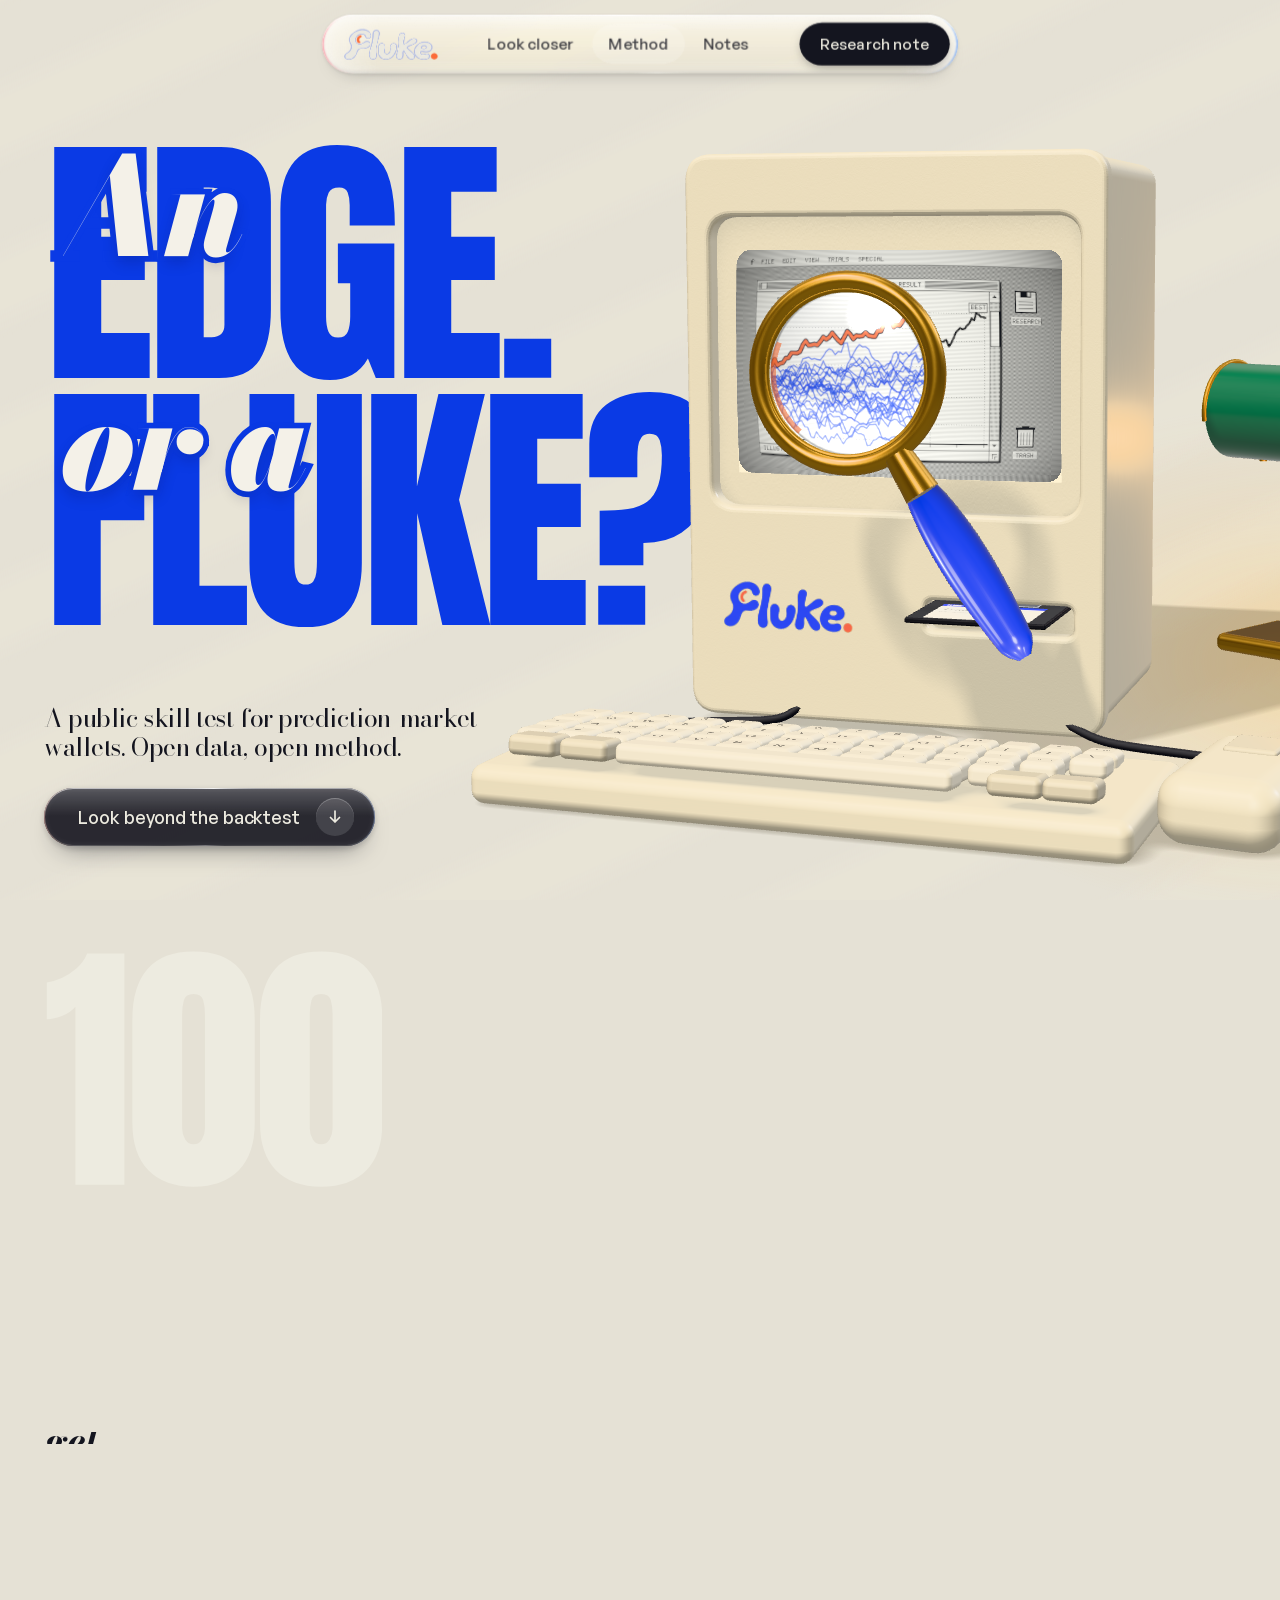
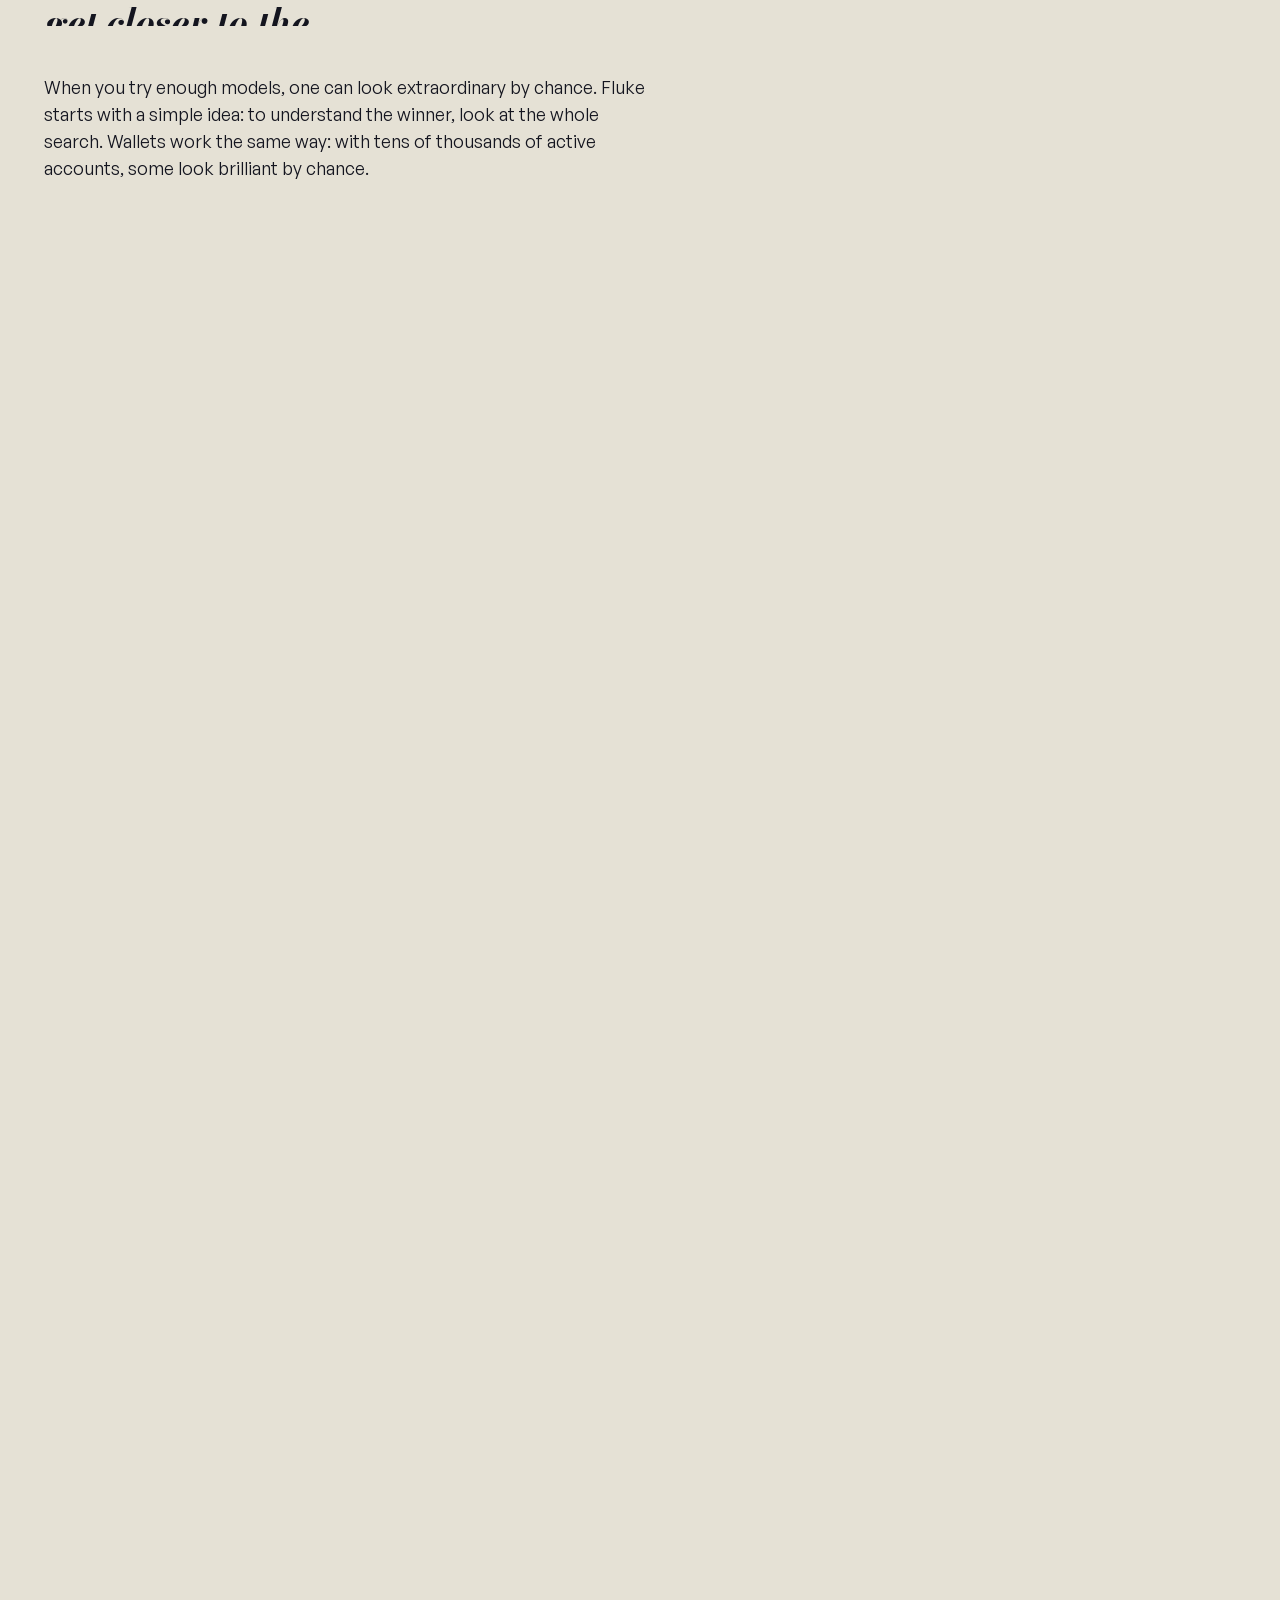
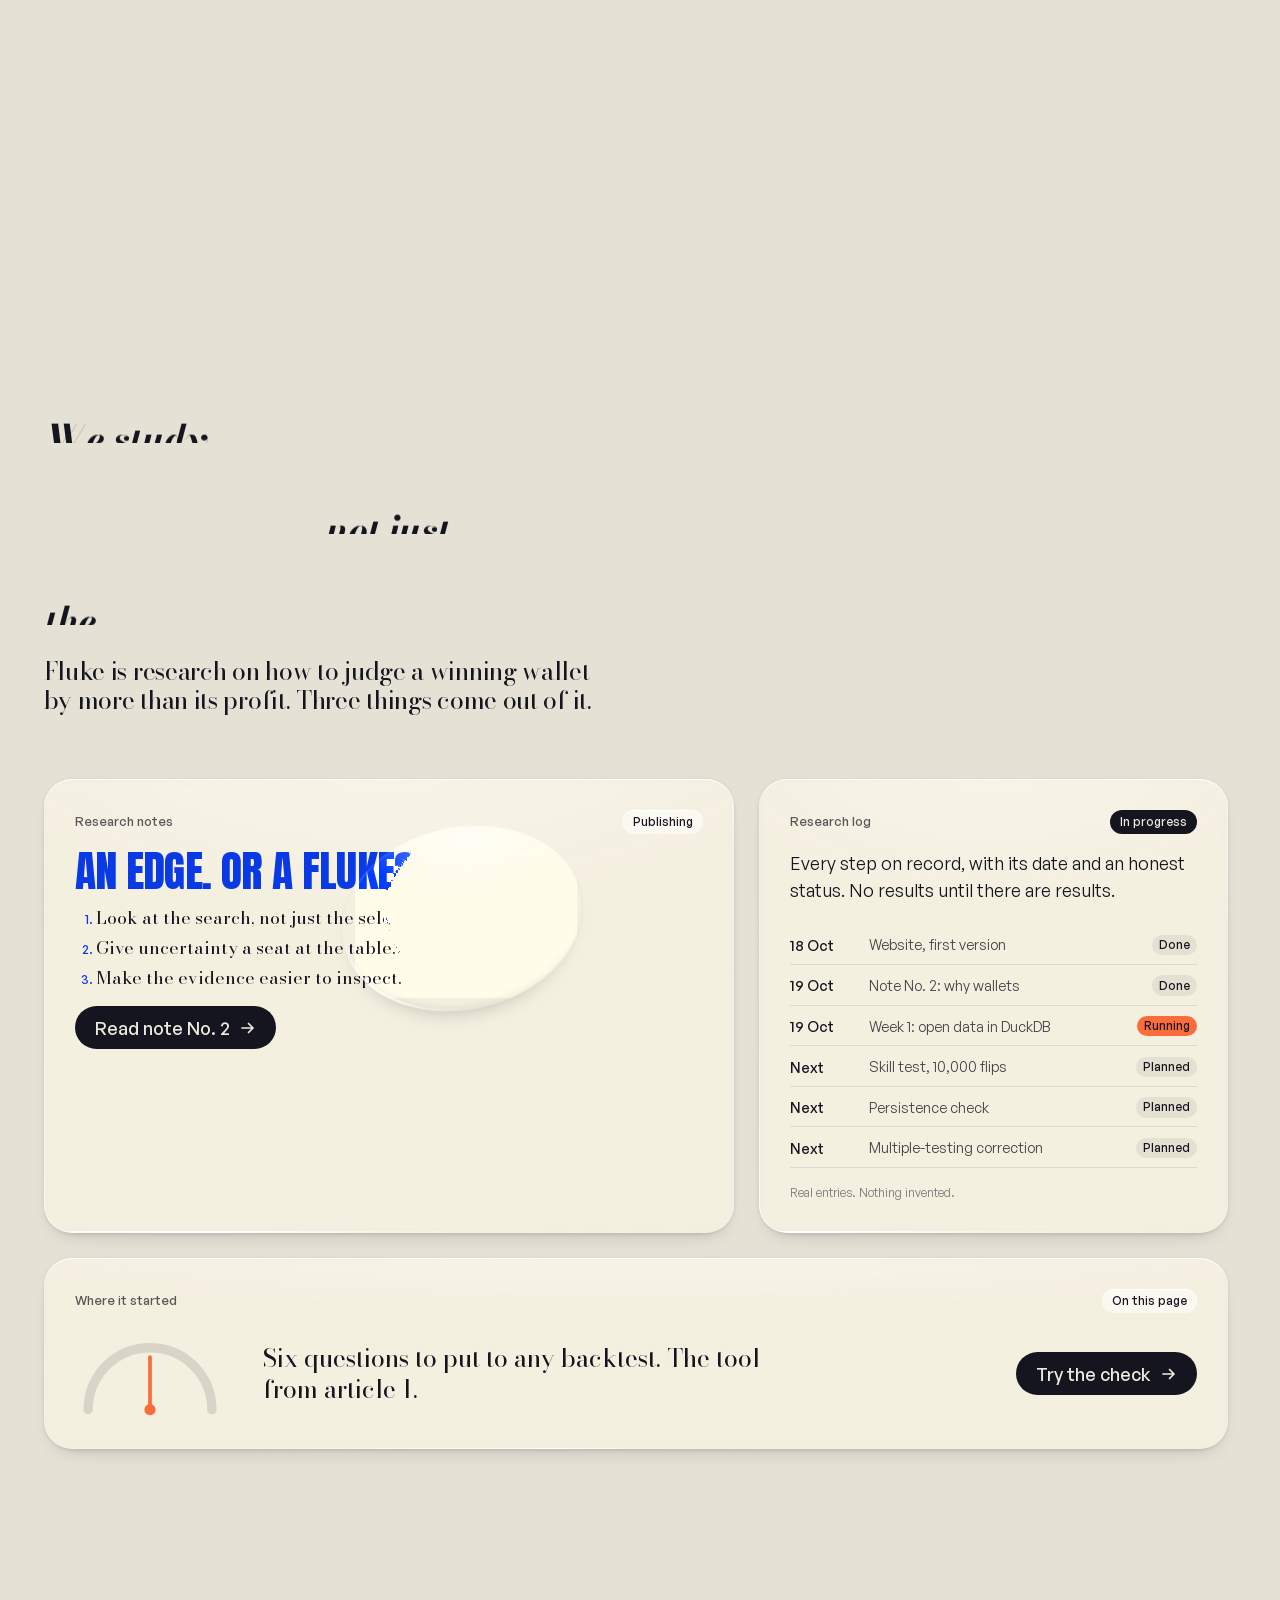
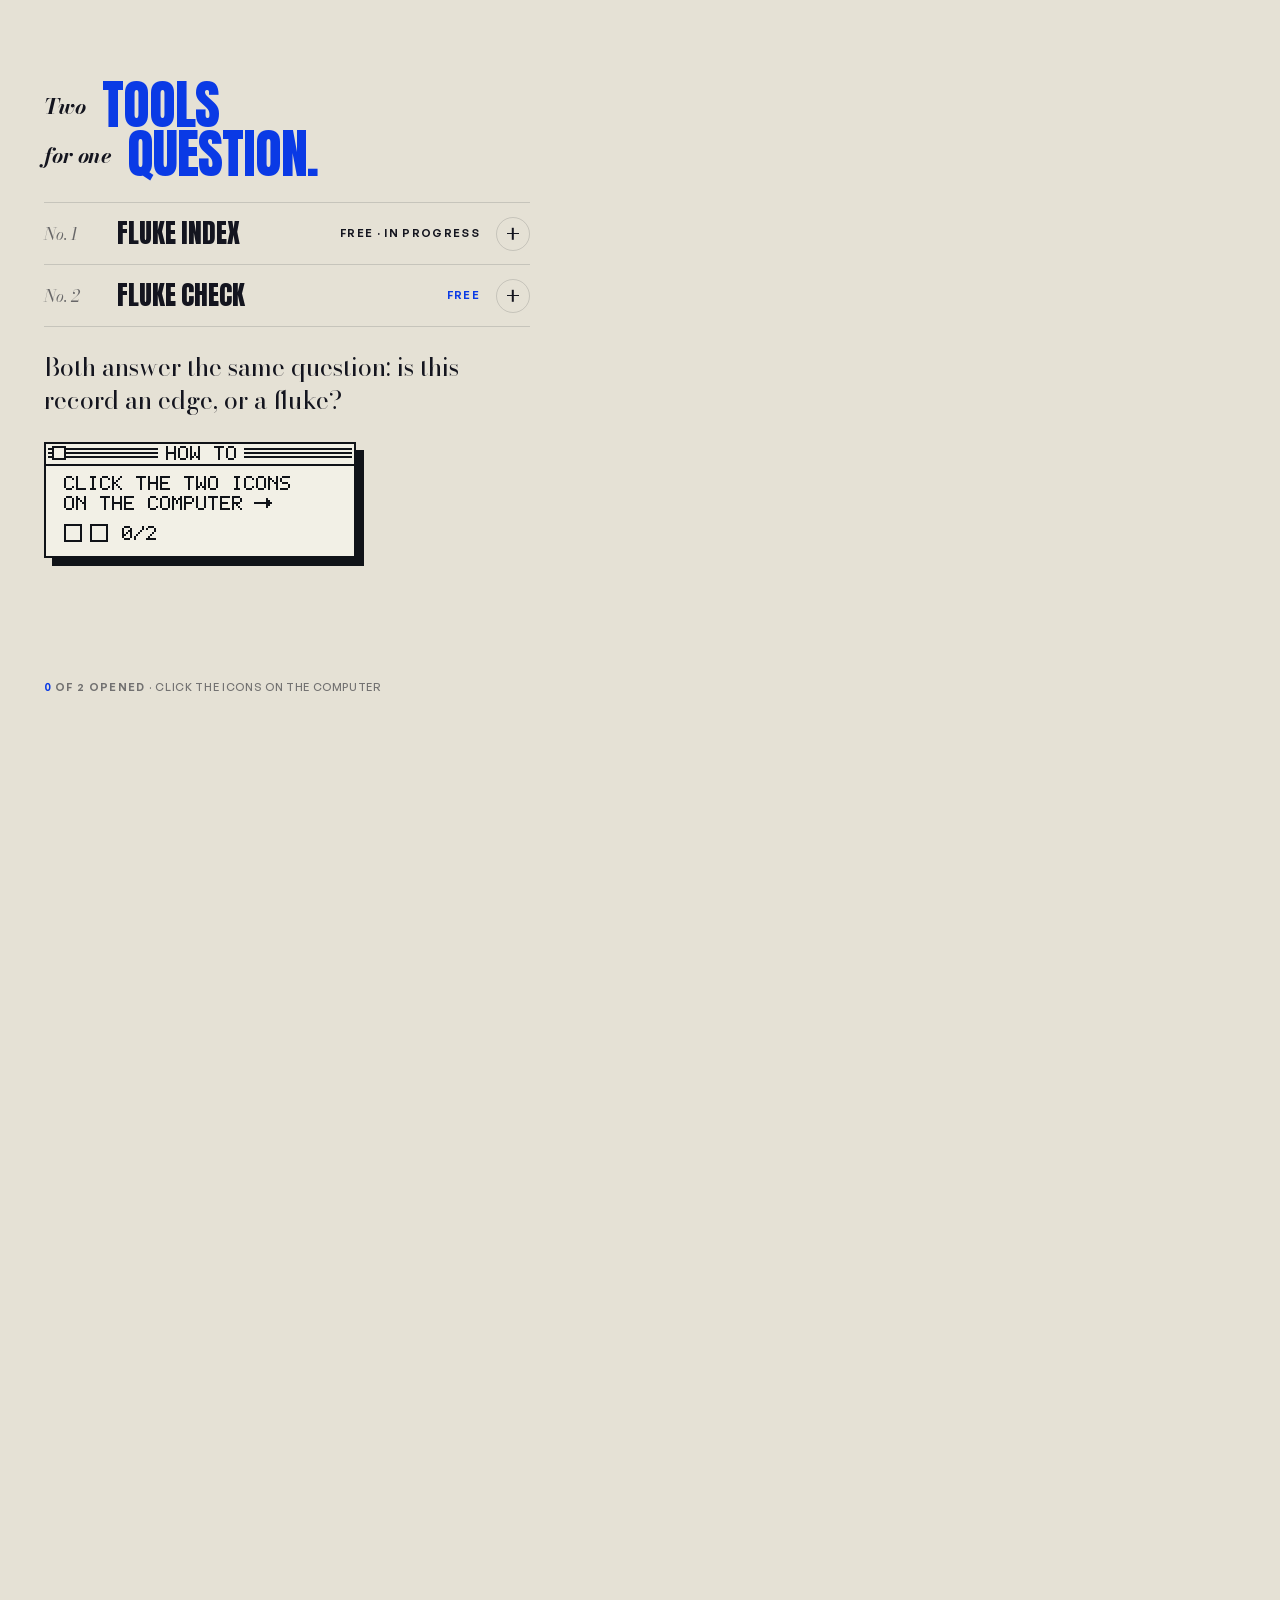
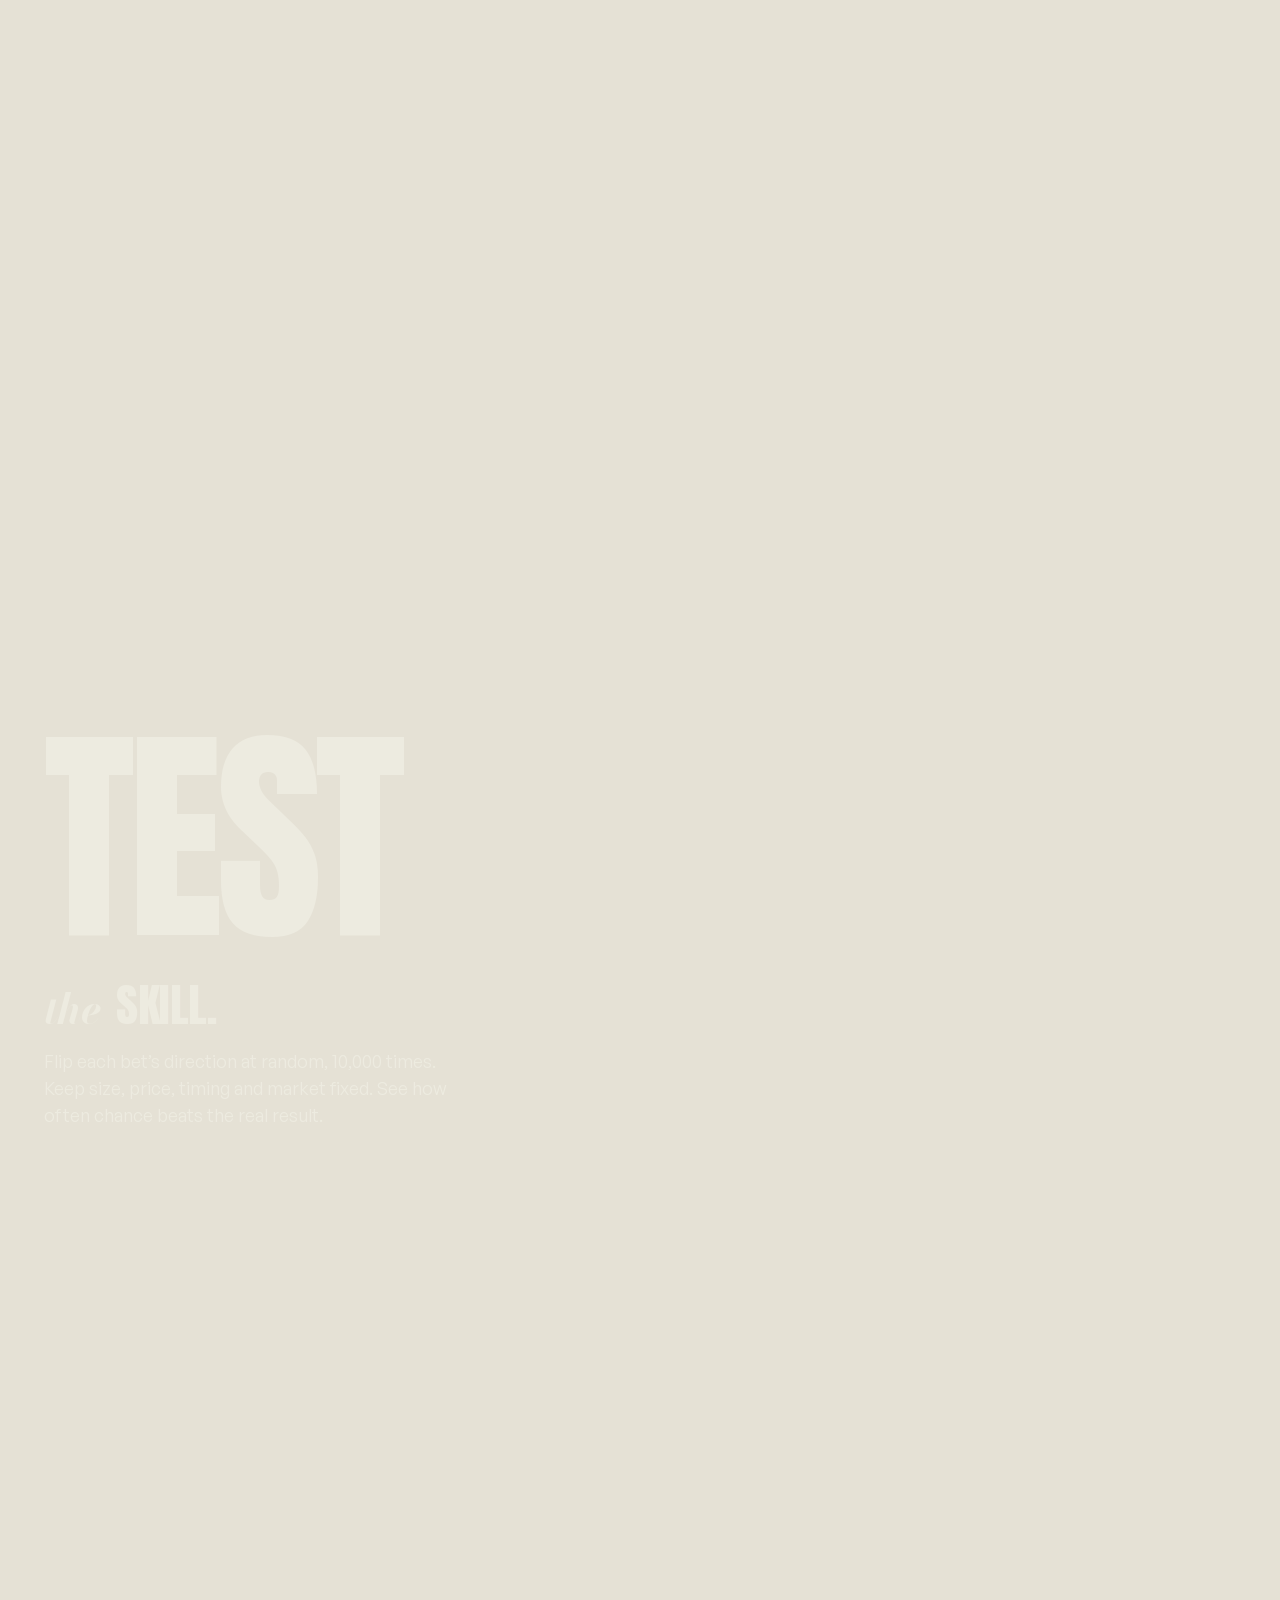
==== commit b048ec07: "Fill in the article 1 link, add security.txt and .gitignore Article 1 on Medium: The Best Crypto Tra" ====
--- a/index.html
+++ b/index.html
@@ -396,7 +396,7 @@
         <span class="tline" aria-hidden="true"><span class="accent">Where it</span> <span class="tw">started.</span></span>
       </h2>
       <p class="lede">Before you trust a backtest: six questions. Switch on the ones the result can answer.</p>
-      <p class="body body--light check-why">The tool from article 1, <a href="[[ARTICLE_1]]" target="_blank" rel="noopener">The Best Crypto Trading AI Might Just Be the Luckiest</a>. Every question a result can answer moves the needle away from luck. A result that answers none of them is most likely a fluke.</p>
+      <p class="body body--light check-why">The tool from article 1, <a href="https://medium.com/@gervandre09/the-best-crypto-trading-ai-might-just-be-the-luckiest-d445074b3960" target="_blank" rel="noopener">The Best Crypto Trading AI Might Just Be the Luckiest</a>. Every question a result can answer moves the needle away from luck. A result that answers none of them is most likely a fluke.</p>
     </div>
     <div class="check-body">
       <ul class="check-list" id="check-list">
@@ -448,7 +448,7 @@
       <details class="qa"><summary><span>What is a prediction market?</span><i aria-hidden="true"></i></summary><div class="qa-a"><p>A market where people trade on the outcome of future events, like an election or a match. On Polymarket every trade is recorded on a public blockchain, which is what makes a public test possible.</p></div></details>
       <details class="qa"><summary><span>What is the Deflated Sharpe Ratio?</span><i aria-hidden="true"></i></summary><div class="qa-a"><p>A published method for judging a result in light of the search that produced it: it adjusts a performance measure for the number of trials and the shape of returns. It is the tool behind article 1 and the Fluke Check. Its cousin, the Probability of Backtest Overfitting, estimates how often the best choice on past data falls behind on new data.</p></div></details>
       <details class="qa"><summary><span>Where does the data come from?</span><i aria-hidden="true"></i></summary><div class="qa-a"><p>Public on-chain data: Polymarket trades recorded on Polygon, read through the open dataset SII-WANGZJ/Polymarket_data on Hugging Face. Nothing private, and no guesses about who is behind a wallet.</p></div></details>
-      <details class="qa"><summary><span>Who is behind it?</span><i aria-hidden="true"></i></summary><div class="qa-a"><p>An independent, student-led research project, early-stage. The thinking is in the open: start with <a href="[[ARTICLE_1]]" target="_blank" rel="noopener">article 1 on Medium</a> and the research note on this page. Article 2 is in progress.</p></div></details>
+      <details class="qa"><summary><span>Who is behind it?</span><i aria-hidden="true"></i></summary><div class="qa-a"><p>An independent, student-led research project, early-stage. The thinking is in the open: start with <a href="https://medium.com/@gervandre09/the-best-crypto-trading-ai-might-just-be-the-luckiest-d445074b3960" target="_blank" rel="noopener">article 1 on Medium</a> and the research note on this page. Article 2 is in progress.</p></div></details>
     </div>
   </section>
 
@@ -466,7 +466,7 @@
               <span class="btn-label"><span class="btn-roll" data-text="Read the research note">Read the research note</span></span>
               <span class="btn-icon" aria-hidden="true"><svg viewBox="0 0 16 16" width="16" height="16"><path d="M2 8h11M8.5 3.5 13 8l-4.5 4.5" fill="none" stroke="currentColor" stroke-width="1.7" stroke-linecap="round" stroke-linejoin="round"/></svg><svg viewBox="0 0 16 16" width="16" height="16"><path d="M2 8h11M8.5 3.5 13 8l-4.5 4.5" fill="none" stroke="currentColor" stroke-width="1.7" stroke-linecap="round" stroke-linejoin="round"/></svg></span>
             </a></span>
-            <span class="btn-wrap"><a class="btn btn--liquid" href="[[ARTICLE_1]]" target="_blank" rel="noopener" data-magnetic>
+            <span class="btn-wrap"><a class="btn btn--liquid" href="https://medium.com/@gervandre09/the-best-crypto-trading-ai-might-just-be-the-luckiest-d445074b3960" target="_blank" rel="noopener" data-magnetic>
               <span class="btn-blob" aria-hidden="true"></span>
               <span class="btn-label"><span class="btn-roll" data-text="Read article 1 on Medium">Read article 1 on Medium</span></span>
               <span class="btn-icon" aria-hidden="true"><svg viewBox="0 0 16 16" width="16" height="16"><path d="M2 8h11M8.5 3.5 13 8l-4.5 4.5" fill="none" stroke="currentColor" stroke-width="1.7" stroke-linecap="round" stroke-linejoin="round"/></svg><svg viewBox="0 0 16 16" width="16" height="16"><path d="M2 8h11M8.5 3.5 13 8l-4.5 4.5" fill="none" stroke="currentColor" stroke-width="1.7" stroke-linecap="round" stroke-linejoin="round"/></svg></span>
@@ -486,7 +486,7 @@
       </div>
       <nav class="foot-cols" aria-label="Footer">
         <div><h3>Explore</h3><ul><li><a href="#idea">The idea</a></li><li><a href="#winner">One winner</a></li><li><a href="#what">What we do</a></li><li><a href="#method">Method</a></li><li><a href="#how">How the test works</a></li><li><a href="#check">Where it started</a></li></ul></div>
-        <div><h3>Research</h3><ul><li><a href="#note" data-open-note>Research note</a></li><li><a href="#research">What research says</a></li><li><a href="#limits">Data and limits</a></li><li><a href="[[ARTICLE_1]]" target="_blank" rel="noopener">Article 1 on Medium</a></li><li><a href="#notes">Field notes</a></li><li><a href="#faq">Questions</a></li></ul></div>
+        <div><h3>Research</h3><ul><li><a href="#note" data-open-note>Research note</a></li><li><a href="#research">What research says</a></li><li><a href="#limits">Data and limits</a></li><li><a href="https://medium.com/@gervandre09/the-best-crypto-trading-ai-might-just-be-the-luckiest-d445074b3960" target="_blank" rel="noopener">Article 1 on Medium</a></li><li><a href="#notes">Field notes</a></li><li><a href="#faq">Questions</a></li></ul></div>
         <div><h3>Small print</h3><ul><li>Not investment advice.</li><li>Never trades or holds funds.</li><li>All charts are illustrative.</li><li>No cookies, no ad tracking.</li><li><a href="privacy.html">Privacy</a></li><li><a href="terms.html">Terms</a></li><li><a href="legal-notice.html">Legal notice</a></li></ul></div>
       </nav>
       <div class="foot-bar"><p>© 2026 Fluke · a project of Andrea Celeste Gervasoni · hello@usefluke.it</p><a href="#top" class="foot-top">Back to top</a></div>
@@ -506,7 +506,7 @@
       <p class="small">From bots to wallets: why prediction markets</p>
       <h3 class="sheet-h">AN EDGE. OR A FLUKE?</h3>
       <p class="lede">A winning wallet is the beginning of a question. It shouldn’t be the end of one.</p>
-      <p class="body">Fluke began with AI trading models: how do you judge one by the whole search behind it, and not just by its best backtest? That was article 1, <a href="[[ARTICLE_1]]" target="_blank" rel="noopener">The Best Crypto Trading AI Might Just Be the Luckiest</a>.</p>
+      <p class="body">Fluke began with AI trading models: how do you judge one by the whole search behind it, and not just by its best backtest? That was article 1, <a href="https://medium.com/@gervandre09/the-best-crypto-trading-ai-might-just-be-the-luckiest-d445074b3960" target="_blank" rel="noopener">The Best Crypto Trading AI Might Just Be the Luckiest</a>.</p>
       <h4>Why prediction markets.</h4>
       <p class="body">The same question fits prediction markets, and there the evidence is public. On Polymarket every bet sits on-chain. Some wallets win a lot. Is that skill, luck, or something worth a closer look? As far as we could find, there is no public, reproducible skill test for wallets. That is a gap, not a money decision. Fluke does not trade, hold funds or ask for exchange keys.</p>
       <h4>Look at the search, not just the selection.</h4>
@@ -516,7 +516,7 @@
       <h4>Make the evidence easier to inspect.</h4>
       <p class="body">The ambition is to bring the research process into view: the data, the method, the tests and their limits. So confidence, or suspicion, has a reason behind it.</p>
       <h4>Read on.</h4>
-      <p class="body">Article 1: <a href="[[ARTICLE_1]]" target="_blank" rel="noopener">The Best Crypto Trading AI Might Just Be the Luckiest</a>, on Medium. Article 2, on wallets, is in progress and will be linked here when it is published.</p>
+      <p class="body">Article 1: <a href="https://medium.com/@gervandre09/the-best-crypto-trading-ai-might-just-be-the-luckiest-d445074b3960" target="_blank" rel="noopener">The Best Crypto Trading AI Might Just Be the Luckiest</a>, on Medium. Article 2, on wallets, is in progress and will be linked here when it is published.</p>
       <p class="sheet-sign accent">Look beyond the backtest.</p>
       <p class="small">Note No. 2. Independent, student-led, early-stage research. Never investment advice. The charts on this site are illustrative.</p>
     </div>
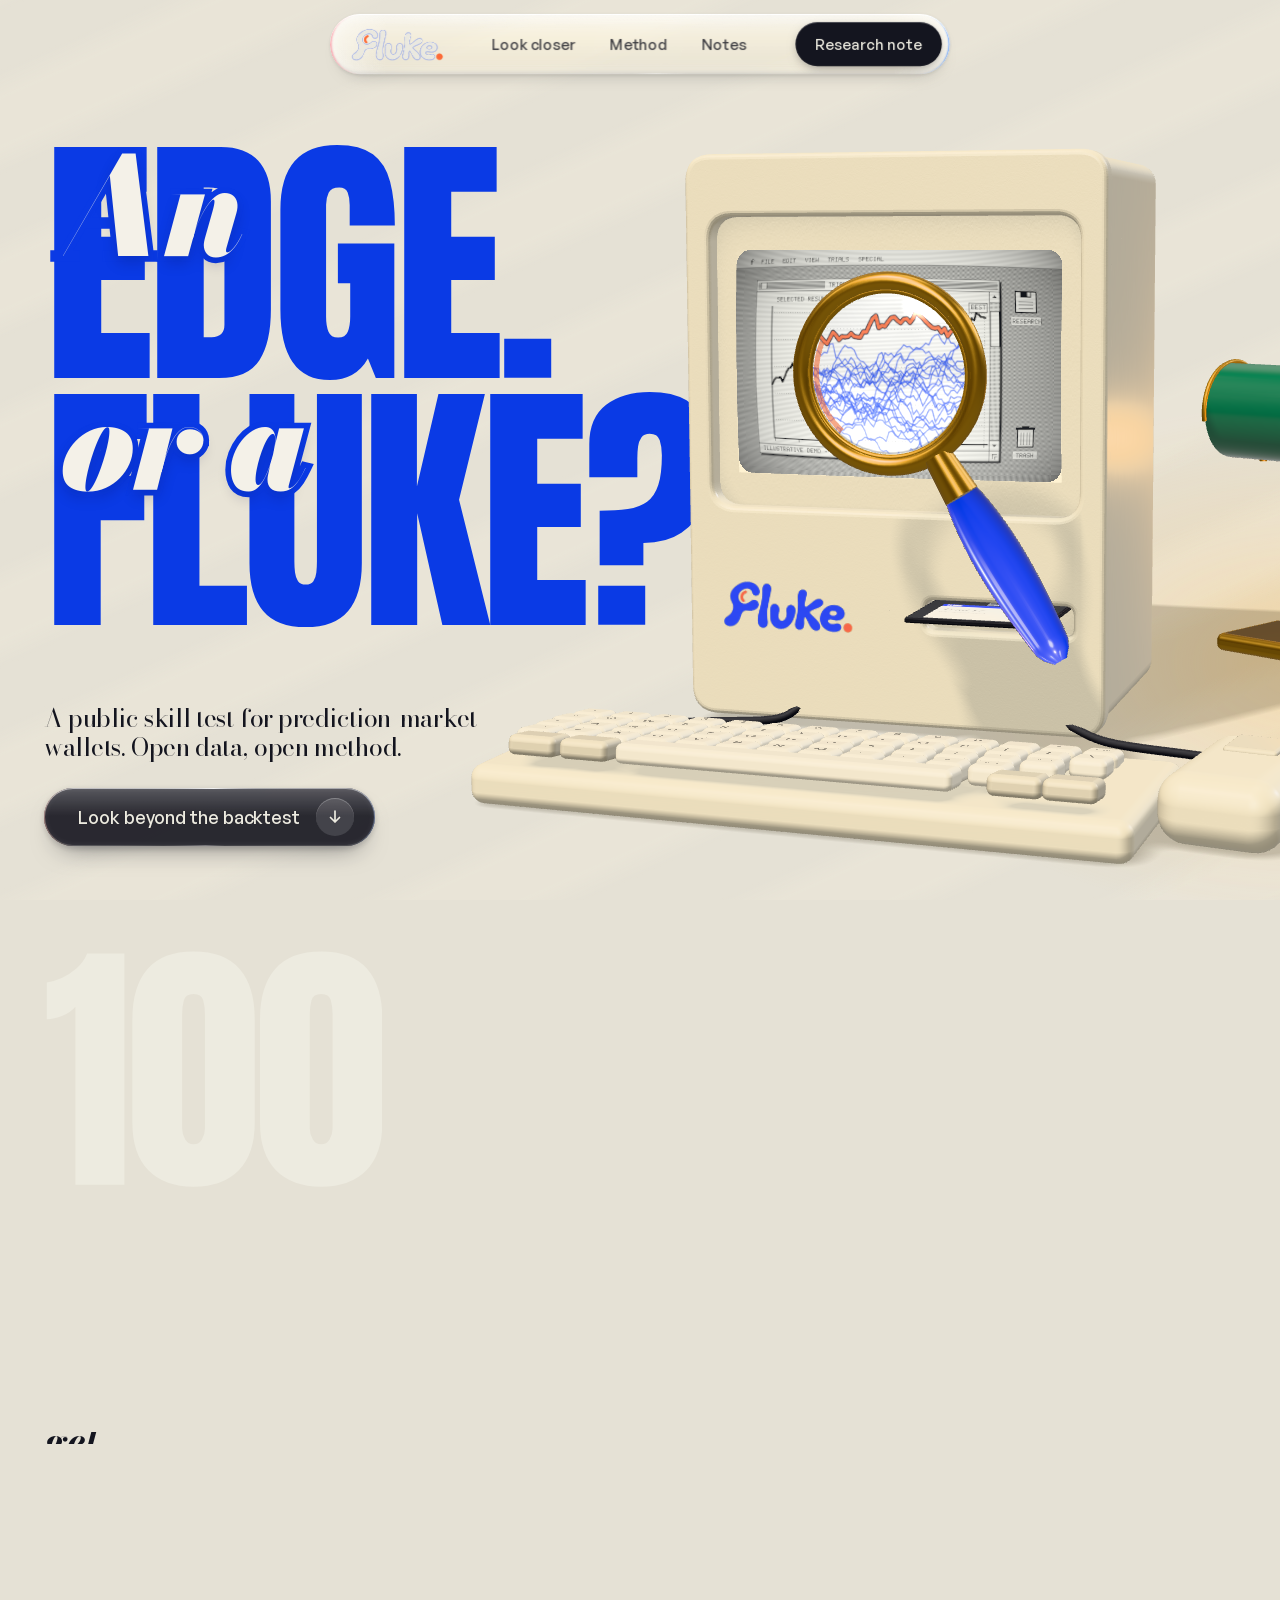
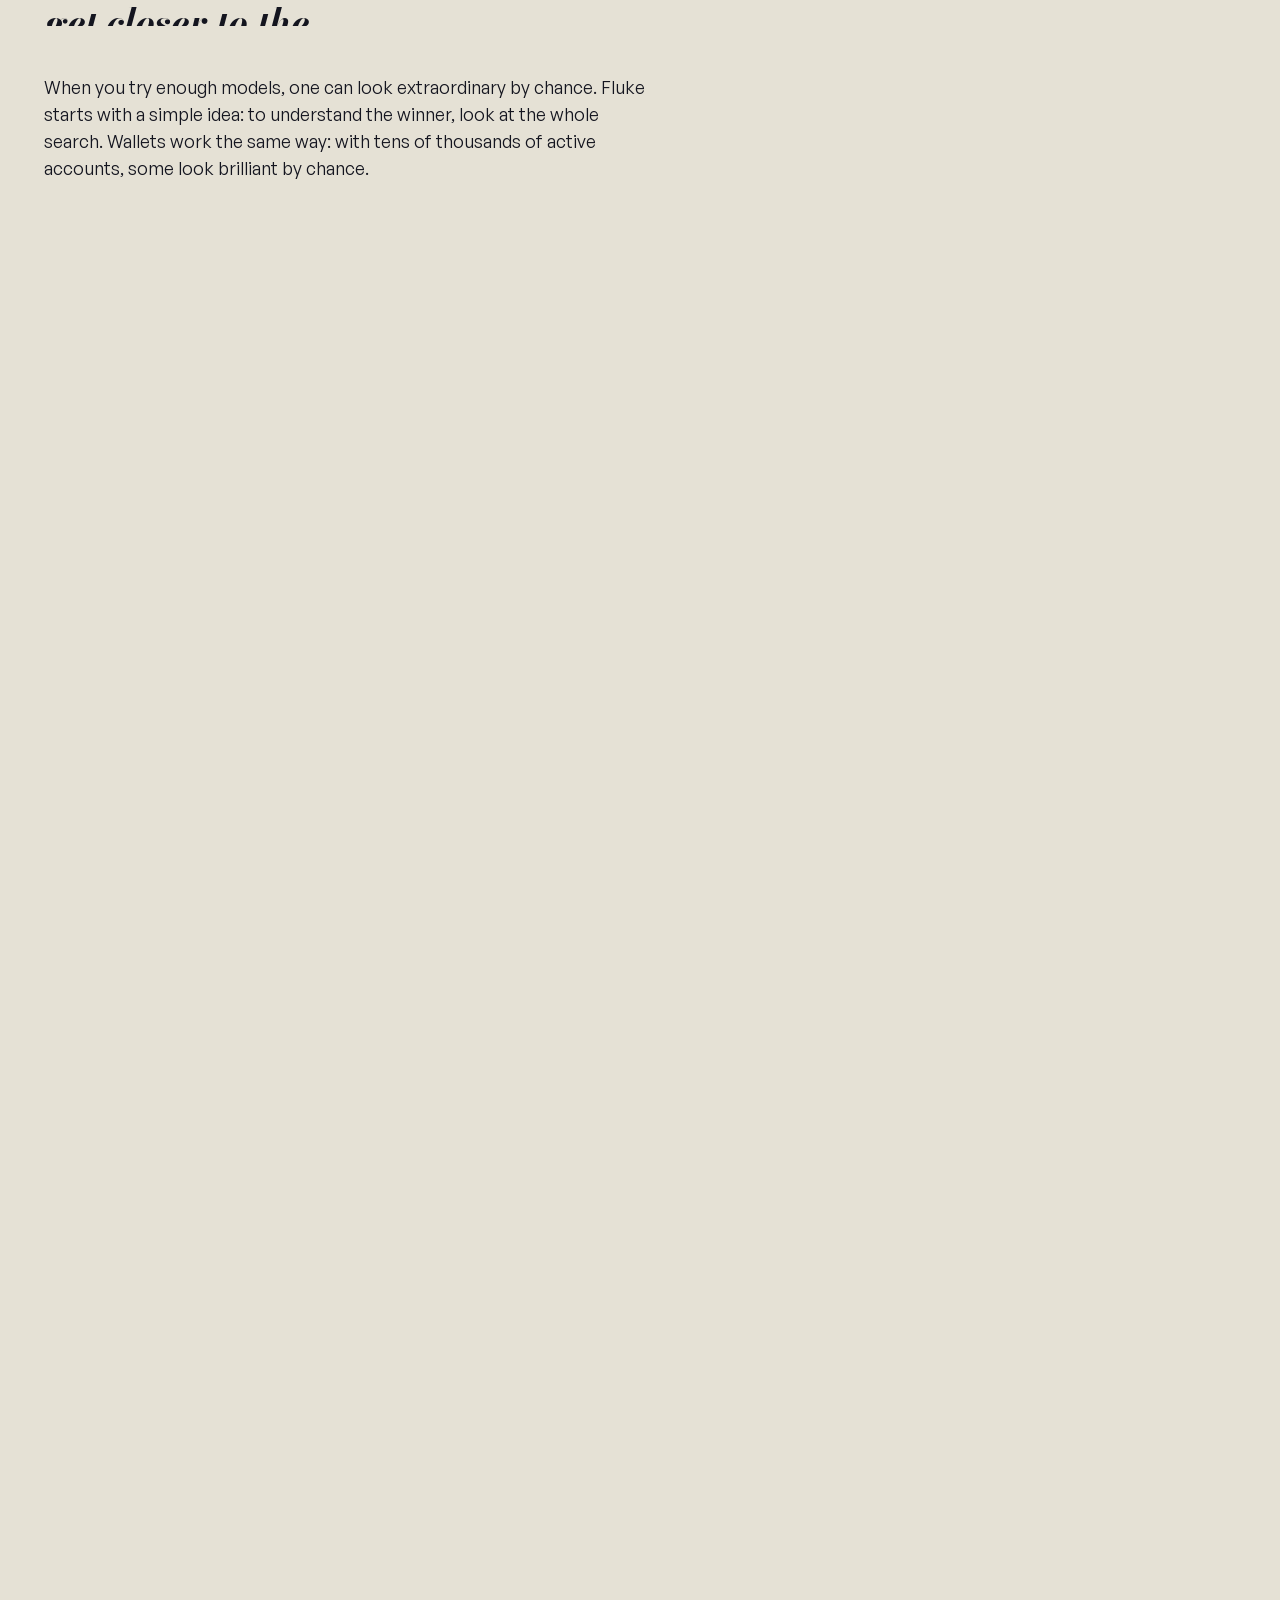
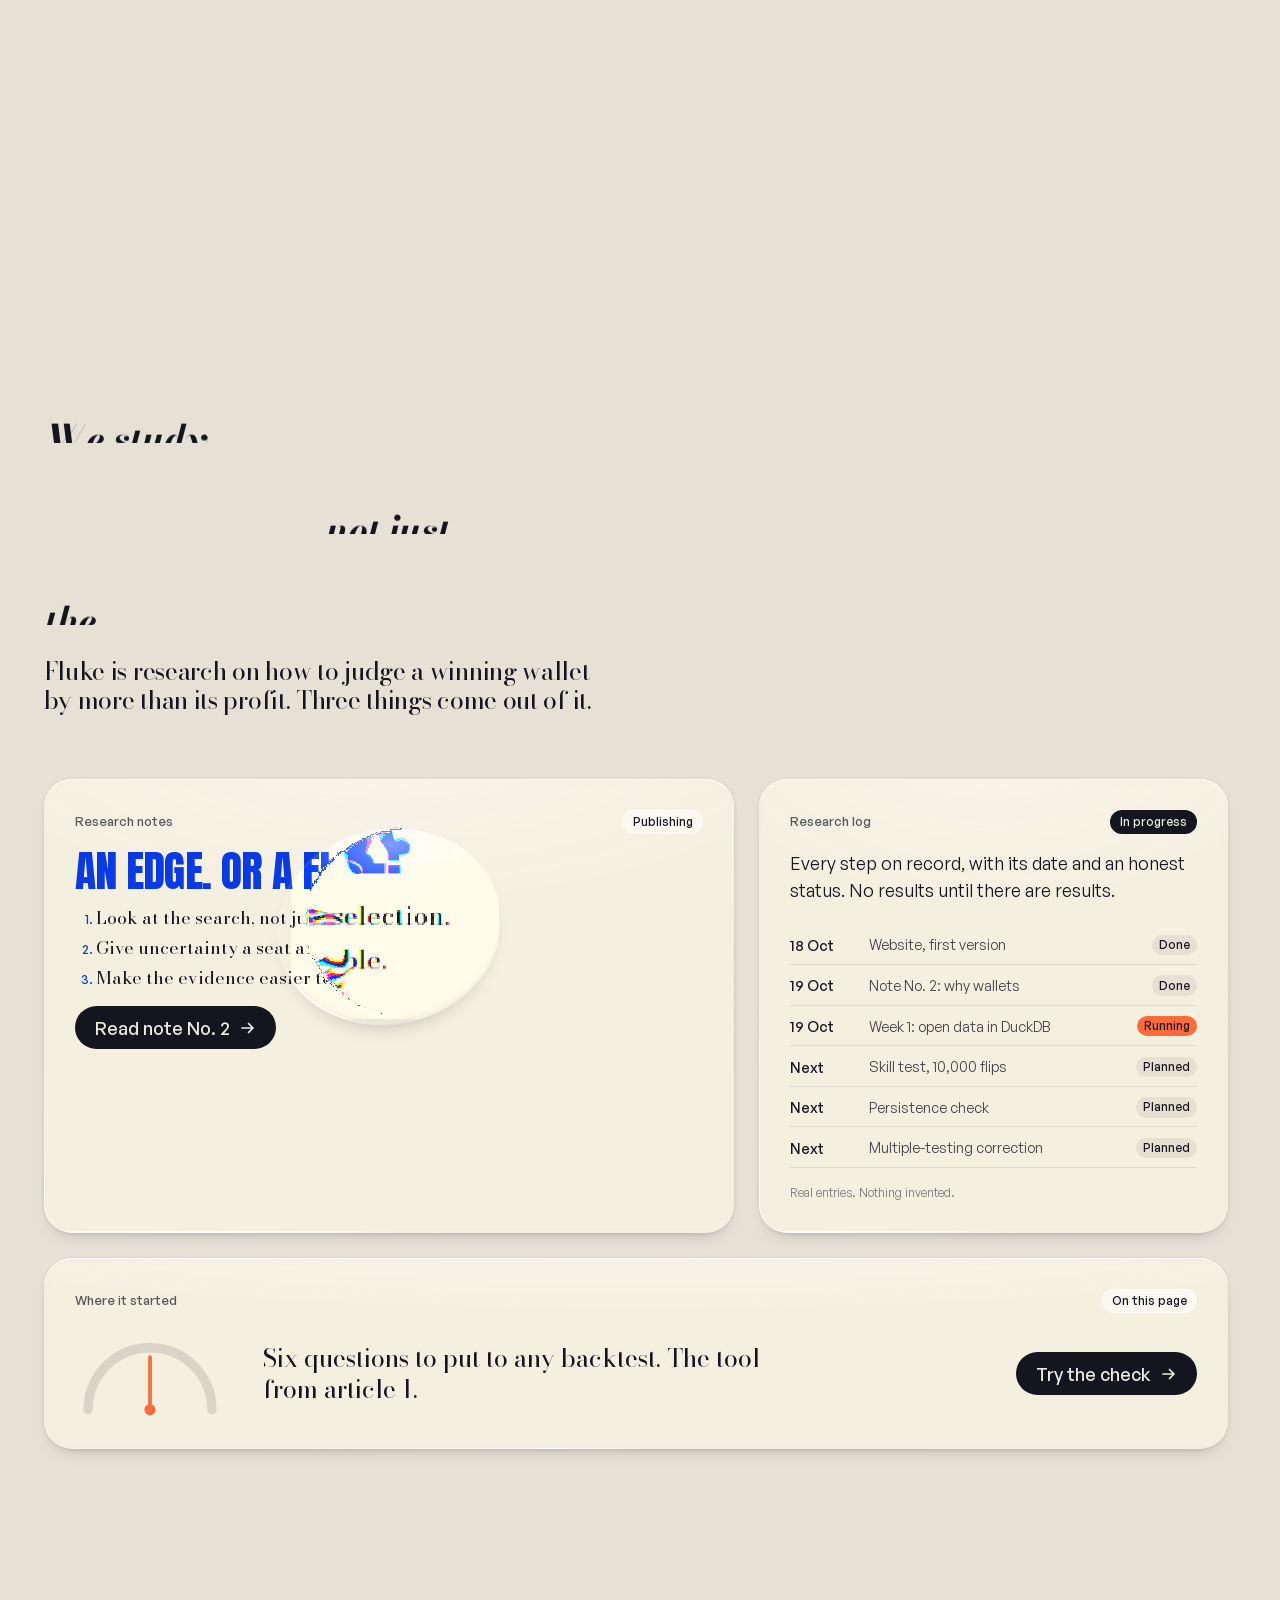
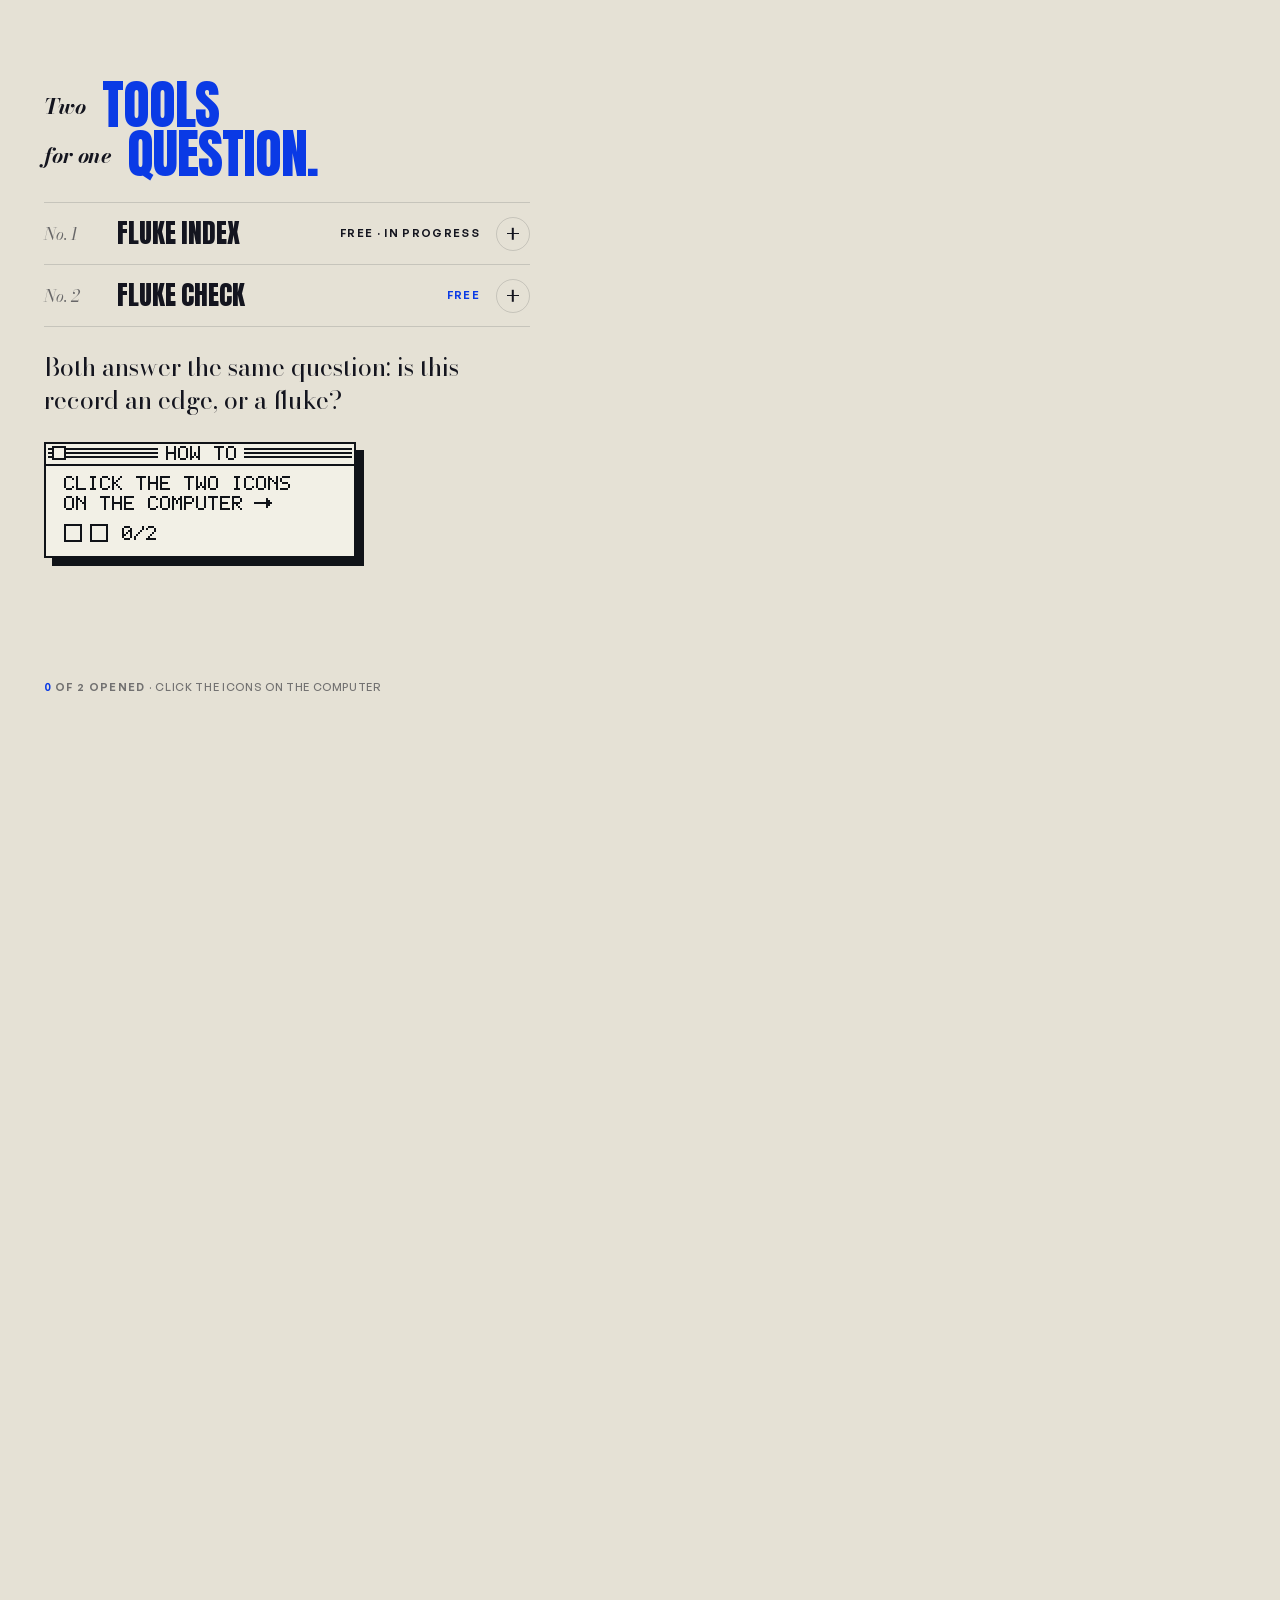
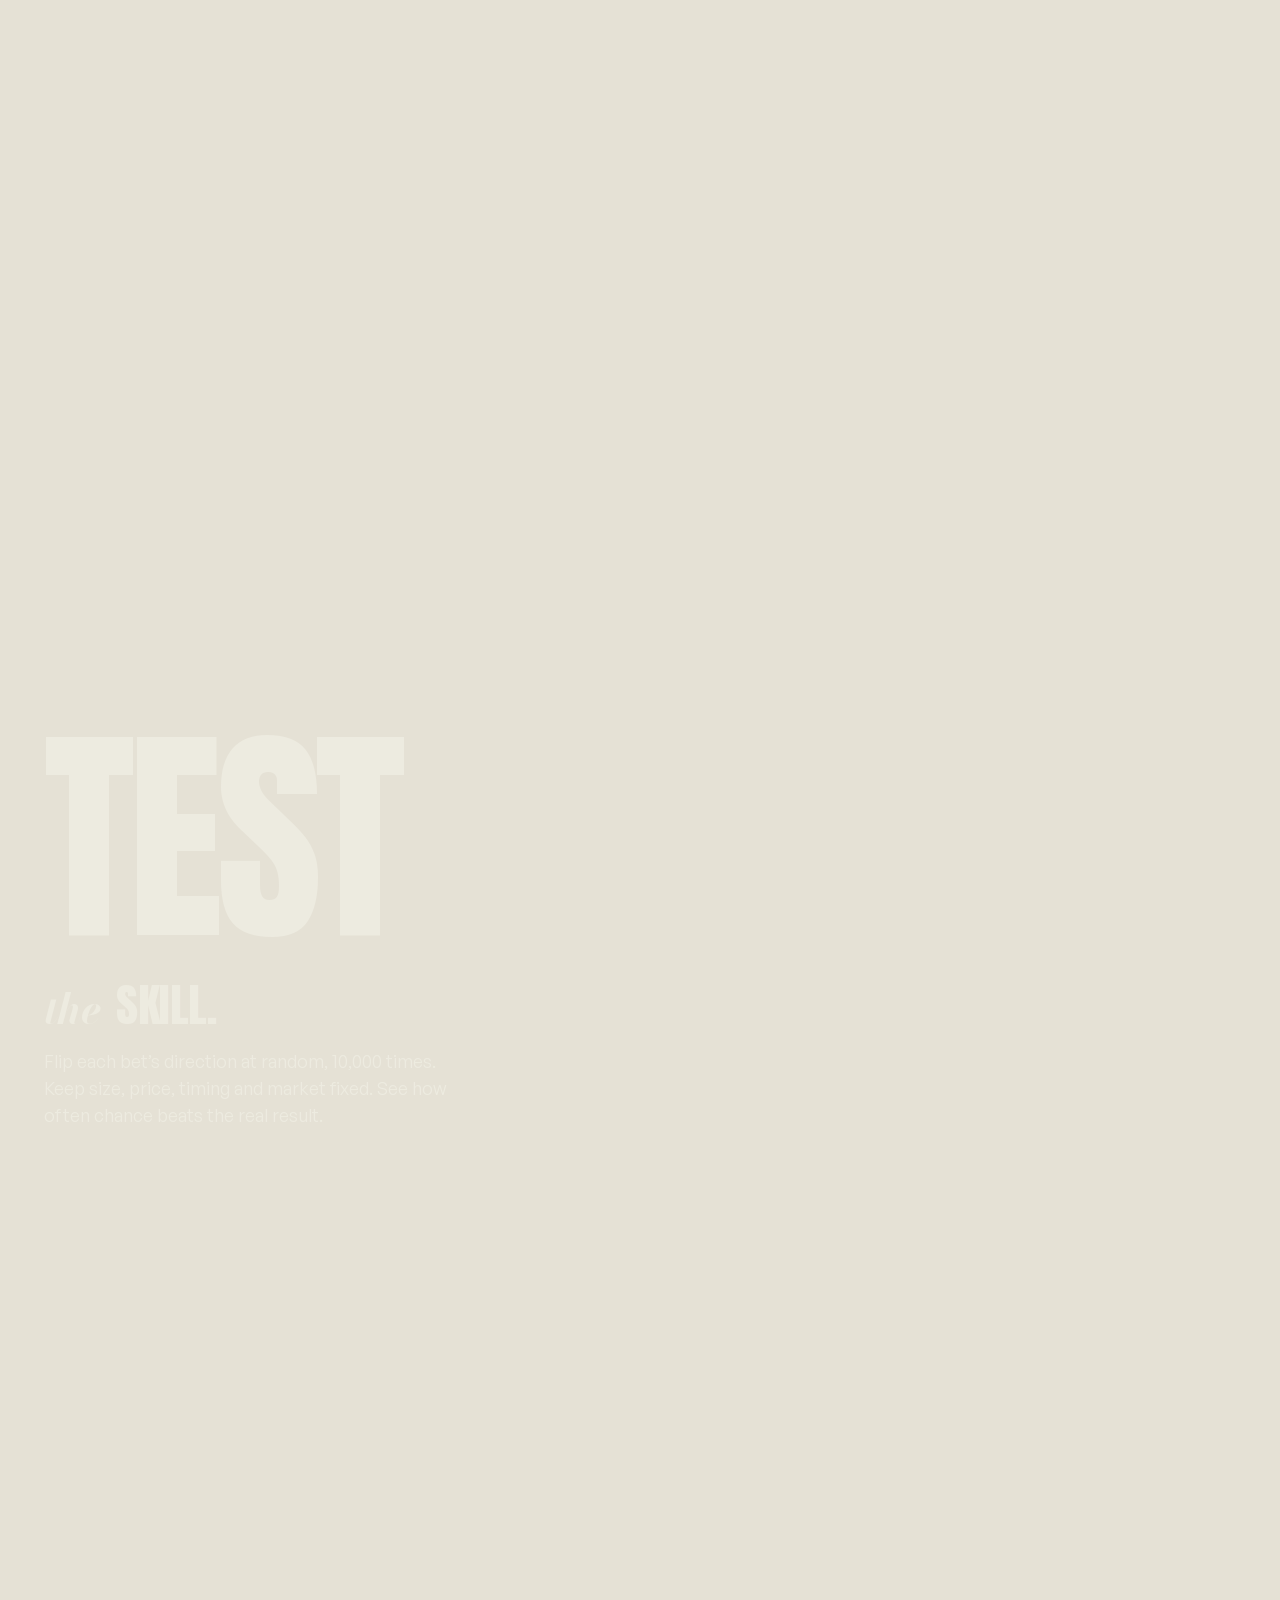
==== commit 8b71f231: "Merge the three research pages into one "How the test works" section How the test works, What resear" ====
--- a/index.html
+++ b/index.html
@@ -62,7 +62,7 @@
         <span class="nav-goo" aria-hidden="true"><i class="goo-a"></i><i class="goo-b"></i></span>
         <ul>
           <li><button class="nav-link" type="button" aria-expanded="false" aria-controls="panel-closer" data-panel="closer" data-spy="idea winner what services">Look closer</button></li>
-          <li><button class="nav-link" type="button" aria-expanded="false" aria-controls="panel-method" data-panel="method" data-spy="method how research limits">Method</button></li>
+          <li><button class="nav-link" type="button" aria-expanded="false" aria-controls="panel-method" data-panel="method" data-spy="method how">Method</button></li>
           <li><button class="nav-link" type="button" aria-expanded="false" aria-controls="panel-notes" data-panel="notes" data-spy="check notes faq end">Notes</button></li>
         </ul>
       </nav>
@@ -80,9 +80,7 @@
       <section class="panel" id="panel-method" aria-label="Method" hidden>
         <ul class="panel-list">
           <li><a href="#method"><b>Three habits</b><span>Test the skill. Check it lasts. Flag, never accuse.</span></a></li>
-          <li><a href="#how"><b>How the test works</b><span>Four steps, from public trades to a corrected result.</span></a></li>
-          <li><a href="#research"><b>What research says</b><span>Three findings, each with its source and status.</span></a></li>
-          <li><a href="#limits"><b>Data and limits</b><span>What we use, and what a test cannot tell.</span></a></li>
+          <li><a href="#how"><b>How the test works</b><span>Four steps, the evidence behind them, and the limits.</span></a></li>
         </ul>
       </section>
       <section class="panel" id="panel-notes" aria-label="Notes" hidden>
@@ -285,106 +283,69 @@
     </div>
   </section>
 
-  <!-- 6 · HOW THE TEST WORKS: four steps on the panes of "what we do" -->
+  <!-- 6 · HOW THE TEST WORKS: one page, one board: the four steps, the three findings behind them, the data and its limits -->
   <section class="how" id="how">
     <div class="what-head">
       <h2 class="title" aria-label="How the test works.">
         <span class="tline" aria-hidden="true"><span class="tw">How</span> <span class="accent">the</span> <span class="tw">test</span></span>
         <span class="tline" aria-hidden="true"><span class="tw">works.</span></span>
       </h2>
-      <p class="lede">Four steps, from public trades to a result you can check.</p>
-    </div>
-    <div class="glassboard glassboard--grid">
-      <article class="pane lg">
-        <header><span class="pane-kicker">Step 1 of 4</span><span class="pane-tag">Illustrative chart</span></header>
+      <p class="lede">Four steps, three findings behind them, and the limits. All charts are illustrative.</p>
+    </div>
+    <div class="glassboard glassboard--mix">
+      <article class="pane lg span3">
+        <header><span class="pane-kicker">Step 1 of 4</span></header>
         <h3>Data.</h3>
-        <p>We collect every public trade a wallet made: the market, the side, the size, the price and the time.</p>
+        <p>Every public trade a wallet made: market, side, size, price, time.</p>
         <svg class="pane-chart" viewBox="0 0 100 40" preserveAspectRatio="none" aria-hidden="true"><path class="c-ink" d="M1.2 40V12.6M3.4 40V30.8M5.8 40V5.3M7.7 40V21.8M10.1 40V31.7M11.9 40V5.2M14.3 40V28.8M16.5 40V12.1M18.5 40V20.9M21.1 40V21.5M22.6 40V27.2M25.4 40V19M26.9 40V29.8M29.1 40V19.4M31.2 40V18.3M33.8 40V17.9M35.6 40V18.4M37.6 40V9.4M39.9 40V6.4M42.5 40V19M44.4 40V31.4M46.7 40V21M48.7 40V15.1M50.9 40V22.3M53.3 40V21.5M55 40V29.4M57.1 40V21M59.6 40V13.7M61.8 40V30.8M63.7 40V30M65.7 40V27.8M67.7 40V24.2M69.9 40V6.6M72.5 40V31.3M74.3 40V9.6M76.3 40V19.8M79.1 40V27.6M80.9 40V31.5M82.8 40V7.9M85.1 40V29.8M87.8 40V14.2M89.7 40V29.5M91.7 40V27.1M93.6 40V27.6M96.2 40V11.9M98 40V15"/></svg>
       </article>
-      <article class="pane lg">
-        <header><span class="pane-kicker">Step 2 of 4</span><span class="pane-tag">Illustrative chart</span></header>
+      <article class="pane lg span3">
+        <header><span class="pane-kicker">Step 2 of 4</span></header>
         <h3>Skill test.</h3>
-        <p>We flip the direction of each bet at random, 10,000 times, and count how often chance beats the real result.</p>
+        <p>Flip each bet’s direction at random, 10,000 times. Count how often chance wins.</p>
         <svg class="pane-chart" viewBox="0 0 100 40" preserveAspectRatio="none" aria-hidden="true"><rect class="c-bar" x="1" y="39.3" width="2.6" height="0.7"/><rect class="c-bar" x="4.4" y="38.6" width="2.6" height="1.4"/><rect class="c-bar" x="7.8" y="37.4" width="2.6" height="2.6"/><rect class="c-bar" x="11.2" y="35.4" width="2.6" height="4.6"/><rect class="c-bar" x="14.6" y="32.5" width="2.6" height="7.5"/><rect class="c-bar" x="18" y="28.6" width="2.6" height="11.4"/><rect class="c-bar" x="21.4" y="23.8" width="2.6" height="16.2"/><rect class="c-bar" x="24.8" y="18.3" width="2.6" height="21.7"/><rect class="c-bar" x="28.2" y="12.8" width="2.6" height="27.2"/><rect class="c-bar" x="31.6" y="8.1" width="2.6" height="31.9"/><rect class="c-bar" x="35" y="5" width="2.6" height="35"/><rect class="c-bar" x="38.4" y="4" width="2.6" height="36"/><rect class="c-bar" x="41.8" y="5.4" width="2.6" height="34.6"/><rect class="c-bar" x="45.2" y="8.8" width="2.6" height="31.2"/><rect class="c-bar" x="48.6" y="13.6" width="2.6" height="26.4"/><rect class="c-bar" x="52" y="19.2" width="2.6" height="20.8"/><rect class="c-bar" x="55.4" y="24.6" width="2.6" height="15.4"/><rect class="c-bar" x="58.8" y="29.3" width="2.6" height="10.7"/><rect class="c-bar" x="62.2" y="33.1" width="2.6" height="6.9"/><rect class="c-bar" x="65.6" y="35.8" width="2.6" height="4.2"/><rect class="c-bar" x="69" y="37.6" width="2.6" height="2.4"/><rect class="c-bar" x="72.4" y="38.7" width="2.6" height="1.3"/><rect class="c-bar" x="75.8" y="39.4" width="2.6" height="0.6"/><path class="c-sig" d="M90 2V40"/></svg>
       </article>
-      <article class="pane lg">
-        <header><span class="pane-kicker">Step 3 of 4</span><span class="pane-tag">Illustrative chart</span></header>
-        <h3>Persistence check.</h3>
-        <p>A wallet that passes must pass again on events it has not seen, or it does not count.</p>
+      <article class="pane lg span3">
+        <header><span class="pane-kicker">Step 3 of 4</span></header>
+        <h3>Persistence.</h3>
+        <p>A wallet that passes must pass again on events it has not seen.</p>
         <svg class="pane-chart" viewBox="0 -3 100 42" preserveAspectRatio="none" aria-hidden="true"><path class="c-rule" d="M56 -3V39"/><path class="c-ink" d="M0 34.1L2 34.4L4 33L6 32.9L8 31.2L10 30.9L12 31.1L14 30.5L16 31.2L18 29.9L20 30.2L22 30.4L24 30.4L26 28.5L28 27.9L30 26.8L32 27.5L34 26.3L36 26.6L38 26.8L40 25.5L42 23.6L44 24L46 22.6L48 21.4L50 19.8L52 19.2L54 20.2L56 19.8L58 18.9L60 20.3L62 20.1L64 20.2L66 22L68 21.6L70 21.7L72 21.2L74 22.6L76 23.7L78 25.2L80 25.6L82 26.8L84 27.6L86 26.9L88 27.7L90 28.3L92 28.1L94 29.3L96 30L98 28.9L100 30.5"/><path class="c-sig" d="M0 33.3L2 31.4L4 31.5L6 30.9L8 29.3L10 29.8L12 30.4L14 30.8L16 28.9L18 27.5L20 28.2L22 28L24 27.5L26 27.5L28 26.8L30 24.9L32 23.3L34 21.6L36 20.8L38 20.3L40 21.3L42 19.4L44 18.3L46 17L48 15.5L50 14.1L52 12.7L54 10.8L56 11.2L58 10.7L60 10.1L62 9.9L64 8.8L66 7.6L68 7.4L70 6.2L72 6.3L74 5.6L76 5.4L78 5.2L80 4.4L82 2.7L84 1.6L86 1.3L88 -0.7L90 0L92 -1.6L94 -0.9L96 -1.5L98 -1L100 -2.1"/></svg>
       </article>
-      <article class="pane lg">
-        <header><span class="pane-kicker">Step 4 of 4</span><span class="pane-tag">Illustrative chart</span></header>
-        <h3>Multiple-testing correction.</h3>
-        <p>Test tens of thousands of wallets and some pass by luck alone, so the bar goes up for everyone.</p>
+      <article class="pane lg span3">
+        <header><span class="pane-kicker">Step 4 of 4</span></header>
+        <h3>Correction.</h3>
+        <p>Test tens of thousands of wallets and some pass by luck, so the bar goes up for everyone (a multiple-testing correction).</p>
         <svg class="pane-chart" viewBox="0 0 200 40" preserveAspectRatio="xMinYMid meet" aria-hidden="true"><circle class="c-dot" cx="6" cy="7" r="3.4"/><circle class="c-dot" cx="15.9" cy="7" r="3.4"/><circle class="c-dot" cx="25.8" cy="7" r="3.4"/><circle class="c-dot" cx="35.7" cy="7" r="3.4"/><circle class="c-dot" cx="45.6" cy="7" r="3.4"/><circle class="c-dot" cx="55.5" cy="7" r="3.4"/><circle class="c-dot" cx="65.4" cy="7" r="3.4"/><circle class="c-dot c-dot--on" cx="75.3" cy="7" r="3.4"/><circle class="c-dot" cx="85.2" cy="7" r="3.4"/><circle class="c-dot" cx="95.1" cy="7" r="3.4"/><circle class="c-dot" cx="105" cy="7" r="3.4"/><circle class="c-dot" cx="114.9" cy="7" r="3.4"/><circle class="c-dot" cx="124.8" cy="7" r="3.4"/><circle class="c-dot" cx="134.7" cy="7" r="3.4"/><circle class="c-dot" cx="144.6" cy="7" r="3.4"/><circle class="c-dot" cx="154.5" cy="7" r="3.4"/><circle class="c-dot" cx="164.4" cy="7" r="3.4"/><circle class="c-dot" cx="174.3" cy="7" r="3.4"/><circle class="c-dot" cx="184.2" cy="7" r="3.4"/><circle class="c-dot" cx="194.1" cy="7" r="3.4"/><circle class="c-dot" cx="6" cy="20" r="3.4"/><circle class="c-dot" cx="15.9" cy="20" r="3.4"/><circle class="c-dot" cx="25.8" cy="20" r="3.4"/><circle class="c-dot" cx="35.7" cy="20" r="3.4"/><circle class="c-dot" cx="45.6" cy="20" r="3.4"/><circle class="c-dot" cx="55.5" cy="20" r="3.4"/><circle class="c-dot" cx="65.4" cy="20" r="3.4"/><circle class="c-dot" cx="75.3" cy="20" r="3.4"/><circle class="c-dot" cx="85.2" cy="20" r="3.4"/><circle class="c-dot" cx="95.1" cy="20" r="3.4"/><circle class="c-dot" cx="105" cy="20" r="3.4"/><circle class="c-dot c-dot--on" cx="114.9" cy="20" r="3.4"/><circle class="c-dot" cx="124.8" cy="20" r="3.4"/><circle class="c-dot" cx="134.7" cy="20" r="3.4"/><circle class="c-dot" cx="144.6" cy="20" r="3.4"/><circle class="c-dot" cx="154.5" cy="20" r="3.4"/><circle class="c-dot" cx="164.4" cy="20" r="3.4"/><circle class="c-dot" cx="174.3" cy="20" r="3.4"/><circle class="c-dot" cx="184.2" cy="20" r="3.4"/><circle class="c-dot" cx="194.1" cy="20" r="3.4"/><circle class="c-dot" cx="6" cy="33" r="3.4"/><circle class="c-dot" cx="15.9" cy="33" r="3.4"/><circle class="c-dot" cx="25.8" cy="33" r="3.4"/><circle class="c-dot" cx="35.7" cy="33" r="3.4"/><circle class="c-dot" cx="45.6" cy="33" r="3.4"/><circle class="c-dot" cx="55.5" cy="33" r="3.4"/><circle class="c-dot" cx="65.4" cy="33" r="3.4"/><circle class="c-dot" cx="75.3" cy="33" r="3.4"/><circle class="c-dot" cx="85.2" cy="33" r="3.4"/><circle class="c-dot" cx="95.1" cy="33" r="3.4"/><circle class="c-dot" cx="105" cy="33" r="3.4"/><circle class="c-dot" cx="114.9" cy="33" r="3.4"/><circle class="c-dot c-dot--on" cx="124.8" cy="33" r="3.4"/><circle class="c-dot" cx="134.7" cy="33" r="3.4"/><circle class="c-dot" cx="144.6" cy="33" r="3.4"/><circle class="c-dot" cx="154.5" cy="33" r="3.4"/><circle class="c-dot" cx="164.4" cy="33" r="3.4"/><circle class="c-dot" cx="174.3" cy="33" r="3.4"/><circle class="c-dot" cx="184.2" cy="33" r="3.4"/><circle class="c-dot" cx="194.1" cy="33" r="3.4"/></svg>
       </article>
-    </div>
-  </section>
-
-  <!-- 7 · WHAT RESEARCH SAYS: every number with its source and its status -->
-  <section class="research" id="research">
-    <div class="what-head">
-      <h2 class="title" aria-label="What research says.">
-        <span class="tline" aria-hidden="true"><span class="accent">What</span> <span class="tw">research</span></span>
-        <span class="tline" aria-hidden="true"><span class="tw">says.</span></span>
-      </h2>
-      <p class="lede">Three findings behind the project. Each number comes with its source and its status.</p>
-    </div>
-    <div class="glassboard glassboard--three">
-      <article class="pane lg">
+
+      <article class="pane lg span4">
         <header><span class="pane-kicker">Polymarket, 1.72 million accounts</span><span class="pane-tag">Reported</span></header>
         <h3>About 3%</h3>
-        <p>About 54,000 of 1.72 million accounts pass a skill test. Only accounts active in at least 10 events were tested.</p>
+        <p>About 54,000 of 1.72 million accounts pass a skill test (only accounts active in at least 10 events).</p>
         <a class="pane-link" href="https://papers.ssrn.com/sol3/papers.cfm?abstract_id=6617059" target="_blank" rel="noopener">Read the study <svg viewBox="0 0 16 16" width="16" height="16" aria-hidden="true"><path d="M2 8h11M8.5 3.5 13 8l-4.5 4.5" fill="none" stroke="currentColor" stroke-width="1.7" stroke-linecap="round" stroke-linejoin="round"/></svg></a>
         <small>Gómez-Cram, Guo, Jensen and Kung (2026), as reported by <a href="https://arxiv.org/abs/2605.02287" target="_blank" rel="noopener">Nechepurenko (2026)</a>. Not re-checked by us.</small>
       </article>
-      <article class="pane lg">
+      <article class="pane lg span4">
         <header><span class="pane-kicker">Bubblemaps, May 2026</span><span class="pane-tag">Reported</span></header>
         <h3>98% wins</h3>
-        <p>Nine linked accounts, about $2.4 million in profit, a 98% win rate. We don’t know if these were insiders. That’s why we test.</p>
+        <p>Nine linked accounts, about $2.4 million, a 98% win rate. We don’t know if these were insiders. That’s why we test.</p>
         <a class="pane-link" href="https://cointelegraph.com/news/bubblemaps-polymarket-cluster-win-military-bets" target="_blank" rel="noopener">Read the report <svg viewBox="0 0 16 16" width="16" height="16" aria-hidden="true"><path d="M2 8h11M8.5 3.5 13 8l-4.5 4.5" fill="none" stroke="currentColor" stroke-width="1.7" stroke-linecap="round" stroke-linejoin="round"/></svg></a>
-        <small>Bubblemaps findings, as reported by Cointelegraph on 19 May 2026. Not re-checked by us.</small>
-      </article>
-      <article class="pane lg">
+        <small>Bubblemaps findings, as reported by Cointelegraph, 19 May 2026. Not re-checked by us.</small>
+      </article>
+      <article class="pane lg span4">
         <header><span class="pane-kicker">Chance, at scale</span><span class="pane-tag pane-tag--dark">Computed by us</span></header>
         <h3>2,500 by luck</h3>
-        <p>Test 50,000 wallets at 5% significance and about 2,500 pass by chance alone, even if none of them has any skill.</p>
+        <p>Test 50,000 wallets at 5% significance and about 2,500 pass by chance alone.</p>
         <a class="pane-link" href="https://doi.org/10.1111/j.2517-6161.1995.tb02031.x" target="_blank" rel="noopener">Read on corrections <svg viewBox="0 0 16 16" width="16" height="16" aria-hidden="true"><path d="M2 8h11M8.5 3.5 13 8l-4.5 4.5" fill="none" stroke="currentColor" stroke-width="1.7" stroke-linecap="round" stroke-linejoin="round"/></svg></a>
-        <small>50,000 × 0.05 = 2,500. The fix for this is a multiple-testing correction, such as Benjamini and Hochberg (1995).</small>
-      </article>
-    </div>
-  </section>
-
-  <!-- 8 · DATA AND LIMITS -->
-  <section class="limits" id="limits">
-    <div class="what-head">
-      <h2 class="title" aria-label="Data and limits.">
-        <span class="tline" aria-hidden="true"><span class="tw">Data</span></span>
-        <span class="tline" aria-hidden="true"><span class="accent">and</span> <span class="tw">limits.</span></span>
-      </h2>
-      <p class="lede">What we use, and what a test like this cannot tell you.</p>
-    </div>
-    <div class="glassboard glassboard--grid">
-      <article class="pane lg">
-        <header><span class="pane-kicker">Data</span><span class="pane-tag">Public</span></header>
-        <h3>Open data.</h3>
-        <ol class="pane-toc">
-          <li>Public on-chain Polymarket trades, recorded on Polygon.</li>
-          <li>The open dataset SII-WANGZJ/Polymarket_data, on Hugging Face.</li>
-          <li>Tools: Python and DuckDB.</li>
-        </ol>
-        <a class="pane-link" href="https://huggingface.co/datasets/SII-WANGZJ/Polymarket_data" target="_blank" rel="noopener">See the dataset <svg viewBox="0 0 16 16" width="16" height="16" aria-hidden="true"><path d="M2 8h11M8.5 3.5 13 8l-4.5 4.5" fill="none" stroke="currentColor" stroke-width="1.7" stroke-linecap="round" stroke-linejoin="round"/></svg></a>
-      </article>
-      <article class="pane lg">
-        <header><span class="pane-kicker">Limits</span><span class="pane-tag pane-tag--dark">Read this first</span></header>
-        <h3>Honest limits.</h3>
-        <ol class="pane-toc">
-          <li>A statistical test is not proof.</li>
-          <li>“Suspicious” never means “insider”.</li>
-          <li>Public data only. What is not on-chain, we cannot see.</li>
-          <li>Our results may differ from the original studies. If they do, we will write up why.</li>
-        </ol>
+        <small>50,000 × 0.05 = 2,500. The fix is a multiple-testing correction (Benjamini and Hochberg, 1995).</small>
+      </article>
+      <article class="pane lg span12" id="limits">
+        <header><span class="pane-kicker">Data and limits</span><span class="pane-tag pane-tag--dark">Read this first</span></header>
+        <div class="pane-cols">
+          <div><h3>Open data.</h3><p>Public on-chain Polymarket trades on Polygon, and the open dataset SII-WANGZJ/Polymarket_data on Hugging Face. Tools: Python and DuckDB.</p>
+            <a class="pane-link" href="https://huggingface.co/datasets/SII-WANGZJ/Polymarket_data" target="_blank" rel="noopener">See the dataset <svg viewBox="0 0 16 16" width="16" height="16" aria-hidden="true"><path d="M2 8h11M8.5 3.5 13 8l-4.5 4.5" fill="none" stroke="currentColor" stroke-width="1.7" stroke-linecap="round" stroke-linejoin="round"/></svg></a></div>
+          <div><h3>Honest limits.</h3><p>A statistical test is not proof. “Suspicious” never means “insider”. Public data only. Our results may differ from the original studies; if they do, we will write up why.</p></div>
+        </div>
       </article>
     </div>
   </section>
@@ -396,7 +357,7 @@
         <span class="tline" aria-hidden="true"><span class="accent">Where it</span> <span class="tw">started.</span></span>
       </h2>
       <p class="lede">Before you trust a backtest: six questions. Switch on the ones the result can answer.</p>
-      <p class="body body--light check-why">The tool from article 1, <a href="https://medium.com/@gervandre09/the-best-crypto-trading-ai-might-just-be-the-luckiest-d445074b3960" target="_blank" rel="noopener">The Best Crypto Trading AI Might Just Be the Luckiest</a>. Every question a result can answer moves the needle away from luck. A result that answers none of them is most likely a fluke.</p>
+      <p class="body body--light check-why">The tool from article 1, <a href="[[ARTICLE_1]]" target="_blank" rel="noopener">The Best Crypto Trading AI Might Just Be the Luckiest</a>. Every question a result can answer moves the needle away from luck. A result that answers none of them is most likely a fluke.</p>
     </div>
     <div class="check-body">
       <ul class="check-list" id="check-list">
@@ -448,7 +409,7 @@
       <details class="qa"><summary><span>What is a prediction market?</span><i aria-hidden="true"></i></summary><div class="qa-a"><p>A market where people trade on the outcome of future events, like an election or a match. On Polymarket every trade is recorded on a public blockchain, which is what makes a public test possible.</p></div></details>
       <details class="qa"><summary><span>What is the Deflated Sharpe Ratio?</span><i aria-hidden="true"></i></summary><div class="qa-a"><p>A published method for judging a result in light of the search that produced it: it adjusts a performance measure for the number of trials and the shape of returns. It is the tool behind article 1 and the Fluke Check. Its cousin, the Probability of Backtest Overfitting, estimates how often the best choice on past data falls behind on new data.</p></div></details>
       <details class="qa"><summary><span>Where does the data come from?</span><i aria-hidden="true"></i></summary><div class="qa-a"><p>Public on-chain data: Polymarket trades recorded on Polygon, read through the open dataset SII-WANGZJ/Polymarket_data on Hugging Face. Nothing private, and no guesses about who is behind a wallet.</p></div></details>
-      <details class="qa"><summary><span>Who is behind it?</span><i aria-hidden="true"></i></summary><div class="qa-a"><p>An independent, student-led research project, early-stage. The thinking is in the open: start with <a href="https://medium.com/@gervandre09/the-best-crypto-trading-ai-might-just-be-the-luckiest-d445074b3960" target="_blank" rel="noopener">article 1 on Medium</a> and the research note on this page. Article 2 is in progress.</p></div></details>
+      <details class="qa"><summary><span>Who is behind it?</span><i aria-hidden="true"></i></summary><div class="qa-a"><p>An independent, student-led research project, early-stage. The thinking is in the open: start with <a href="[[ARTICLE_1]]" target="_blank" rel="noopener">article 1 on Medium</a> and the research note on this page. Article 2 is in progress.</p></div></details>
     </div>
   </section>
 
@@ -466,7 +427,7 @@
               <span class="btn-label"><span class="btn-roll" data-text="Read the research note">Read the research note</span></span>
               <span class="btn-icon" aria-hidden="true"><svg viewBox="0 0 16 16" width="16" height="16"><path d="M2 8h11M8.5 3.5 13 8l-4.5 4.5" fill="none" stroke="currentColor" stroke-width="1.7" stroke-linecap="round" stroke-linejoin="round"/></svg><svg viewBox="0 0 16 16" width="16" height="16"><path d="M2 8h11M8.5 3.5 13 8l-4.5 4.5" fill="none" stroke="currentColor" stroke-width="1.7" stroke-linecap="round" stroke-linejoin="round"/></svg></span>
             </a></span>
-            <span class="btn-wrap"><a class="btn btn--liquid" href="https://medium.com/@gervandre09/the-best-crypto-trading-ai-might-just-be-the-luckiest-d445074b3960" target="_blank" rel="noopener" data-magnetic>
+            <span class="btn-wrap"><a class="btn btn--liquid" href="[[ARTICLE_1]]" target="_blank" rel="noopener" data-magnetic>
               <span class="btn-blob" aria-hidden="true"></span>
               <span class="btn-label"><span class="btn-roll" data-text="Read article 1 on Medium">Read article 1 on Medium</span></span>
               <span class="btn-icon" aria-hidden="true"><svg viewBox="0 0 16 16" width="16" height="16"><path d="M2 8h11M8.5 3.5 13 8l-4.5 4.5" fill="none" stroke="currentColor" stroke-width="1.7" stroke-linecap="round" stroke-linejoin="round"/></svg><svg viewBox="0 0 16 16" width="16" height="16"><path d="M2 8h11M8.5 3.5 13 8l-4.5 4.5" fill="none" stroke="currentColor" stroke-width="1.7" stroke-linecap="round" stroke-linejoin="round"/></svg></span>
@@ -486,7 +447,7 @@
       </div>
       <nav class="foot-cols" aria-label="Footer">
         <div><h3>Explore</h3><ul><li><a href="#idea">The idea</a></li><li><a href="#winner">One winner</a></li><li><a href="#what">What we do</a></li><li><a href="#method">Method</a></li><li><a href="#how">How the test works</a></li><li><a href="#check">Where it started</a></li></ul></div>
-        <div><h3>Research</h3><ul><li><a href="#note" data-open-note>Research note</a></li><li><a href="#research">What research says</a></li><li><a href="#limits">Data and limits</a></li><li><a href="https://medium.com/@gervandre09/the-best-crypto-trading-ai-might-just-be-the-luckiest-d445074b3960" target="_blank" rel="noopener">Article 1 on Medium</a></li><li><a href="#notes">Field notes</a></li><li><a href="#faq">Questions</a></li></ul></div>
+        <div><h3>Research</h3><ul><li><a href="#note" data-open-note>Research note</a></li><li><a href="[[ARTICLE_1]]" target="_blank" rel="noopener">Article 1 on Medium</a></li><li><a href="#notes">Field notes</a></li><li><a href="#faq">Questions</a></li></ul></div>
         <div><h3>Small print</h3><ul><li>Not investment advice.</li><li>Never trades or holds funds.</li><li>All charts are illustrative.</li><li>No cookies, no ad tracking.</li><li><a href="privacy.html">Privacy</a></li><li><a href="terms.html">Terms</a></li><li><a href="legal-notice.html">Legal notice</a></li></ul></div>
       </nav>
       <div class="foot-bar"><p>© 2026 Fluke · a project of Andrea Celeste Gervasoni · hello@usefluke.it</p><a href="#top" class="foot-top">Back to top</a></div>
@@ -506,7 +467,7 @@
       <p class="small">From bots to wallets: why prediction markets</p>
       <h3 class="sheet-h">AN EDGE. OR A FLUKE?</h3>
       <p class="lede">A winning wallet is the beginning of a question. It shouldn’t be the end of one.</p>
-      <p class="body">Fluke began with AI trading models: how do you judge one by the whole search behind it, and not just by its best backtest? That was article 1, <a href="https://medium.com/@gervandre09/the-best-crypto-trading-ai-might-just-be-the-luckiest-d445074b3960" target="_blank" rel="noopener">The Best Crypto Trading AI Might Just Be the Luckiest</a>.</p>
+      <p class="body">Fluke began with AI trading models: how do you judge one by the whole search behind it, and not just by its best backtest? That was article 1, <a href="[[ARTICLE_1]]" target="_blank" rel="noopener">The Best Crypto Trading AI Might Just Be the Luckiest</a>.</p>
       <h4>Why prediction markets.</h4>
       <p class="body">The same question fits prediction markets, and there the evidence is public. On Polymarket every bet sits on-chain. Some wallets win a lot. Is that skill, luck, or something worth a closer look? As far as we could find, there is no public, reproducible skill test for wallets. That is a gap, not a money decision. Fluke does not trade, hold funds or ask for exchange keys.</p>
       <h4>Look at the search, not just the selection.</h4>
@@ -516,7 +477,7 @@
       <h4>Make the evidence easier to inspect.</h4>
       <p class="body">The ambition is to bring the research process into view: the data, the method, the tests and their limits. So confidence, or suspicion, has a reason behind it.</p>
       <h4>Read on.</h4>
-      <p class="body">Article 1: <a href="https://medium.com/@gervandre09/the-best-crypto-trading-ai-might-just-be-the-luckiest-d445074b3960" target="_blank" rel="noopener">The Best Crypto Trading AI Might Just Be the Luckiest</a>, on Medium. Article 2, on wallets, is in progress and will be linked here when it is published.</p>
+      <p class="body">Article 1: <a href="[[ARTICLE_1]]" target="_blank" rel="noopener">The Best Crypto Trading AI Might Just Be the Luckiest</a>, on Medium. Article 2, on wallets, is in progress and will be linked here when it is published.</p>
       <p class="sheet-sign accent">Look beyond the backtest.</p>
       <p class="small">Note No. 2. Independent, student-led, early-stage research. Never investment advice. The charts on this site are illustrative.</p>
     </div>
--- a/css/style.css
+++ b/css/style.css
@@ -411,9 +411,12 @@
 
 /* ───────── how the test works · what research says · data and limits ─────────
    Paper pages with the same build as "what we do": opaque, so the camera can cut behind them, and the same glass panes. */
-.how, .research, .limits { position: relative; z-index: 3; background: var(--paper); min-height: 100svh; padding: calc(var(--nav-h) + 12vh) var(--gutter) 14vh; display: grid; gap: clamp(3rem, 7vh, 5rem); align-content: center; }
-.glassboard--grid { grid-template-columns: repeat(2, minmax(0, 1fr)); }
-.glassboard--three { grid-template-columns: repeat(3, minmax(0, 1fr)); }
+.how { position: relative; z-index: 3; background: var(--paper); min-height: 100svh; padding: calc(var(--nav-h) + 12vh) var(--gutter) 14vh; display: grid; gap: clamp(3rem, 7vh, 5rem); align-content: center; }
+.glassboard--mix { grid-template-columns: repeat(12, minmax(0, 1fr)); max-width: 80rem; }
+.glassboard--mix .span3 { grid-column: span 3; } .glassboard--mix .span4 { grid-column: span 4; } .glassboard--mix .span12 { grid-column: 1 / -1; }
+.glassboard--mix .pane h3 { font-size: clamp(1.7rem, 2.6vw, 2.5rem); }
+.pane-cols { display: grid; grid-template-columns: 1fr 1fr; gap: clamp(1.2rem, 3vw, 3rem); align-items: start; }
+.pane-cols > div { display: grid; gap: 1rem; align-content: start; }
 .pane-chart { display: block; width: 100%; height: 64px; overflow: visible; }
 .pane-chart .c-ink, .pane-chart .c-sig, .pane-chart .c-rule { fill: none; vector-effect: non-scaling-stroke; }
 .pane-chart .c-ink { stroke: var(--ink); stroke-width: 1.4; opacity: .7; }
@@ -563,7 +566,9 @@
   .btn { min-height: 54px; }
   .seg-btn { white-space: nowrap; padding: 0 16px; font-size: .875rem; }
   .lg-nav.is-open { background: rgba(244, 241, 233, .95); }
-  .glassboard, .glassboard--grid, .glassboard--three { grid-template-columns: 1fr; }
+  .glassboard, .glassboard--mix { grid-template-columns: 1fr; }
+  .glassboard--mix .span3, .glassboard--mix .span4, .glassboard--mix .span12 { grid-column: 1; }
+  .pane-cols { grid-template-columns: 1fr; }
   .what-lens { width: 150px; height: 150px; z-index: 0; }
   .glassboard { z-index: 1; }
   .pane--notes, .pane--check, .pane--log { grid-column: 1; grid-row: auto; }
